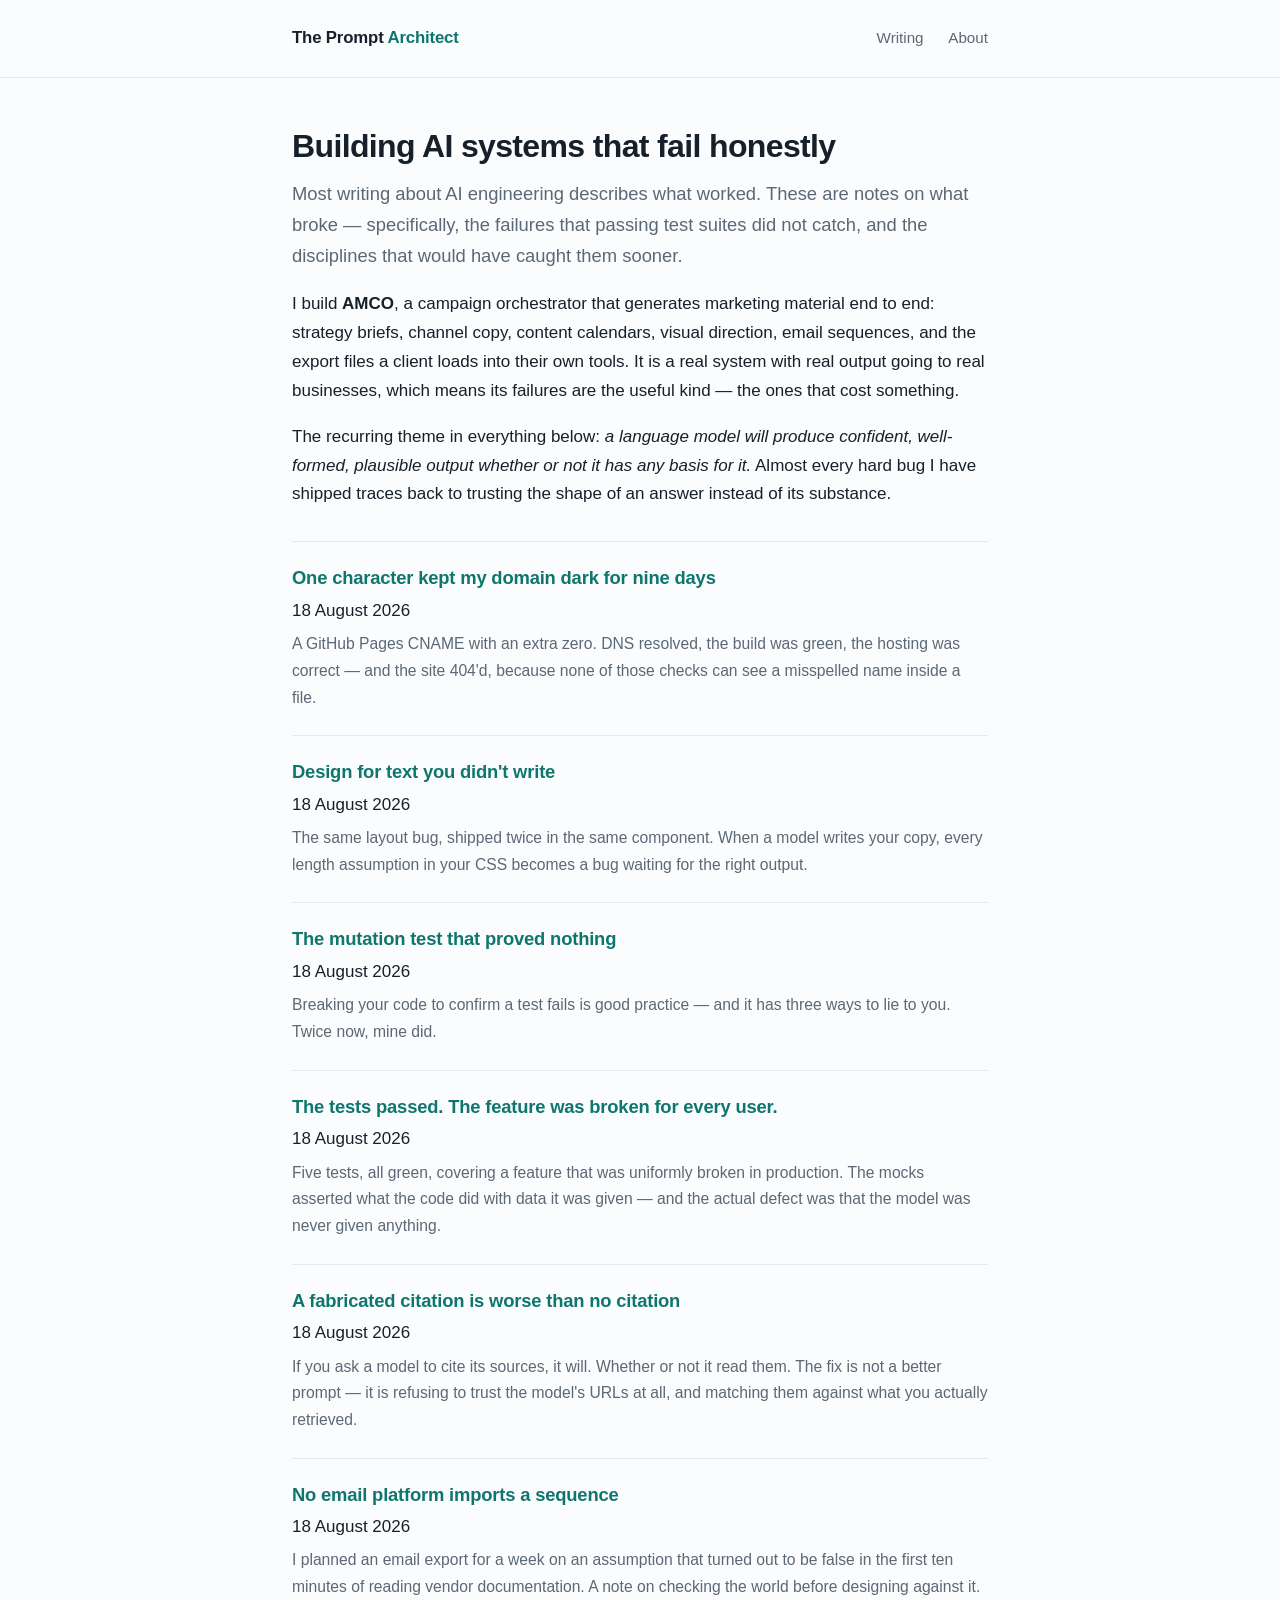
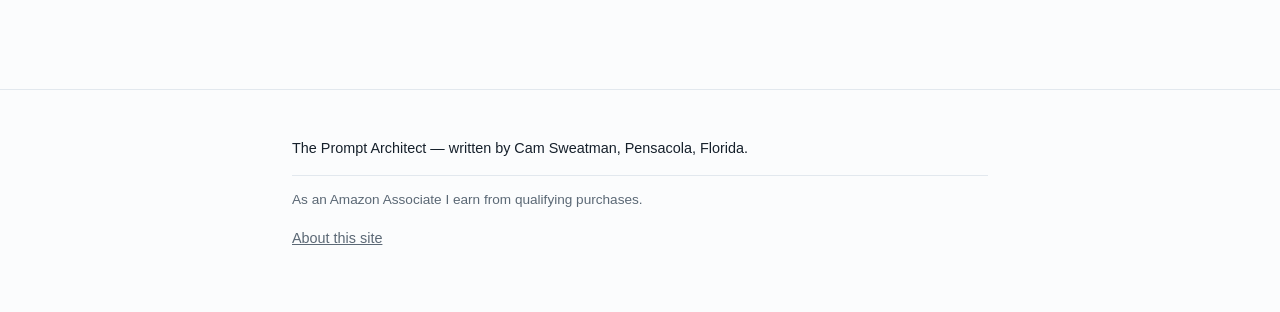
==== index.html @ b88d2aaf "Add the Amazon Associates disclosure to every page The Associates account is live (StoreID amco100-2" ====
<!doctype html>
<html lang="en">
<head>
<meta charset="utf-8">
<meta name="viewport" content="width=device-width, initial-scale=1">
<title>The Prompt Architect — building AI systems that fail honestly</title>
<meta name="description" content="Field notes on building reliable AI systems: evidence discipline, verification that actually catches defects, and what shipping to real users teaches that tests cannot.">
<link rel="stylesheet" href="/style.css">
<link rel="icon" href="data:image/svg+xml,<svg xmlns='http://www.w3.org/2000/svg' viewBox='0 0 16 16'><text y='13' font-size='13'>◆</text></svg>">
</head>
<body>

<header class="site">
  <div class="wrap">
    <a class="brand" href="/">The Prompt <span>Architect</span></a>
    <nav>
      <a href="/">Writing</a>
      <a href="/about.html">About</a>
    </nav>
  </div>
</header>

<main class="wrap">

  <h1>Building AI systems that fail honestly</h1>
  <p class="lede">
    Most writing about AI engineering describes what worked. These are notes on
    what broke — specifically, the failures that passing test suites did not
    catch, and the disciplines that would have caught them sooner.
  </p>

  <p>
    I build <strong>AMCO</strong>, a campaign orchestrator that generates marketing
    material end to end: strategy briefs, channel copy, content calendars, visual
    direction, email sequences, and the export files a client loads into their own
    tools. It is a real system with real output going to real businesses, which
    means its failures are the useful kind — the ones that cost something.
  </p>

  <p>
    The recurring theme in everything below: <em>a language model will produce
    confident, well-formed, plausible output whether or not it has any basis for
    it.</em> Almost every hard bug I have shipped traces back to trusting the
    shape of an answer instead of its substance.
  </p>

  <ul class="posts">
    <li>
      <h2><a href="/writing/one-character-kept-my-domain-dark.html">One character kept my domain dark for nine days</a></h2>
      <time datetime="2026-08-18">18 August 2026</time>
      <p>
        A GitHub Pages CNAME with an extra zero. DNS resolved, the build was
        green, the hosting was correct — and the site 404'd, because none of
        those checks can see a misspelled name inside a file.
      </p>
    </li>
    <li>
      <h2><a href="/writing/design-for-text-you-didnt-write.html">Design for text you didn't write</a></h2>
      <time datetime="2026-08-18">18 August 2026</time>
      <p>
        The same layout bug, shipped twice in the same component. When a model
        writes your copy, every length assumption in your CSS becomes a bug
        waiting for the right output.
      </p>
    </li>
    <li>
      <h2><a href="/writing/the-mutation-test-that-proved-nothing.html">The mutation test that proved nothing</a></h2>
      <time datetime="2026-08-18">18 August 2026</time>
      <p>
        Breaking your code to confirm a test fails is good practice — and it has
        three ways to lie to you. Twice now, mine did.
      </p>
    </li>
    <li>
      <h2><a href="/writing/tests-passed-production-broke.html">The tests passed. The feature was broken for every user.</a></h2>
      <time datetime="2026-08-18">18 August 2026</time>
      <p>
        Five tests, all green, covering a feature that was uniformly broken in
        production. The mocks asserted what the code did with data it was given —
        and the actual defect was that the model was never given anything.
      </p>
    </li>
    <li>
      <h2><a href="/writing/fabricated-citations.html">A fabricated citation is worse than no citation</a></h2>
      <time datetime="2026-08-18">18 August 2026</time>
      <p>
        If you ask a model to cite its sources, it will. Whether or not it read
        them. The fix is not a better prompt — it is refusing to trust the model's
        URLs at all, and matching them against what you actually retrieved.
      </p>
    </li>
    <li>
      <h2><a href="/writing/no-esp-imports-a-sequence.html">No email platform imports a sequence</a></h2>
      <time datetime="2026-08-18">18 August 2026</time>
      <p>
        I planned an email export for a week on an assumption that turned out to
        be false in the first ten minutes of reading vendor documentation. A note
        on checking the world before designing against it.
      </p>
    </li>
  </ul>

</main>

<footer class="site">
  <div class="wrap">
    <p>The Prompt Architect — written by Cam Sweatman, Pensacola, Florida.</p>
    <p class="disclosure">As an Amazon Associate I earn from qualifying purchases.</p>
    <p><a href="/about.html">About this site</a></p>
  </div>
</footer>

</body>
</html>
---- style.css ----
/* The Prompt Architect — one stylesheet, no external requests.
   Self-hosted on purpose: a font CDN is a third party that can slow, track,
   or break the page, and none of this needs one. */

:root {
  --bg: #0e1116;
  --panel: #151a21;
  --line: #232a34;
  --ink: #e6edf3;
  --muted: #9aa7b4;
  --accent: #4dd0c7;
  --accent-dim: #2b8f89;
  --max: 46rem;
}

@media (prefers-color-scheme: light) {
  :root {
    --bg: #fbfcfd;
    --panel: #ffffff;
    --line: #e2e8ee;
    --ink: #16202b;
    --muted: #5b6875;
    --accent: #0f766e;
    --accent-dim: #0d5f59;
  }
}

* { box-sizing: border-box; }

body {
  margin: 0;
  background: var(--bg);
  color: var(--ink);
  font: 17px/1.7 -apple-system, BlinkMacSystemFont, "Segoe UI", Roboto, Helvetica, Arial, sans-serif;
  -webkit-font-smoothing: antialiased;
}

.wrap { max-width: var(--max); margin: 0 auto; padding: 0 1.25rem; }

header.site {
  border-bottom: 1px solid var(--line);
  padding: 1.5rem 0;
  margin-bottom: 3rem;
}
header.site .wrap { display: flex; align-items: baseline; justify-content: space-between; gap: 1rem; flex-wrap: wrap; }
header.site a.brand {
  font-weight: 700; letter-spacing: -0.01em; font-size: 1.05rem;
  color: var(--ink); text-decoration: none;
}
header.site a.brand span { color: var(--accent); }
nav a {
  color: var(--muted); text-decoration: none; margin-left: 1.25rem; font-size: 0.95rem;
}
nav a:hover, nav a:focus { color: var(--accent); }

h1 { font-size: 2rem; line-height: 1.25; letter-spacing: -0.02em; margin: 0 0 0.75rem; }
h2 { font-size: 1.3rem; line-height: 1.35; margin: 2.5rem 0 0.75rem; letter-spacing: -0.01em; }
h3 { font-size: 1.05rem; margin: 2rem 0 0.5rem; }

p, li { color: var(--ink); }
.lede { font-size: 1.15rem; color: var(--muted); margin-top: 0; }

a { color: var(--accent); }
a:hover { color: var(--accent-dim); }

article { padding-bottom: 3rem; }
article time { color: var(--muted); font-size: 0.9rem; }

ul.posts { list-style: none; padding: 0; margin: 2rem 0 0; }
ul.posts li {
  border-top: 1px solid var(--line);
  padding: 1.5rem 0;
}
ul.posts h2 { margin: 0 0 0.35rem; font-size: 1.15rem; }
ul.posts h2 a { text-decoration: none; }
ul.posts h2 a:hover { text-decoration: underline; }
ul.posts p { margin: 0.35rem 0 0; color: var(--muted); font-size: 0.98rem; }

blockquote {
  margin: 1.5rem 0;
  padding: 0.75rem 0 0.75rem 1.25rem;
  border-left: 3px solid var(--accent);
  color: var(--muted);
}

code {
  background: var(--panel);
  border: 1px solid var(--line);
  border-radius: 3px;
  padding: 0.1em 0.35em;
  font-family: ui-monospace, SFMono-Regular, Menlo, Consolas, monospace;
  font-size: 0.9em;
}

pre {
  background: var(--panel);
  border: 1px solid var(--line);
  border-radius: 6px;
  padding: 1rem;
  overflow-x: auto;
}
pre code { background: none; border: 0; padding: 0; font-size: 0.86rem; }

.note {
  background: var(--panel);
  border: 1px solid var(--line);
  border-left: 3px solid var(--accent);
  border-radius: 4px;
  padding: 1rem 1.15rem;
  margin: 1.75rem 0;
}
.note p { margin: 0; }

footer.site {
  border-top: 1px solid var(--line);
  margin-top: 4rem;
  padding: 2rem 0 3rem;
  color: var(--muted);
  font-size: 0.9rem;
}
footer.site a { color: var(--muted); }

table { border-collapse: collapse; width: 100%; margin: 1.5rem 0; font-size: 0.95rem; }
th, td { border: 1px solid var(--line); padding: 0.6rem 0.75rem; text-align: left; vertical-align: top; }
th { background: var(--panel); }

.tablewrap { overflow-x: auto; }
img { max-width: 100%; height: auto; }

/* Amazon Associates disclosure.
   Required by the Associates Program Participation Requirements to identify
   the site as an Associate — a CONDITION of the programme, not a courtesy.
   Styled quietly but NOT hidden: a disclosure that cannot be read does not
   discharge the obligation, and the FTC cares about prominence. */
footer.site .disclosure {
  margin-top: 0.75rem;
  padding-top: 0.75rem;
  border-top: 1px solid var(--line);
  color: var(--muted);
  font-size: 0.85rem;
}
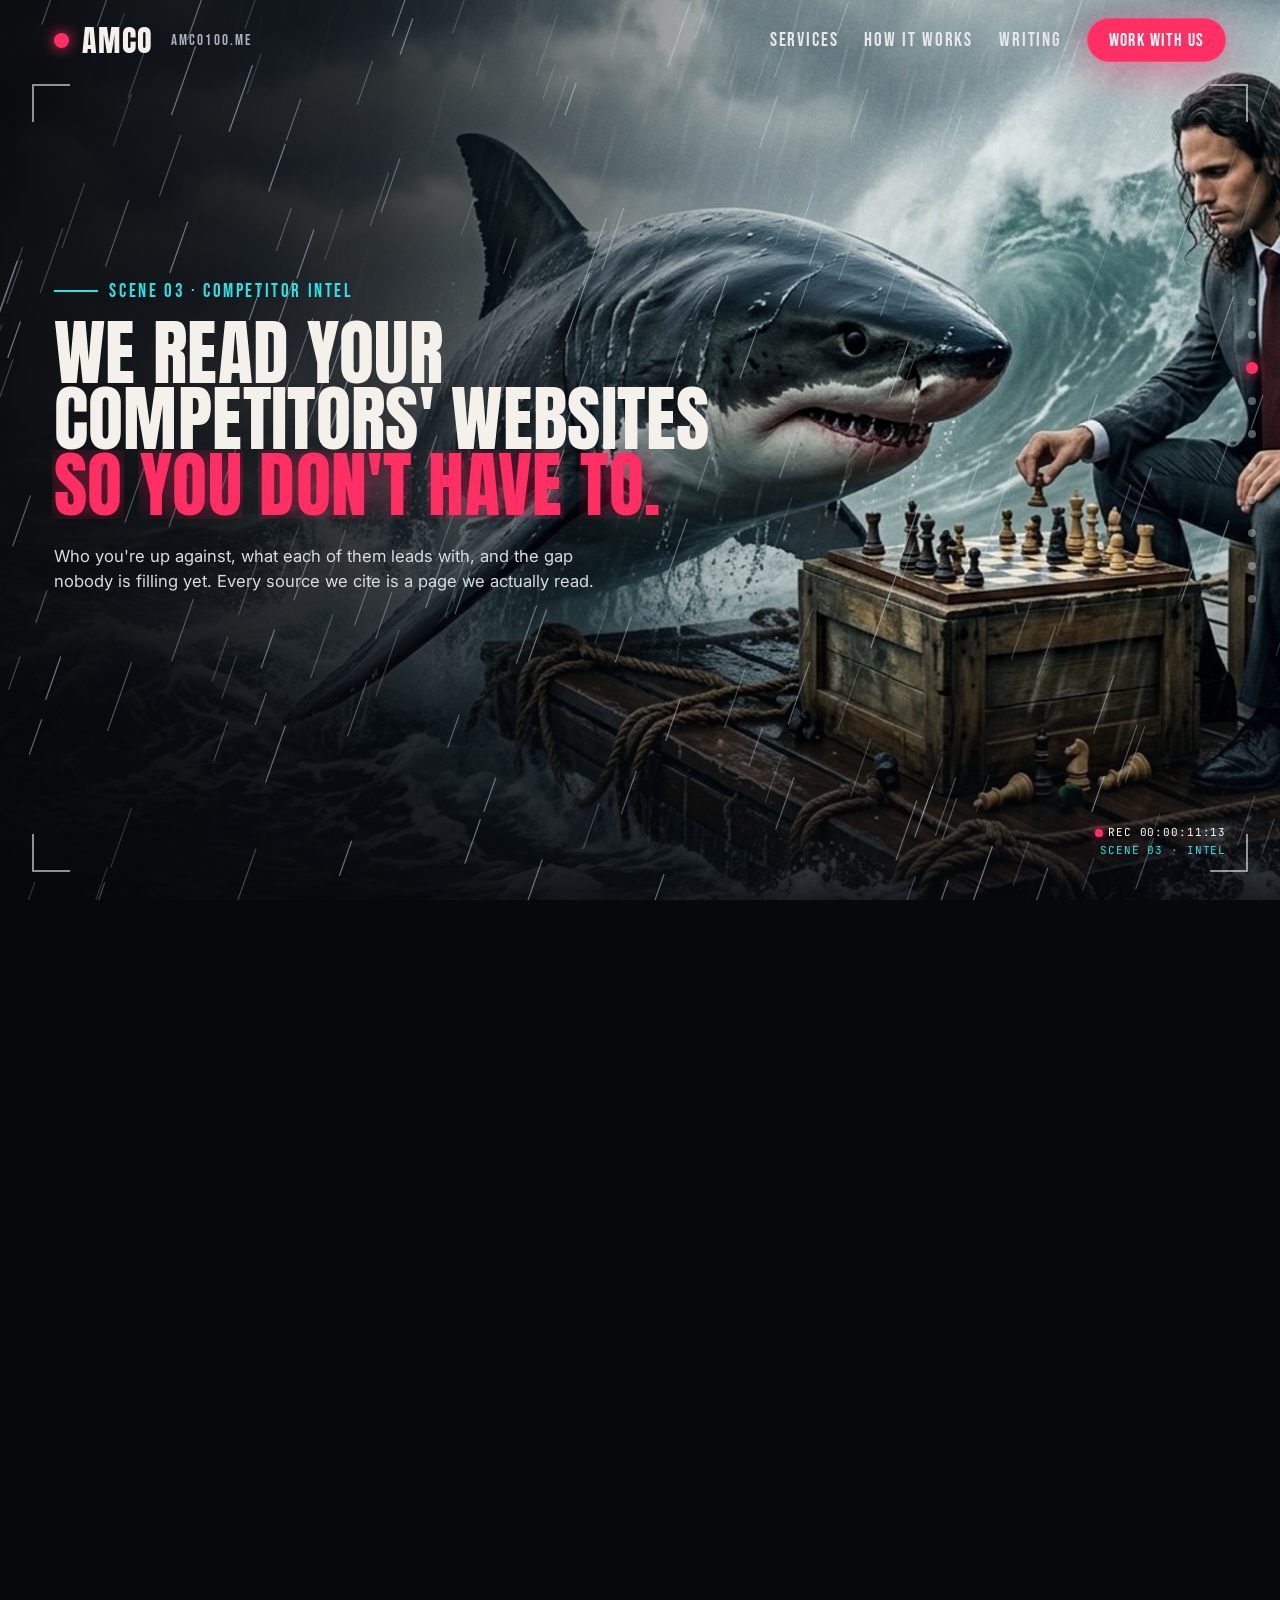
==== commit ea0b40b3: "New AMCO home page; the blog moves to /writing/ Cam approved publishing the motion-film redesign (bu" ====
--- a/index.html
+++ b/index.html
@@ -2,113 +2,759 @@
 <html lang="en">
 <head>
 <meta charset="utf-8">
-<meta name="viewport" content="width=device-width, initial-scale=1">
-<title>The Prompt Architect — building AI systems that fail honestly</title>
-<meta name="description" content="Field notes on building reliable AI systems: evidence discipline, verification that actually catches defects, and what shipping to real users teaches that tests cannot.">
-<link rel="stylesheet" href="/style.css">
-<link rel="icon" href="data:image/svg+xml,<svg xmlns='http://www.w3.org/2000/svg' viewBox='0 0 16 16'><text y='13' font-size='13'>◆</text></svg>">
+<meta name="viewport" content="width=device-width, initial-scale=1, viewport-fit=cover">
+<title>AMCO | Whole marketing campaigns, built for real businesses</title>
+<meta name="description" content="AMCO builds complete marketing campaigns for local businesses: customer research, posts for 11 platforms, ads, emails, images and video, delivered on one link and ready to post.">
+<meta name="theme-color" content="#07080c">
+<link rel="icon" href="data:image/svg+xml,<svg xmlns='http://www.w3.org/2000/svg' viewBox='0 0 16 16'><circle cx='8' cy='8' r='6' fill='%23ff2e63'/></svg>">
+<!-- Motion scene, built with the amco-orchestrator motion kit: ONE paused GSAP
+     timeline on window.__timeline, every time from timing.ts, facts from
+     data.json. render.mjs seeks it to make video; on the website (SITE mode,
+     set by build.mjs) the intro autoplays and scrolling scrubs the rest.
+     Never load anything from the network: fonts and images are local. -->
+<script src="assets/gsap.min.js"></script>
+<script>window.SITE = true; window.TIMING = {"fps":30,"size":[1920,1080],"shutter":0.1,"shutterLen":0.9,"heroIn":0.25,"kickerIn":0.9,"headlineIn":1.15,"wordStagger":0.09,"subIn":1.9,"ctaIn":2.25,"jetsIn":1,"jetsFly":1.5,"jetsStagger":0.14,"hudIn":2.4,"introEnd":3.2,"heroHold":1.4,"chapterLen":4.2,"wipe":0.85,"holdAt":1.6,"burst":0.9,"tail":3,"scrollPerSecond":0.5,"stills":[0.6,3,7.4,11.6,15.8,20,24.2,28.4,32.6,36.8,40,42.2]}; window.DATA = {"brand":"AMCO","site":"amco100.me","contactEmail":"camcampaigns@agentmail.to","contactSubject":"I want a campaign","place":"Pensacola, Florida","platforms":["Facebook","Instagram","Threads","X","YouTube","Reddit","LinkedIn","Pinterest","Etsy","Snapchat","TikTok"],"deliverables":["Customer profiles","Competitor intel","Keywords","Facebook and Instagram ads","Google search ads","Email sequences","Video ad scripts","Short vertical videos","Images","Content calendar","Brand kit","One-link campaign hub"],"chapters":[{"id":"launch","label":"Launch"},{"id":"research","label":"Research"},{"id":"intel","label":"Intel"},{"id":"ads","label":"Ads"},{"id":"brand","label":"Brand"},{"id":"video","label":"Video"},{"id":"delivery","label":"Delivery"},{"id":"reach","label":"Reach"},{"id":"how","label":"How it works"},{"id":"finale","label":"Work with us"}],"jets":[{"go":"research","label":"Research","x":70,"y":11,"w":8,"px":20,"py":12,"pw":24},{"go":"ads","label":"Ads and emails","x":87,"y":14,"w":9.5,"px":80,"py":12,"pw":26},{"go":"delivery","label":"Your campaign hub","x":78,"y":27,"w":8,"px":24,"py":26,"pw":20},{"go":"reach","label":"11 platforms","x":92,"y":34,"w":6.5,"px":80,"py":26,"pw":20},{"go":"how","label":"How it works","x":72,"y":41,"w":7,"px":22,"py":39,"pw":18}]};</script>
+
+<style>
+  @font-face { font-family: "Anton"; src: url("assets/fonts/anton.woff2") format("woff2"); font-display: block; }
+  @font-face { font-family: "Bebas Neue"; src: url("assets/fonts/bebas-neue.woff2") format("woff2"); font-display: block; }
+  @font-face { font-family: "Inter"; src: url("assets/fonts/inter.woff2") format("woff2"); font-weight: 100 900; font-display: swap; }
+  @font-face { font-family: "JetBrains Mono"; src: url("assets/fonts/jetbrains-mono.woff2") format("woff2"); font-weight: 100 800; font-display: swap; }
+
+  :root {
+    --bg: #07080c; --ink: #f4f1ea; --muted: #a9afbd; --dim: #6b7280;
+    --neon: #ff2e63; --cyan: #2de2e6; --ember: #ff7a1a; --gold: #ffc53d;
+    --display: "Anton", "Impact", "Arial Narrow", sans-serif;
+    --hud: "Bebas Neue", "Anton", sans-serif;
+    --body: "Inter", "Helvetica Neue", Arial, sans-serif;
+    --mono: "JetBrains Mono", ui-monospace, monospace;
+    --gutter: clamp(16px, 4.2vw, 80px);
+  }
+  * { box-sizing: border-box; }
+  html, body { margin: 0; background: var(--bg); color: var(--ink); font-family: var(--body); }
+  body { overflow-x: hidden; -webkit-font-smoothing: antialiased; }
+  body.render { width: 100vw; height: 100vh; overflow: hidden; }
+  a { color: inherit; }
+
+  /* The stage is the film frame: fixed, full viewport. The scroller under it
+     only provides scroll distance (SITE mode). */
+  .stage { position: fixed; inset: 0; overflow: hidden; background: var(--bg); }
+  #scroller { position: relative; width: 1px; pointer-events: none; }
+
+  /* Shots: one full-bleed image per chapter. .cam takes mouse parallax, the
+     img takes the timeline's camera moves, so they never fight. */
+  .shot { position: absolute; inset: 0; visibility: hidden; }
+  .shot .cam { position: absolute; inset: -3%; will-change: transform; }
+  .shot img { position: absolute; inset: 0; width: 100%; height: 100%; object-fit: cover; will-change: transform; }
+  .shot::after { content: ""; position: absolute; inset: 0; pointer-events: none;
+    background: linear-gradient(90deg, rgba(7,8,12,.92) 0%, rgba(7,8,12,.72) 30%, rgba(7,8,12,.12) 58%, rgba(7,8,12,0) 75%),
+                linear-gradient(0deg, rgba(7,8,12,.85) 0%, rgba(7,8,12,0) 28%); }
+  #shot-launch img { object-position: 50% 30%; }
+  #shot-research img { object-position: 60% 40%; }
+  #shot-intel img { object-position: 60% 40%; }
+  #shot-ads img { object-position: 55% 40%; }
+  #shot-brand img { object-position: 60% 40%; }
+  #shot-video img { object-position: 62% 40%; }
+  #how-bg .bgimg { object-position: 60% 35%; }
+  #shot-delivery img { object-position: 60% 35%; }
+  /* Reach and How keep their graphic look: the scene sits behind a dark wash. */
+  .bgimg { position: absolute; inset: -3%; width: 106%; height: 106%; object-fit: cover; object-position: 58% 40%; will-change: transform; }
+  .reach-bg::after, .how-bg::after { content: ""; position: absolute; inset: 0; pointer-events: none;
+    background: linear-gradient(90deg, rgba(7,8,12,.9) 0%, rgba(7,8,12,.66) 40%, rgba(7,8,12,.3) 70%, rgba(7,8,12,.45) 100%), linear-gradient(0deg, rgba(7,8,12,.85) 0%, rgba(7,8,12,0) 40%); }
+  .how-bg::after { background: linear-gradient(0deg, rgba(7,8,12,.92) 0%, rgba(7,8,12,.55) 55%, rgba(7,8,12,.25) 100%); }
+  .reach-bg .ticker { z-index: 1; }
+
+  /* Jets: --x/--y are % of the stage, --w is vw; --px/--py/--pw on phones. */
+  .jets { position: absolute; inset: 0; z-index: 4; pointer-events: none; }
+  .jet { position: absolute; left: calc(var(--x) * 1%); top: calc(var(--y) * 1%); width: calc(var(--w) * 1vw); transform: translate(-50%, -50%); pointer-events: auto; text-decoration: none; display: block; visibility: hidden; }
+  .jet .fly, .jet .bob { display: block; position: relative; }
+  .jet img { display: block; width: 100%; filter: drop-shadow(0 8px 10px rgba(0,0,0,.28)); transition: transform .35s cubic-bezier(.3,1.6,.5,1); }
+  .jet .trail { position: absolute; right: 86%; top: 48%; width: 320%; height: 16%; border-radius: 50%; pointer-events: none;
+    background: linear-gradient(90deg, rgba(255,255,255,0), rgba(255,255,255,.55) 60%, rgba(255,255,255,.95)); filter: blur(3px); transform-origin: 100% 50%; transition: transform .35s, filter .35s; }
+  .jet .burn { position: absolute; right: 93%; top: 47%; width: 14%; height: 12%; border-radius: 50%; background: radial-gradient(closest-side, #fff7d6, #ffb347 45%, rgba(255,90,30,0)); opacity: 0; transition: opacity .25s; }
+  .jet .tag { position: absolute; left: 50%; top: 100%; margin-top: 2px; transform: translateX(-50%); white-space: nowrap; font-family: var(--hud); font-size: clamp(12px, .95vw, 18px); letter-spacing: .1em; text-transform: uppercase; padding: .3em .85em; border-radius: 999px; color: #fff; background: rgba(7,8,12,.62); box-shadow: 0 0 0 1px rgba(255,255,255,.35) inset; backdrop-filter: blur(4px); transition: background .25s, box-shadow .25s, transform .25s; }
+  .jet .tag b { font-weight: 400; color: var(--cyan); margin-left: .35em; }
+  .jet:hover img, .jet:focus-visible img { transform: translateY(-8%) rotate(-5deg) scale(1.1); }
+  .jet:hover .trail, .jet:focus-visible .trail { transform: scaleX(1.35); filter: blur(2px) brightness(1.2); }
+  .jet:hover .burn, .jet:focus-visible .burn { opacity: 1; }
+  .jet:hover .tag, .jet:focus-visible .tag { background: var(--neon); box-shadow: 0 0 22px rgba(255,46,99,.75); transform: translateX(-50%) scale(1.06); }
+  .jet:hover .tag b, .jet:focus-visible .tag b { color: #fff; }
+  .jet:focus-visible { outline: none; }
+  .jet:focus-visible .tag { outline: 2px solid var(--cyan); outline-offset: 2px; }
+  #card-launch { width: min(760px, 42vw); }
+  #card-launch h1 { font-size: clamp(50px, 6.2vw, 124px); }
+  canvas#fx { position: absolute; inset: 0; width: 100%; height: 100%; pointer-events: none; }
+  .grain { position: absolute; inset: -50%; pointer-events: none; opacity: .09; mix-blend-mode: overlay;
+    background-image: url("data:image/svg+xml,<svg xmlns='http://www.w3.org/2000/svg' width='220' height='220'><filter id='n'><feTurbulence type='fractalNoise' baseFrequency='.85' numOctaves='2' stitchTiles='stitch'/></filter><rect width='100%' height='100%' filter='url(%23n)'/></svg>"); }
+  .vignette { position: absolute; inset: 0; pointer-events: none; background: radial-gradient(ellipse at 60% 45%, rgba(0,0,0,0) 45%, rgba(0,0,0,.55) 100%); }
+  .streaks { position: absolute; inset: 0; pointer-events: none; opacity: 0; mix-blend-mode: screen;
+    background: repeating-linear-gradient(180deg, rgba(255,255,255,0) 0 22px, rgba(255,255,255,.55) 22px 24px, rgba(255,255,255,0) 24px 61px, rgba(45,226,230,.6) 61px 62px, rgba(255,255,255,0) 62px 97px, rgba(255,46,99,.55) 97px 99px);
+    filter: blur(1px); }
+  .flash { position: absolute; inset: 0; background: #fff; opacity: 0; pointer-events: none; }
+  .shutter { position: absolute; left: 0; right: 0; height: 50.5%; background: #000; z-index: 30; }
+  .shutter.top { top: 0; } .shutter.bot { bottom: 0; }
+
+  /* Copy blocks */
+  .card { position: absolute; left: var(--gutter); top: 0; bottom: 0; width: min(780px, 52vw); display: flex; flex-direction: column; justify-content: center; align-items: flex-start; visibility: hidden; z-index: 5; }
+  /* Cards and the top bar span big areas: only their own links take clicks,
+     so the jets underneath stay clickable. */
+  .card, nav.top { pointer-events: none; }
+  .card a, .card .step, nav.top a { pointer-events: auto; }
+  .kicker { font-family: var(--hud); font-size: clamp(16px, 1.45vw, 28px); letter-spacing: .14em; color: var(--cyan); display: flex; align-items: center; gap: .6em; }
+  .kicker::before { content: ""; width: 2.4em; height: 2px; background: currentColor; }
+  h1, h2 { font-family: var(--display); font-weight: 400; text-transform: uppercase; line-height: .92; margin: .25em 0 .35em; letter-spacing: .005em; }
+  h1 { font-size: clamp(54px, 7.6vw, 150px); }
+  h2 { font-size: clamp(44px, 5.6vw, 112px); }
+  .w { display: inline-block; overflow: hidden; vertical-align: top; padding: .04em .02em 0; margin: -.04em -.02em 0; }
+  .w > span { display: inline-block; }
+  h1 em, h2 em { font-style: normal; color: var(--neon); text-shadow: 0 0 .35em rgba(255,46,99,.45); }
+  .sub { font-size: clamp(16px, 1.3vw, 24px); line-height: 1.5; color: #d9dbe2; max-width: 34em; margin: 0 0 1.6em; }
+  .ctas { display: flex; flex-wrap: wrap; gap: 14px; }
+  .btn { position: relative; display: inline-flex; align-items: center; gap: .6em; padding: .95em 1.5em; border-radius: 999px; font-family: var(--hud); font-size: clamp(18px, 1.35vw, 26px); letter-spacing: .08em; text-decoration: none; cursor: pointer; border: 0; will-change: transform; }
+  .btn.primary { background: var(--neon); color: #fff; box-shadow: 0 0 0 1px rgba(255,255,255,.12) inset, 0 10px 40px rgba(255,46,99,.45); }
+  .btn.primary:hover { box-shadow: 0 0 0 1px rgba(255,255,255,.3) inset, 0 12px 60px rgba(255,46,99,.75); }
+  .btn.ghost { color: var(--ink); background: rgba(255,255,255,.06); box-shadow: 0 0 0 1px rgba(255,255,255,.28) inset; backdrop-filter: blur(6px); }
+  .btn.ghost:hover { background: rgba(255,255,255,.14); }
+  .btn:focus-visible { outline: 3px solid var(--cyan); outline-offset: 3px; }
+  .btn .arr { transition: transform .25s; } .btn:hover .arr { transform: translateX(4px); }
+
+  /* HUD: the camera viewfinder over everything */
+  .hud { position: absolute; inset: 0; pointer-events: none; z-index: 10; }
+  .hud .corner { position: absolute; width: 38px; height: 38px; border: 2px solid rgba(255,255,255,.55); opacity: 0; }
+  .hud .tl { top: 84px; left: calc(var(--gutter) - 22px); border-right: 0; border-bottom: 0; }
+  .hud .tr { top: 84px; right: calc(var(--gutter) - 22px); border-left: 0; border-bottom: 0; }
+  .hud .bl { bottom: 28px; left: calc(var(--gutter) - 22px); border-right: 0; border-top: 0; }
+  .hud .br { bottom: 28px; right: calc(var(--gutter) - 22px); border-left: 0; border-top: 0; }
+  .hud .readout { position: absolute; bottom: 40px; right: var(--gutter); font-family: var(--mono); font-size: clamp(11px, .8vw, 15px); color: rgba(255,255,255,.75); letter-spacing: .08em; text-align: right; opacity: 0; line-height: 1.7; }
+  .rec { color: #fff; } .rec i { display: inline-block; width: .7em; height: .7em; border-radius: 50%; background: var(--neon); margin-right: .5em; vertical-align: -1px; box-shadow: 0 0 10px var(--neon); }
+  .hud .scene-name { color: var(--cyan); }
+
+  /* Top bar */
+  nav.top { position: fixed; top: 0; left: 0; right: 0; z-index: 20; display: flex; align-items: center; justify-content: space-between; padding: 18px var(--gutter); opacity: 0; }
+  .logo { display: flex; align-items: center; gap: .45em; font-family: var(--display); font-size: 30px; letter-spacing: .04em; text-decoration: none; }
+  .logo b { width: .5em; height: .5em; border-radius: 50%; background: var(--neon); box-shadow: 0 0 14px var(--neon); }
+  .logo small { font-family: var(--hud); font-size: 15px; color: var(--muted); letter-spacing: .14em; margin-left: .3em; }
+  .links { display: flex; align-items: center; gap: clamp(14px, 2vw, 34px); font-family: var(--hud); font-size: 19px; letter-spacing: .1em; }
+  .links a { text-decoration: none; color: #e7e8ec; }
+  .links a:hover { color: var(--cyan); }
+  .links .btn { font-size: 18px; padding: .65em 1.2em; }
+
+  /* Chapter rail */
+  .rail { position: fixed; right: calc(var(--gutter) - 30px); top: 50%; transform: translateY(-50%); z-index: 20; display: flex; flex-direction: column; gap: 14px; opacity: 0; }
+  .rail button { all: unset; cursor: pointer; display: flex; align-items: center; justify-content: flex-end; gap: 10px; font-family: var(--hud); letter-spacing: .12em; font-size: 15px; color: rgba(255,255,255,0); transition: color .2s; }
+  .rail button i { width: 8px; height: 8px; border-radius: 50%; background: rgba(255,255,255,.35); transition: all .25s; }
+  .rail button:hover, .rail button:focus-visible { color: rgba(255,255,255,.9); }
+  .rail button.on i { background: var(--neon); box-shadow: 0 0 10px var(--neon); transform: scale(1.5); }
+
+  .hint { position: absolute; left: 50%; bottom: 34px; transform: translateX(-50%); font-family: var(--hud); letter-spacing: .2em; font-size: 16px; color: rgba(255,255,255,.7); z-index: 6; opacity: 0; text-align: center; }
+  .hint span { display: block; width: 2px; height: 34px; margin: 8px auto 0; background: linear-gradient(var(--neon), transparent); }
+
+  /* Reach: platforms wall */
+  #card-reach { width: auto; right: var(--gutter); align-items: stretch; }
+  .count { font-family: var(--display); font-size: clamp(120px, 17vw, 330px); line-height: .8; color: var(--neon); text-shadow: 0 0 40px rgba(255,46,99,.45); float: left; margin: 0 .12em 0 -.04em; }
+  .reach-top { display: flow-root; }
+  .reach-top h2 { margin-top: .1em; }
+  .chips { display: flex; flex-wrap: wrap; gap: 10px; max-width: 1180px; margin-top: 22px; }
+  .chip { font-family: var(--hud); font-size: clamp(17px, 1.45vw, 28px); letter-spacing: .08em; padding: .35em .8em; border-radius: 6px; background: rgba(255,255,255,.07); box-shadow: 0 0 0 1px rgba(255,255,255,.18) inset; }
+  .chip.p { color: #fff; background: rgba(45,226,230,.12); box-shadow: 0 0 0 1px rgba(45,226,230,.55) inset; }
+  .reach-bg { position: absolute; inset: 0; visibility: hidden; background: radial-gradient(ellipse at 20% 30%, rgba(255,46,99,.20), transparent 55%), radial-gradient(ellipse at 85% 80%, rgba(45,226,230,.16), transparent 50%), #07080c; }
+  .ticker { position: absolute; left: 0; white-space: nowrap; font-family: var(--display); text-transform: uppercase; font-size: clamp(60px, 9vw, 180px); color: transparent; -webkit-text-stroke: 1.5px rgba(255,255,255,.10); line-height: 1; }
+
+  /* How it works */
+  #card-how { width: auto; right: var(--gutter); align-items: stretch; }
+  .steps { display: grid; grid-template-columns: repeat(3, 1fr); gap: clamp(12px, 1.6vw, 28px); margin-top: 10px; }
+  .step { position: relative; padding: clamp(18px, 2vw, 34px); border-radius: 14px; background: linear-gradient(160deg, rgba(255,255,255,.09), rgba(255,255,255,.02)); box-shadow: 0 0 0 1px rgba(255,255,255,.14) inset; transform-style: preserve-3d; }
+  .step .n { font-family: var(--display); font-size: clamp(48px, 5vw, 96px); line-height: 1; color: var(--cyan); text-shadow: 0 0 24px rgba(45,226,230,.35); }
+  .step h3 { font-family: var(--hud); font-weight: 400; font-size: clamp(24px, 2.1vw, 40px); letter-spacing: .06em; margin: .3em 0 .3em; }
+  .step p { margin: 0; color: #cfd2da; line-height: 1.5; font-size: clamp(14px, 1.05vw, 19px); }
+  .how-bg { position: absolute; inset: 0; visibility: hidden; background: linear-gradient(180deg, #0a0c14, #07080c); }
+  .how-bg::before { content: ""; position: absolute; inset: 0; background-image: linear-gradient(rgba(45,226,230,.07) 1px, transparent 1px), linear-gradient(90deg, rgba(45,226,230,.07) 1px, transparent 1px); background-size: 64px 64px; mask-image: radial-gradient(ellipse at 50% 60%, #000 30%, transparent 75%); }
+
+  /* Finale */
+  .finale-bg { position: absolute; inset: 0; visibility: hidden; background: radial-gradient(ellipse at 70% 60%, #3a1206 0%, #12070a 45%, #07080c 80%); }
+  .city { position: absolute; left: 0; right: 0; bottom: 0; height: 42%; }
+  #card-finale { width: min(980px, 64vw); }
+  #card-finale h2 { font-size: clamp(54px, 7vw, 140px); }
+  .mailline { margin: 1.1em 0 0; font-family: var(--mono); font-size: clamp(12px, .9vw, 16px); color: var(--muted); }
+  .mailline span { color: var(--ink); user-select: all; }
+  .foot { position: absolute; left: calc(var(--gutter) - 12px); bottom: 16px; display: flex; flex-direction: column; gap: 4px; padding: 8px 12px; border-radius: 8px; background: rgba(7,8,12,.82); backdrop-filter: blur(4px); font-size: 13px; color: var(--dim); z-index: 6; visibility: hidden; }
+  .foot a { color: var(--muted); }
+
+  /* Phones and portrait: copy sits at the bottom over a taller scrim. */
+  @media (max-aspect-ratio: 1/1), (max-width: 760px) {
+    .shot::after { background: linear-gradient(0deg, rgba(7,8,12,.97) 0%, rgba(7,8,12,.86) 40%, rgba(7,8,12,.15) 66%, rgba(7,8,12,0) 80%); }
+    #shot-launch img { object-position: 47% 20%; }
+    #shot-research img { object-position: 80% 30%; }
+    #shot-intel img { object-position: 88% 30%; }
+    #shot-brand img { object-position: 62% 40%; }
+    #shot-video img { object-position: 64% 40%; }
+    #how-bg .bgimg { object-position: 72% 30%; }
+    #shot-ads img { object-position: 60% 30%; }
+    #shot-delivery img { object-position: 68% 20%; }
+    .bgimg { object-position: 62% 30%; }
+    .card, #card-finale { width: auto; right: var(--gutter); justify-content: flex-end; padding-bottom: max(92px, 9vh); }
+    #card-reach, #card-how { justify-content: center; padding: 70px 0 40px; }
+    .steps { grid-template-columns: 1fr; }
+    .step { padding: 14px 18px; display: grid; grid-template-columns: auto 1fr; column-gap: 16px; align-items: center; }
+    .step .n { grid-row: span 2; }
+    .step h3 { margin: 0; }
+    .links a:not(.btn) { display: none; }
+    .rail { right: 6px; gap: 10px; }
+    .rail button span { display: none; }
+    .hud .readout { bottom: auto; top: 70px; }
+    .hud .corner { display: none; }
+    .hint { display: none; }
+    .foot { bottom: 10px; font-size: 11px; }
+    .count { font-size: clamp(110px, 32vw, 200px); }
+  }
+  @media (max-aspect-ratio: 1/1), (max-width: 760px) {
+    .jet { left: calc(var(--px) * 1%); top: calc(var(--py) * 1%); width: calc(var(--pw) * 1vw); }
+    .jet .tag { font-size: 11px; padding: .25em .6em; }
+    #card-launch { width: auto; }
+  }
+  @media (max-width: 760px) { .logo small { display: none; } }
+</style>
 </head>
 <body>
-
-<header class="site">
-  <div class="wrap">
-    <a class="brand" href="/">The Prompt <span>Architect</span></a>
-    <nav>
-      <a href="/">Writing</a>
-      <a href="/about.html">About</a>
-    </nav>
-  </div>
-</header>
-
-<main class="wrap">
-
-  <h1>Building AI systems that fail honestly</h1>
-  <p class="lede">
-    Most writing about AI engineering describes what worked. These are notes on
-    what broke — specifically, the failures that passing test suites did not
-    catch, and the disciplines that would have caught them sooner.
-  </p>
-
-  <p>
-    I build <strong>AMCO</strong>, a campaign orchestrator that generates marketing
-    material end to end: strategy briefs, channel copy, content calendars, visual
-    direction, email sequences, and the export files a client loads into their own
-    tools. It is a real system with real output going to real businesses, which
-    means its failures are the useful kind — the ones that cost something.
-  </p>
-
-  <p>
-    The recurring theme in everything below: <em>a language model will produce
-    confident, well-formed, plausible output whether or not it has any basis for
-    it.</em> Almost every hard bug I have shipped traces back to trusting the
-    shape of an answer instead of its substance.
-  </p>
-
-  <ul class="posts">
-    <li>
-      <h2><a href="/writing/one-character-kept-my-domain-dark.html">One character kept my domain dark for nine days</a></h2>
-      <time datetime="2026-08-18">18 August 2026</time>
-      <p>
-        A GitHub Pages CNAME with an extra zero. DNS resolved, the build was
-        green, the hosting was correct — and the site 404'd, because none of
-        those checks can see a misspelled name inside a file.
-      </p>
-    </li>
-    <li>
-      <h2><a href="/writing/design-for-text-you-didnt-write.html">Design for text you didn't write</a></h2>
-      <time datetime="2026-08-18">18 August 2026</time>
-      <p>
-        The same layout bug, shipped twice in the same component. When a model
-        writes your copy, every length assumption in your CSS becomes a bug
-        waiting for the right output.
-      </p>
-    </li>
-    <li>
-      <h2><a href="/writing/the-mutation-test-that-proved-nothing.html">The mutation test that proved nothing</a></h2>
-      <time datetime="2026-08-18">18 August 2026</time>
-      <p>
-        Breaking your code to confirm a test fails is good practice — and it has
-        three ways to lie to you. Twice now, mine did.
-      </p>
-    </li>
-    <li>
-      <h2><a href="/writing/tests-passed-production-broke.html">The tests passed. The feature was broken for every user.</a></h2>
-      <time datetime="2026-08-18">18 August 2026</time>
-      <p>
-        Five tests, all green, covering a feature that was uniformly broken in
-        production. The mocks asserted what the code did with data it was given —
-        and the actual defect was that the model was never given anything.
-      </p>
-    </li>
-    <li>
-      <h2><a href="/writing/fabricated-citations.html">A fabricated citation is worse than no citation</a></h2>
-      <time datetime="2026-08-18">18 August 2026</time>
-      <p>
-        If you ask a model to cite its sources, it will. Whether or not it read
-        them. The fix is not a better prompt — it is refusing to trust the model's
-        URLs at all, and matching them against what you actually retrieved.
-      </p>
-    </li>
-    <li>
-      <h2><a href="/writing/no-esp-imports-a-sequence.html">No email platform imports a sequence</a></h2>
-      <time datetime="2026-08-18">18 August 2026</time>
-      <p>
-        I planned an email export for a week on an assumption that turned out to
-        be false in the first ten minutes of reading vendor documentation. A note
-        on checking the world before designing against it.
-      </p>
-    </li>
-  </ul>
-
-</main>
-
-<footer class="site">
-  <div class="wrap">
-    <p>The Prompt Architect — written by Cam Sweatman, Pensacola, Florida.</p>
-    <p class="disclosure">As an Amazon Associate I earn from qualifying purchases.</p>
-    <p><a href="/about.html">About this site</a></p>
-  </div>
-</footer>
-
+<nav class="top" id="nav" aria-label="Main">
+  <a class="logo" href="/"><b></b>AMCO<small>amco100.me</small></a>
+  <div class="links">
+    <a href="#research" data-go="research">Services</a>
+    <a href="#how" data-go="how">How it works</a>
+    <a href="/writing/">Writing</a>
+    <a class="btn primary mag" data-email href="#finale">Work With Us</a>
+  </div>
+</nav>
+
+<div class="stage" id="stage">
+  <section class="shot" id="shot-launch" aria-label="Launch"><div class="cam"><img src="assets/img/jet-hero.jpg" alt="A man in a suit stands on top of a flying jet high above a white-sand beach, typing on a laptop at a steel desk bolted to the jet, coffee in hand."></div></section>
+  <section class="shot" id="shot-research" aria-label="Research"><div class="cam"><img src="assets/img/ocean.jpg" alt="At the bottom of the ocean, a man in a suit and a glass diving helmet runs a focus group, taking notes while a giant squid, anglerfish and a sea turtle sit on a sunken couch."></div></section>
+  <section class="shot" id="shot-intel" aria-label="Competitor intel"><div class="cam"><img src="assets/img/shark.jpg" alt="In a hurricane at sea, he sits on a tiny raft playing chess against a great white shark."></div></section>
+  <section class="shot" id="shot-ads" aria-label="Ads"><div class="cam"><img src="assets/img/everest.jpg" alt="At a glass desk on the snowy summit of Everest, he arm-wrestles a grizzly bear and signs a contract with his other hand while a climber holds an umbrella over the paperwork."></div></section>
+  <section class="shot" id="shot-brand" aria-label="Brand kit"><div class="cam"><img src="assets/img/balloon.jpg" alt="Hanging one-handed from a hot-air balloon above the clouds, he repaints a giant billboard with a paint roller while flamingos in sunglasses fly past."></div></section>
+  <section class="shot" id="shot-video" aria-label="Video"><div class="cam"><img src="assets/img/volcano.jpg" alt="In the crater of an erupting volcano, he sits in a director's chair sipping iced coffee while a film crew in fire suits rolls cameras."></div></section>
+  <section class="shot" id="shot-delivery" aria-label="Delivery"><div class="cam"><img src="assets/img/moon.jpg" alt="On the Moon, he jetpacks off with a glowing pizza box for Earth while astronauts wave and a rover pulls a wheelie."></div></section>
+  <!-- The formation: each jet is a link to one chapter of the film. -->
+  <nav class="jets" id="jets" aria-label="Services"></nav>
+  <div class="reach-bg" id="reach-bg">
+    <img class="bgimg" src="assets/img/trex.jpg" alt="He rides a galloping T. rex down a city street, eleven glowing phones strapped to it, posting from a twelfth while the crowd films.">
+    <div class="ticker" id="tick1" style="top:8%"></div>
+    <div class="ticker" id="tick2" style="top:auto;bottom:6%"></div>
+  </div>
+  <div class="how-bg" id="how-bg"><img class="bgimg" src="assets/img/train.jpg" alt="He walks along the roof of a speeding train through the mountains at dusk, reading a tablet, tie flying behind him."></div>
+  <div class="finale-bg" id="finale-bg"><svg class="city" id="city" viewBox="0 0 1600 400" preserveAspectRatio="xMidYMax slice" aria-hidden="true"></svg></div>
+
+  <canvas id="fx"></canvas>
+  <div class="streaks" id="streaks"></div>
+
+  <!-- Copy. Every claim here is something AMCO really does today. -->
+  <div class="card" id="card-launch">
+    <div class="kicker">Marketing campaigns, made by AMCO</div>
+    <h1 class="split">It's a normal Tuesday. <em>Your campaign is done.</em></h1>
+    <p class="sub">We research your customers, read your competitors, then write and design everything: posts for 11 platforms, ads, emails, images and video. You get one link with all of it, ready to post.</p>
+    <div class="ctas">
+      <a class="btn primary mag" data-email href="#finale">Work With Us <span class="arr">&rarr;</span></a>
+      <a class="btn ghost mag" href="#research" data-go="research">Roll the film</a>
+    </div>
+  </div>
+  <div class="card" id="card-research">
+    <div class="kicker">Scene 02 &middot; Research</div>
+    <h2 class="split">First, we find out <em>who actually buys from you.</em></h2>
+    <p class="sub">Customer profiles built from your website and your market: what your buyers want, what makes them hesitate, and what finally gets a yes. Plus the exact words they search before they find you.</p>
+  </div>
+  <div class="card" id="card-intel">
+    <div class="kicker">Scene 03 &middot; Competitor intel</div>
+    <h2 class="split">We read your competitors' websites <em>so you don't have to.</em></h2>
+    <p class="sub">Who you're up against, what each of them leads with, and the gap nobody is filling yet. Every source we cite is a page we actually read.</p>
+  </div>
+  <div class="card" id="card-ads">
+    <div class="kicker">Scene 04 &middot; Ads that close</div>
+    <h2 class="split">No more staring at <em>an empty ad box.</em></h2>
+    <p class="sub">Facebook, Instagram and Google ads written around the reason people pick you, plus email sequences ready to load into your email tool.</p>
+  </div>
+  <div class="card" id="card-brand">
+    <div class="kicker">Scene 05 &middot; Brand kit</div>
+    <h2 class="split">Every post looks like <em>the same business made it.</em></h2>
+    <p class="sub">Your logo, colors and fonts on every image, video and page, so someone who scrolls past three of your posts knows all three were you.</p>
+  </div>
+  <div class="card" id="card-video">
+    <div class="kicker">Scene 06 &middot; Video</div>
+    <h2 class="split">And yes, <em>video.</em></h2>
+    <p class="sub">Vertical videos for Reels, TikTok and Shorts, plus video ad scripts with a voiceover track, all built from the same research as everything else.</p>
+  </div>
+  <div class="card" id="card-delivery">
+    <div class="kicker">Scene 07 &middot; Delivery</div>
+    <h2 class="split">One link. <em>All of it.</em></h2>
+    <p class="sub">Posts, ads, emails, images and a posting calendar on one page dressed in your brand. Open it on your phone, copy a post, post it.</p>
+  </div>
+  <div class="card" id="card-reach">
+    <div class="kicker">Scene 08 &middot; Reach</div>
+    <div class="reach-top"><div class="count" id="count">0</div><h2 class="split">Platforms. Written for each one, <em>not pasted into all of them.</em></h2></div>
+    <div class="chips" id="chips"></div>
+  </div>
+  <div class="card" id="card-how">
+    <div class="kicker">Scene 09 &middot; How it works</div>
+    <h2 class="split">Three steps. <em>You do the first one.</em></h2>
+    <div class="steps">
+      <div class="step"><div class="n">01</div><h3>Send your website</h3><p>Or just tell us about the business. Two minutes, tops.</p></div>
+      <div class="step"><div class="n">02</div><h3>We build the campaign</h3><p>Research, strategy, posts, ads, emails, images and video. A real person checks every claim before you see it.</p></div>
+      <div class="step"><div class="n">03</div><h3>You get one link</h3><p>Everything in one place, ready to post. Want another one next month? Say so.</p></div>
+    </div>
+  </div>
+  <div class="card" id="card-finale">
+    <div class="kicker">Scene 10 &middot; Work with us</div>
+    <h2 class="split">We'll take it <em>from here.</em></h2>
+    <p class="sub">Tell us about your business, and we'll show you what a whole campaign for it looks like.</p>
+    <div class="ctas">
+      <a class="btn primary mag" data-email href="#finale">Work With Us <span class="arr">&rarr;</span></a>
+      <a class="btn ghost mag" href="#launch" data-go="launch">Watch it again</a>
+    </div>
+    <p class="mailline">Or write to <span data-email-text></span></p>
+  </div>
+  <div class="foot" id="foot">
+    <span>AMCO, made by Cam Sweatman in <span data-place></span>.</span>
+    <span><a href="/writing/">Writing</a> &middot; As an Amazon Associate I earn from qualifying purchases.</span>
+  </div>
+
+  <div class="hint" id="hint">Click a jet, or scroll to roll the film<span></span></div>
+  <div class="hud" aria-hidden="true">
+    <div class="corner tl"></div><div class="corner tr"></div><div class="corner bl"></div><div class="corner br"></div>
+    <div class="readout" id="readout"><div class="rec"><i></i>REC <span id="tc">00:00:00:00</span></div><div class="scene-name" id="scene-name">SCENE 01 &middot; LAUNCH</div></div>
+  </div>
+  <div class="flash" id="flash"></div>
+  <div class="shutter top" id="sh-top"></div><div class="shutter bot" id="sh-bot"></div>
+</div>
+<nav class="rail" id="rail" aria-label="Chapters"></nav>
+<div id="scroller"></div>
+
+<script>
+(() => {
+  const T = window.TIMING, D = window.DATA, SITE = !!window.SITE;
+  const $ = (s) => document.querySelector(s);
+  if (!SITE) document.body.classList.add("render");
+
+  // ---- Facts from data.json into the page ----
+  const mail = `mailto:${D.contactEmail}?subject=${encodeURIComponent(D.contactSubject)}`;
+  document.querySelectorAll("[data-email]").forEach((a) => a.setAttribute("href", mail));
+  document.querySelectorAll("[data-place]").forEach((s) => (s.textContent = D.place));
+  document.querySelectorAll("[data-email-text]").forEach((s) => (s.textContent = D.contactEmail));
+  $("#chips").innerHTML = D.platforms.map((p) => `<span class="chip p">${p}</span>`).join("") +
+    D.deliverables.map((p) => `<span class="chip">${p}</span>`).join("");
+  const tickText = (arr) => (arr.join(" • ") + " • ").repeat(3);
+  $("#tick1").textContent = tickText(D.platforms);
+  $("#tick2").textContent = tickText(D.deliverables);
+
+  $("#jets").innerHTML = D.jets.map((j) =>
+    `<a class="jet" href="#${j.go}" data-go="${j.go}" aria-label="Fly to ${j.label}" style="--x:${j.x};--y:${j.y};--w:${j.w};--px:${j.px};--py:${j.py};--pw:${j.pw}">` +
+    `<span class="fly"><span class="bob"><span class="trail"></span><span class="burn"></span><img src="assets/img/jet.png" alt=""><span class="tag">${j.label}<b>&rarr;</b></span></span></span></a>`).join("");
+
+  // Skyline for the finale: deterministic, drawn once.
+  (() => {
+    let s = 7, out = "", x = 0;
+    const r = () => ((s = (s * 9301 + 49297) % 233280) / 233280);
+    while (x < 1600) {
+      const w = 50 + r() * 90, h = 90 + r() * 240, y = 400 - h;
+      out += `<rect x="${x.toFixed(0)}" y="${y.toFixed(0)}" width="${w.toFixed(0)}" height="${h.toFixed(0)}" fill="#0b0608"/>`;
+      for (let wy = y + 14; wy < 390; wy += 22) for (let wx = x + 10; wx < x + w - 12; wx += 18)
+        if (r() > 0.62) out += `<rect class="win" x="${wx.toFixed(0)}" y="${wy.toFixed(0)}" width="8" height="10" fill="#ff9a3d" opacity="${(0.25 + r() * 0.6).toFixed(2)}"/>`;
+      x += w + 4;
+    }
+    // The tower that blows up stands where drawBoom() puts the blast (72% across).
+    out += `<rect x="1100" y="80" width="120" height="320" fill="#120709"/><rect x="1140" y="40" width="40" height="44" fill="#120709"/>`;
+    for (let wy = 100; wy < 390; wy += 24) for (let wx = 1112; wx < 1210; wx += 20) out += `<rect x="${wx}" y="${wy}" width="10" height="12" fill="#ffb347" opacity="${wy < 180 ? 0.9 : 0.35}"/>`;
+    $("#city").innerHTML = out;
+  })();
+
+  // Split headlines into masked words.
+  document.querySelectorAll(".split").forEach((h) => {
+    const walk = (node) => [...node.childNodes].forEach((n) => {
+      if (n.nodeType === 3) {
+        const frag = document.createDocumentFragment();
+        n.textContent.split(/(\s+)/).forEach((part) => {
+          if (!part) return;
+          if (/^\s+$/.test(part)) return frag.appendChild(document.createTextNode(" "));
+          const w = document.createElement("span"); w.className = "w";
+          const i = document.createElement("span"); i.textContent = part; w.appendChild(i); frag.appendChild(w);
+        });
+        n.replaceWith(frag);
+      } else walk(n);
+    });
+    walk(h);
+  });
+
+  // ---- Chapter clock ----
+  const ids = D.chapters.map((c) => c.id);
+  const start = {};
+  ids.forEach((id, i) => (start[id] = i === 0 ? 0 : T.introEnd + T.heroHold + (i - 1) * T.chapterLen));
+  const hold = (id) => (id === "launch" ? T.introEnd : id === "finale" ? start[id] + T.burst + T.holdAt : start[id] + T.holdAt);
+  const END = start.finale + T.holdAt + T.tail;
+
+  // Particle layers: their strength is tweened on the timeline, their motion
+  // is a pure function of time (drawn in frame()).
+  const fx = { sparks: 0, bubbles: 0, rain: 0, snow: 0, stars: 0, embers: 0, boom: 0, count: 0 };
+
+  const tl = gsap.timeline({ paused: true, defaults: { ease: "power3.out" } });
+  const wordsOf = (sel) => document.querySelectorAll(`${sel} .w > span`);
+  const cardIn = (sel, at) => {
+    tl.set(sel, { autoAlpha: 1 }, at);
+    tl.fromTo(`${sel} .kicker`, { autoAlpha: 0, x: -40 }, { autoAlpha: 1, x: 0, duration: 0.5 }, at);
+    tl.fromTo(wordsOf(sel), { yPercent: 115, rotate: 4 }, { yPercent: 0, rotate: 0, duration: 0.6, stagger: T.wordStagger * 0.7, ease: "back.out(1.4)" }, at + 0.12);
+    tl.fromTo(`${sel} .sub, ${sel} .ctas, ${sel} .mailline, ${sel} .steps, ${sel} .chips`, { autoAlpha: 0, y: 30 }, { autoAlpha: 1, y: 0, duration: 0.55, stagger: 0.1 }, at + 0.45);
+  };
+  const cardOut = (sel, at) => {
+    tl.to(sel, { autoAlpha: 0, x: -60, duration: 0.35, ease: "power2.in" }, at);
+    tl.set(sel, { x: 0 }, at + 0.36);
+  };
+  // Whip-pan: old shot tears left with streaks, new shot rips in from the right.
+  const whip = (outSel, inSel, at) => {
+    tl.to("#streaks", { opacity: 0.85, duration: T.wipe * 0.35, ease: "power2.in" }, at);
+    tl.fromTo("#streaks", { backgroundPositionY: "0px" }, { backgroundPositionY: "-420px", duration: T.wipe, ease: "none" }, at);
+    tl.to("#streaks", { opacity: 0, duration: T.wipe * 0.5, ease: "power2.out" }, at + T.wipe * 0.5);
+    if (outSel) {
+      tl.to(`${outSel}`, { xPercent: -45, skewX: 8, duration: T.wipe * 0.6, ease: "power3.in" }, at);
+      tl.set(outSel, { autoAlpha: 0, xPercent: 0, skewX: 0 }, at + T.wipe * 0.6);
+    }
+    tl.set(inSel, { autoAlpha: 1 }, at + T.wipe * 0.45);
+    tl.fromTo(inSel, { xPercent: 45, skewX: -8 }, { xPercent: 0, skewX: 0, duration: T.wipe * 0.6, ease: "power3.out" }, at + T.wipe * 0.45);
+    tl.fromTo("#flash", { opacity: 0.0 }, { opacity: 0.18, duration: 0.08, yoyo: true, repeat: 1, ease: "none" }, at + T.wipe * 0.42);
+  };
+  // Slow camera push on a shot's image for its whole stay.
+  const push = (sel, from, to, at, len) => tl.fromTo(`${sel} img`, from, { ...to, duration: len, ease: "none" }, at);
+
+  // ---- Intro (autoplays on the site) ----
+  tl.set(".shot, .card, .reach-bg, .how-bg, .finale-bg, .foot", { autoAlpha: 0 }, 0);
+  tl.fromTo("#sh-top", { yPercent: 0 }, { yPercent: -101, duration: T.shutterLen, ease: "expo.inOut" }, T.shutter);
+  tl.fromTo("#sh-bot", { yPercent: 0 }, { yPercent: 101, duration: T.shutterLen, ease: "expo.inOut" }, T.shutter);
+  tl.set("#shot-launch", { autoAlpha: 1 }, 0);
+  tl.fromTo("#shot-launch img", { scale: 1.3, filter: "brightness(2.2) saturate(0.4)" }, { scale: 1.0, filter: "brightness(1) saturate(1)", duration: 1.1, ease: "expo.out" }, T.heroIn);
+  tl.fromTo(fx, { sparks: 0 }, { sparks: 1, duration: 0.8 }, T.heroIn + 0.3);
+  tl.set("#card-launch", { autoAlpha: 1 }, T.kickerIn);
+  tl.fromTo("#card-launch .kicker", { autoAlpha: 0, x: -40 }, { autoAlpha: 1, x: 0, duration: 0.5 }, T.kickerIn);
+  tl.fromTo(wordsOf("#card-launch"), { yPercent: 120, rotate: 6 }, { yPercent: 0, rotate: 0, duration: 0.55, stagger: T.wordStagger, ease: "back.out(1.7)" }, T.headlineIn);
+  tl.fromTo("#card-launch .sub", { autoAlpha: 0, y: 26 }, { autoAlpha: 1, y: 0, duration: 0.6 }, T.subIn);
+  tl.fromTo("#card-launch .ctas", { autoAlpha: 0, y: 26 }, { autoAlpha: 1, y: 0, duration: 0.6 }, T.ctaIn);
+  tl.fromTo("#nav, #rail, .hud .readout", { autoAlpha: 0 }, { autoAlpha: 1, duration: 0.6 }, T.hudIn);
+  tl.fromTo(".hud .corner", { autoAlpha: 0, scale: 1.6 }, { autoAlpha: 1, scale: 1, duration: 0.5, stagger: 0.06 }, T.hudIn);
+  tl.set(".jet", { autoAlpha: 1 }, T.jetsIn);
+  tl.fromTo(".jet .fly", { x: () => -innerWidth * 1.2, y: 40 }, { x: 0, y: 0, duration: T.jetsFly, stagger: T.jetsStagger, ease: "power3.out" }, T.jetsIn);
+  tl.fromTo(".jet .tag", { autoAlpha: 0, y: -6 }, { autoAlpha: 1, y: 0, duration: 0.4, stagger: T.jetsStagger }, T.jetsIn + T.jetsFly * 0.7);
+  tl.fromTo("#hint", { autoAlpha: 0, y: 10 }, { autoAlpha: 1, y: 0, duration: 0.5 }, T.introEnd - 0.4);
+  tl.addLabel("introEnd", T.introEnd);
+
+  // ---- Scroll chapters ----
+  // Launch: the train keeps moving while the hero holds.
+  push("#shot-launch", { scale: 1.0, xPercent: 0 }, { scale: 1.06, xPercent: 1.5 }, T.introEnd, start.research - T.introEnd + T.wipe);
+  tl.to("#hint", { autoAlpha: 0, duration: 0.3 }, T.introEnd + 0.25);
+
+  cardOut("#card-launch", start.research);
+  tl.to(".jet .fly", { x: () => innerWidth * 1.1, y: -60, duration: 0.6, stagger: 0.05, ease: "power2.in" }, start.research - 0.2);
+  tl.set(".jet", { autoAlpha: 0 }, start.research + 0.7);
+  tl.to(fx, { sparks: 0, duration: 0.4 }, start.research);
+  whip("#shot-launch", "#shot-research", start.research);
+  push("#shot-research", { scale: 1.22, yPercent: 3 }, { scale: 1.04, yPercent: 0 }, start.research + T.wipe * 0.45, T.chapterLen);
+  tl.to(fx, { bubbles: 1, duration: 0.8 }, start.research + 0.5);
+  cardIn("#card-research", start.research + T.wipe * 0.8);
+
+  // Intel: chess with a shark, in the rain.
+  cardOut("#card-research", start.intel);
+  tl.to(fx, { bubbles: 0, duration: 0.4 }, start.intel);
+  whip("#shot-research", "#shot-intel", start.intel);
+  push("#shot-intel", { scale: 1.2, xPercent: -3 }, { scale: 1.04, xPercent: 0 }, start.intel + T.wipe * 0.45, T.chapterLen);
+  tl.to(fx, { rain: 1, duration: 0.8 }, start.intel + 0.4);
+  cardIn("#card-intel", start.intel + T.wipe * 0.8);
+
+  cardOut("#card-intel", start.ads);
+  tl.to(fx, { rain: 0, duration: 0.4 }, start.ads);
+  whip("#shot-intel", "#shot-ads", start.ads);
+  push("#shot-ads", { scale: 1.2, xPercent: 3 }, { scale: 1.04, xPercent: 0 }, start.ads + T.wipe * 0.45, T.chapterLen);
+  tl.to(fx, { snow: 1, duration: 0.8 }, start.ads + 0.4);
+  cardIn("#card-ads", start.ads + T.wipe * 0.8);
+
+  // Brand: the billboard in the clouds.
+  cardOut("#card-ads", start.brand);
+  tl.to(fx, { snow: 0, duration: 0.4 }, start.brand);
+  whip("#shot-ads", "#shot-brand", start.brand);
+  push("#shot-brand", { scale: 1.22, yPercent: -3 }, { scale: 1.04, yPercent: 0 }, start.brand + T.wipe * 0.45, T.chapterLen);
+  cardIn("#card-brand", start.brand + T.wipe * 0.8);
+
+  // Video: directing in a volcano, embers drifting.
+  cardOut("#card-brand", start.video);
+  whip("#shot-brand", "#shot-video", start.video);
+  push("#shot-video", { scale: 1.2, xPercent: 3 }, { scale: 1.04, xPercent: 0 }, start.video + T.wipe * 0.45, T.chapterLen);
+  cardIn("#card-video", start.video + T.wipe * 0.8);
+
+  cardOut("#card-video", start.delivery);
+  whip("#shot-video", "#shot-delivery", start.delivery);
+  push("#shot-delivery", { scale: 1.25, xPercent: -3 }, { scale: 1.05, xPercent: 0 }, start.delivery + T.wipe * 0.45, T.chapterLen);
+  tl.to(fx, { stars: 1, duration: 0.8 }, start.delivery + 0.4);
+  cardIn("#card-delivery", start.delivery + T.wipe * 0.8);
+
+  // Reach: text-only scene, count rolls 0 to 11, tickers slide.
+  cardOut("#card-delivery", start.reach);
+  tl.to(fx, { stars: 0, duration: 0.4 }, start.reach);
+  whip("#shot-delivery", "#reach-bg", start.reach);
+  tl.fromTo("#tick1", { xPercent: 0 }, { xPercent: -30, duration: T.chapterLen + 1, ease: "none" }, start.reach);
+  tl.fromTo("#tick2", { xPercent: -30 }, { xPercent: 0, duration: T.chapterLen + 1, ease: "none" }, start.reach);
+  tl.fromTo("#reach-bg .bgimg", { scale: 1.18, xPercent: 2 }, { scale: 1.02, xPercent: 0, duration: T.chapterLen + T.wipe, ease: "none" }, start.reach + T.wipe * 0.45);
+  cardIn("#card-reach", start.reach + T.wipe * 0.8);
+  tl.fromTo(fx, { count: 0 }, { count: D.platforms.length, duration: 1.1, ease: "power2.out" }, start.reach + T.wipe * 0.8 + 0.2);
+  tl.fromTo("#count", { scale: 0.4, rotate: -10 }, { scale: 1, rotate: 0, duration: 0.8, ease: "back.out(2)" }, start.reach + T.wipe * 0.8 + 0.1);
+  tl.fromTo("#chips .chip", { autoAlpha: 0, y: 24, scale: 0.8 }, { autoAlpha: 1, y: 0, scale: 1, duration: 0.4, stagger: 0.035, ease: "back.out(2)" }, start.reach + T.wipe * 0.8 + 0.5);
+
+  // How it works: steps flip up like cards being dealt.
+  cardOut("#card-reach", start.how);
+  whip("#reach-bg", "#how-bg", start.how);
+  tl.fromTo("#how-bg .bgimg", { scale: 1.2, yPercent: 2 }, { scale: 1.04, yPercent: 0, duration: T.chapterLen + T.wipe, ease: "none" }, start.how + T.wipe * 0.45);
+  tl.fromTo(fx, { sparks: 0 }, { sparks: 0.8, duration: 0.8 }, start.how + 0.4);
+  tl.to(fx, { sparks: 0, duration: 0.4 }, start.finale);
+  cardIn("#card-how", start.how + T.wipe * 0.8);
+  tl.fromTo("#card-how .step", { rotateX: -70, y: 60, autoAlpha: 0, transformPerspective: 900 }, { rotateX: 0, y: 0, autoAlpha: 1, duration: 0.7, stagger: 0.18, ease: "back.out(1.3)" }, start.how + T.wipe * 0.8 + 0.45);
+
+  // Finale: the building blows, our hero card does not.
+  cardOut("#card-how", start.finale);
+  whip("#how-bg", "#finale-bg", start.finale);
+  tl.fromTo("#city", { yPercent: 30 }, { yPercent: 0, duration: 1.0 }, start.finale + T.wipe * 0.5);
+  tl.fromTo(fx, { boom: 0 }, { boom: 1, duration: 2.6, ease: "none" }, start.finale + T.burst);
+  tl.fromTo("#flash", { opacity: 0 }, { opacity: 0.85, duration: 0.06, ease: "none" }, start.finale + T.burst);
+  tl.to("#flash", { opacity: 0, duration: 0.6, ease: "power2.out" }, start.finale + T.burst + 0.06);
+  tl.to("#stage", { keyframes: [{ x: -14, y: 8 }, { x: 12, y: -6 }, { x: -8, y: 4 }, { x: 5, y: -2 }, { x: 0, y: 0 }], duration: 0.5, ease: "none" }, start.finale + T.burst);
+  tl.to(fx, { embers: 1, duration: 0.6 }, start.finale + T.burst);
+  cardIn("#card-finale", start.finale + T.burst + 0.35);
+  tl.fromTo("#foot", { autoAlpha: 0 }, { autoAlpha: 1, duration: 0.6 }, start.finale + T.burst + 1.2);
+  tl.to({}, { duration: 0.01 }, END - 0.01);
+  window.__timeline = tl;
+
+  // ---- Per-frame layer: particles, timecode, chapter readout ----
+  const cv = $("#fx"), cx = cv.getContext("2d");
+  let W = 0, H = 0, DPR = 1;
+  const size = () => {
+    DPR = Math.min(window.devicePixelRatio || 1, SITE ? 1.5 : 1);
+    W = cv.clientWidth; H = cv.clientHeight;
+    cv.width = Math.round(W * DPR); cv.height = Math.round(H * DPR);
+  };
+  size(); addEventListener("resize", () => { size(); if (SITE) layout(); });
+  const rnd = (i, k) => { const x = Math.sin(i * 127.1 + k * 311.7) * 43758.5453; return x - Math.floor(x); };
+  const N = () => (W < 760 ? 0.55 : 1);
+  const pad = (n) => String(Math.floor(n)).padStart(2, "0");
+  const railBtns = [];
+  const jetBobs = [...document.querySelectorAll(".jet .bob")];
+  let lastScene = "";
+
+  // Wind: thin speed lines racing past the jet (the hero shot's "sparks" layer).
+  function drawSparks(a, c) {
+    const n = Math.round(70 * N());
+    cx.lineCap = "round";
+    for (let i = 0; i < n; i++) {
+      const sp = (1.6 + rnd(i, 1) * 2.4) * W, len = W * (0.06 + rnd(i, 2) * 0.16);
+      const x = W + len - ((c * sp + rnd(i, 3) * (W + len * 2)) % (W + len * 2));
+      const y = H * (0.04 + rnd(i, 4) * 0.92);
+      const g = cx.createLinearGradient(x, y, x + len, y);
+      g.addColorStop(0, `rgba(255,255,255,${a * (0.25 + 0.45 * rnd(i, 5))})`); g.addColorStop(1, "rgba(255,255,255,0)");
+      cx.strokeStyle = g; cx.lineWidth = 0.8 + rnd(i, 6) * 1.6;
+      cx.beginPath(); cx.moveTo(x, y); cx.lineTo(x + len, y); cx.stroke();
+    }
+  }
+  function drawBubbles(a, c) {
+    const n = Math.round(70 * N());
+    for (let i = 0; i < n; i++) {
+      const sp = 40 + rnd(i, 1) * 90, r = 2 + rnd(i, 2) * 9;
+      const y = H + 40 - ((c * sp + rnd(i, 3) * (H + 80)) % (H + 80));
+      const x = W * rnd(i, 4) + Math.sin(c * (0.8 + rnd(i, 5)) + i) * 14;
+      cx.strokeStyle = `rgba(170,240,255,${a * (0.25 + rnd(i, 6) * 0.45)})`; cx.lineWidth = 1.2;
+      cx.beginPath(); cx.arc(x, y, r, 0, 6.283); cx.stroke();
+      cx.fillStyle = `rgba(255,255,255,${a * 0.35})`; cx.beginPath(); cx.arc(x - r * 0.35, y - r * 0.35, r * 0.22, 0, 6.283); cx.fill();
+    }
+  }
+  function drawRain(a, c) {
+    const n = Math.round(220 * N());
+    cx.lineWidth = 1.2;
+    for (let i = 0; i < n; i++) {
+      const z = 0.4 + rnd(i, 1) * 1.1, len = 18 + 34 * z;
+      const y = ((c * 1100 * z + rnd(i, 2) * (H + 80)) % (H + 80)) - 40;
+      const x = (((W * rnd(i, 3) - c * 380 * z) % (W + 80)) + W + 80) % (W + 80) - 40;
+      cx.strokeStyle = `rgba(200,220,235,${a * (0.18 + 0.35 * rnd(i, 4))})`;
+      cx.beginPath(); cx.moveTo(x, y); cx.lineTo(x - len * 0.35, y + len); cx.stroke();
+    }
+  }
+  function drawSnow(a, c) {
+    const n = Math.round(260 * N());
+    for (let i = 0; i < n; i++) {
+      const z = 0.3 + rnd(i, 1) * 1.2, sp = 90 * z;
+      const y = ((c * sp * 1.4 + rnd(i, 2) * (H + 40)) % (H + 40)) - 20;
+      const x = (((W * rnd(i, 3) - c * 160 * z) % (W + 40)) + W + 40) % (W + 40) - 20;
+      cx.fillStyle = `rgba(240,246,255,${a * (0.35 + 0.5 * rnd(i, 4))})`;
+      cx.beginPath(); cx.arc(x, y, 0.8 + z * 1.9, 0, 6.283); cx.fill();
+    }
+  }
+  function drawStars(a, c) {
+    const n = Math.round(160 * N());
+    for (let i = 0; i < n; i++) {
+      const x = W * rnd(i, 1), y = H * 0.62 * rnd(i, 2);
+      const tw = 0.5 + 0.5 * Math.sin(c * (1 + rnd(i, 3) * 3) + i);
+      cx.fillStyle = `rgba(255,255,255,${a * (0.2 + 0.7 * tw) * rnd(i, 4)})`;
+      cx.fillRect(x, y, 1.6, 1.6);
+    }
+    const d = (c * 0.12) % 1, sx = W * (1.05 - d * 1.4), sy = H * (0.08 + d * 0.3);
+    if (d < 0.35) {
+      const g = cx.createLinearGradient(sx, sy, sx + 160, sy - 50);
+      g.addColorStop(0, `rgba(255,255,255,${a * 0.9})`); g.addColorStop(1, "rgba(255,255,255,0)");
+      cx.strokeStyle = g; cx.lineWidth = 2; cx.beginPath(); cx.moveTo(sx, sy); cx.lineTo(sx + 160, sy - 50); cx.stroke();
+    }
+  }
+  function drawBoom(b, e, c) {
+    // Same spot as the tower top: the skyline is 42% of the height, slice-scaled.
+    const k = Math.max(W / 1600, (H * 0.42) / 400), ox = W / 2 + (1160 - 800) * k, oy = H - (400 - 60) * k, R = Math.max(W, H);
+    cx.globalCompositeOperation = "lighter";
+    if (b > 0 && b < 1) {
+      const fb = Math.min(1, b * 3);
+      const core = cx.createRadialGradient(ox, oy, 0, ox, oy, R * 0.34 * fb);
+      core.addColorStop(0, `rgba(255,250,220,${(1 - b) * 0.95})`);
+      core.addColorStop(0.35, `rgba(255,160,40,${(1 - b) * 0.8})`);
+      core.addColorStop(1, "rgba(255,60,20,0)");
+      cx.fillStyle = core; cx.beginPath(); cx.arc(ox, oy, R * 0.34 * fb, 0, 6.283); cx.fill();
+      for (let k = 0; k < 3; k++) {
+        const rb = Math.max(0, b - k * 0.08);
+        cx.strokeStyle = `rgba(255,${200 - k * 50},120,${(1 - rb) * 0.7})`;
+        cx.lineWidth = 6 * (1 - rb) + 1;
+        cx.beginPath(); cx.arc(ox, oy, R * 0.75 * Math.pow(rb, 0.6), 0, 6.283); cx.stroke();
+      }
+      const n = Math.round(90 * N());
+      for (let i = 0; i < n; i++) {
+        const ang = rnd(i, 1) * 6.283, sp = R * (0.25 + rnd(i, 2) * 0.6), t = b * 1.4;
+        const x = ox + Math.cos(ang) * sp * t, y = oy + Math.sin(ang) * sp * t + 300 * t * t;
+        cx.fillStyle = `rgba(255,${120 + (rnd(i, 3) * 120) | 0},40,${Math.max(0, 1 - b * 1.1)})`;
+        cx.fillRect(x, y, 2 + rnd(i, 4) * 4, 2 + rnd(i, 4) * 4);
+      }
+    }
+    if (e > 0) {
+      // The fire that stays lit on the tower after the blast.
+      for (let k = 0; k < 4; k++) {
+        const fl = 0.75 + 0.25 * Math.sin(c * (7 + k * 3.1) + k * 2) * Math.sin(c * (3.3 + k) + k);
+        const fr = R * (0.05 + k * 0.035) * fl;
+        const fy = oy - k * R * 0.012;
+        const g = cx.createRadialGradient(ox, fy, 0, ox, fy, fr);
+        g.addColorStop(0, `rgba(255,${220 - k * 40},120,${e * 0.55 * fl})`);
+        g.addColorStop(1, "rgba(255,70,20,0)");
+        cx.fillStyle = g; cx.beginPath(); cx.arc(ox, fy, fr, 0, 6.283); cx.fill();
+      }
+      const n = Math.round(120 * N());
+      for (let i = 0; i < n; i++) {
+        const sp = 30 + rnd(i, 1) * 110;
+        const y = H + 20 - ((c * sp + rnd(i, 2) * (H + 40)) % (H + 40));
+        const x = W * rnd(i, 3) + Math.sin(c * (0.6 + rnd(i, 4)) + i) * 30;
+        const al = e * (0.3 + 0.6 * rnd(i, 5)) * (y / H);
+        cx.fillStyle = `rgba(255,${110 + (rnd(i, 6) * 100) | 0},40,${al})`;
+        cx.beginPath(); cx.arc(x, y, 0.8 + rnd(i, 7) * 2.2, 0, 6.283); cx.fill();
+      }
+    }
+  }
+
+  // t: timeline time (scrubbed). c: the clock particles move on. On render
+  // they are the same number, so every frame is reproducible.
+  function frame(t, c) {
+    cx.setTransform(DPR, 0, 0, DPR, 0, 0);
+    cx.globalCompositeOperation = "source-over";
+    cx.clearRect(0, 0, W, H);
+    if (fx.sparks > 0.01) drawSparks(fx.sparks, c);
+    cx.globalCompositeOperation = "source-over";
+    if (fx.bubbles > 0.01) drawBubbles(fx.bubbles, c);
+    if (fx.rain > 0.01) drawRain(fx.rain, c);
+    if (fx.snow > 0.01) drawSnow(fx.snow, c);
+    if (fx.stars > 0.01) drawStars(fx.stars, c);
+    if (fx.boom > 0 || fx.embers > 0.01) drawBoom(fx.boom, fx.embers, c);
+    jetBobs.forEach((b, i) => { b.style.transform = `translateY(${(Math.sin(c * 1.4 + i * 1.7) * 0.6).toFixed(3)}vw) rotate(${(Math.sin(c * 0.9 + i) * 1.4).toFixed(2)}deg)`; });
+    $("#count").textContent = Math.round(fx.count);
+    const f = Math.floor((t % 1) * (T.fps || 30));
+    $("#tc").textContent = `00:${pad(t / 60)}:${pad(t % 60)}:${pad(f)}`;
+    let cur = ids[0];
+    ids.forEach((id) => { if (t >= start[id] + T.wipe * 0.45) cur = id; });
+    if (cur !== lastScene) {
+      lastScene = cur;
+      const i = ids.indexOf(cur);
+      $("#scene-name").textContent = `SCENE ${pad(i + 1)} · ${D.chapters[i].label.toUpperCase()}`;
+      railBtns.forEach((b, k) => b.classList.toggle("on", k === i));
+    }
+  }
+  window.__afterSeek = (t) => frame(t, t);
+  frame(0, 0);
+
+  // ---- Website mode: intro autoplay, scroll scrubbing, interaction ----
+  ids.forEach((id, i) => {
+    const b = document.createElement("button");
+    b.innerHTML = `<span>${D.chapters[i].label}</span><i></i>`;
+    b.setAttribute("aria-label", `Go to ${D.chapters[i].label}`);
+    b.dataset.go = id;
+    $("#rail").appendChild(b); railBtns.push(b);
+  });
+  lastScene = ""; frame(0, 0);
+  if (!SITE) return;
+
+  const reduce = matchMedia("(prefers-reduced-motion: reduce)").matches;
+  const per = () => T.scrollPerSecond * innerHeight;
+  function layout() { $("#scroller").style.height = `${(END - T.introEnd) * per() + innerHeight}px`; }
+  layout();
+  const timeFor = (y) => Math.min(END, T.introEnd + y / per());
+  const yFor = (t) => Math.max(0, (t - T.introEnd) * per());
+  let introDone = scrollY > 4 || reduce;
+  let cur = introDone ? timeFor(scrollY) : 0;
+  if (!introDone) {
+    tl.tweenTo(T.introEnd, { duration: T.introEnd, ease: "none", onComplete: () => { introDone = true; cur = T.introEnd; } });
+  }
+  const go = (id) => {
+    if (!introDone) { tl.pause(); introDone = true; cur = tl.time(); }
+    scrollTo({ top: yFor(id === "launch" ? T.introEnd : hold(id)), behavior: reduce ? "auto" : "smooth" });
+  };
+  document.addEventListener("click", (e) => {
+    const g = e.target.closest("[data-go]");
+    if (g) { e.preventDefault(); go(g.dataset.go); }
+  });
+  addEventListener("keydown", (e) => {
+    if (!["ArrowDown", "ArrowUp", "PageDown", "PageUp"].includes(e.key) || e.target.closest("input,textarea")) return;
+    e.preventDefault();
+    const now = timeFor(scrollY), dir = e.key === "ArrowDown" || e.key === "PageDown" ? 1 : -1;
+    const holds = ids.map(hold);
+    const next = dir > 0 ? holds.find((h) => h > now + 0.05) : [...holds].reverse().find((h) => h < now - 0.05);
+    if (next !== undefined) scrollTo({ top: yFor(next), behavior: reduce ? "auto" : "smooth" });
+  });
+  // A deep link like amco100.me/#ads lands on that chapter.
+  const hash = location.hash.slice(1);
+  if (ids.includes(hash) && hash !== "launch") { introDone = true; tl.progress(0); cur = hold(hash); scrollTo(0, yFor(hold(hash))); }
+  addEventListener("hashchange", () => { const h = location.hash.slice(1); if (ids.includes(h)) go(h); });
+
+  // Mouse parallax on each shot's camera, and a magnetic pull on buttons.
+  if (!reduce && matchMedia("(pointer: fine)").matches) {
+    const cams = [...document.querySelectorAll(".shot .cam")].map((el) => ({ x: gsap.quickTo(el, "x", { duration: 0.9, ease: "power3" }), y: gsap.quickTo(el, "y", { duration: 0.9, ease: "power3" }) }));
+    addEventListener("pointermove", (e) => {
+      const nx = e.clientX / innerWidth - 0.5, ny = e.clientY / innerHeight - 0.5;
+      cams.forEach((c) => { c.x(nx * -26); c.y(ny * -18); });
+    });
+    document.querySelectorAll(".mag").forEach((b) => {
+      const qx = gsap.quickTo(b, "x", { duration: 0.4, ease: "power3" }), qy = gsap.quickTo(b, "y", { duration: 0.4, ease: "power3" });
+      b.addEventListener("pointermove", (e) => { const r = b.getBoundingClientRect(); qx((e.clientX - r.left - r.width / 2) * 0.28); qy((e.clientY - r.top - r.height / 2) * 0.35); });
+      b.addEventListener("pointerleave", () => { qx(0); qy(0); });
+    });
+    document.querySelectorAll(".step").forEach((s) => {
+      s.addEventListener("pointermove", (e) => { const r = s.getBoundingClientRect(); gsap.to(s, { rotateY: ((e.clientX - r.left) / r.width - 0.5) * 14, rotateX: -((e.clientY - r.top) / r.height - 0.5) * 14, duration: 0.4, overwrite: "auto" }); });
+      s.addEventListener("pointerleave", () => gsap.to(s, { rotateY: 0, rotateX: 0, duration: 0.6 }));
+    });
+  }
+
+  // The loop: ease the timeline toward where the scroll says it should be.
+  const t0 = performance.now();
+  (function loop() {
+    const c = (performance.now() - t0) / 1000;
+    if (introDone) {
+      const target = timeFor(scrollY);
+      cur += (target - cur) * (reduce ? 1 : 0.1);
+      if (Math.abs(target - cur) < 0.001) cur = target;
+      if (Math.abs(tl.time() - cur) > 0.0005) tl.time(cur);
+    } else if (scrollY > 4) {
+      tl.pause(); introDone = true; cur = tl.time();
+    }
+    frame(tl.time(), c);
+    requestAnimationFrame(loop);
+  })();
+})();
+</script>
 </body>
 </html>
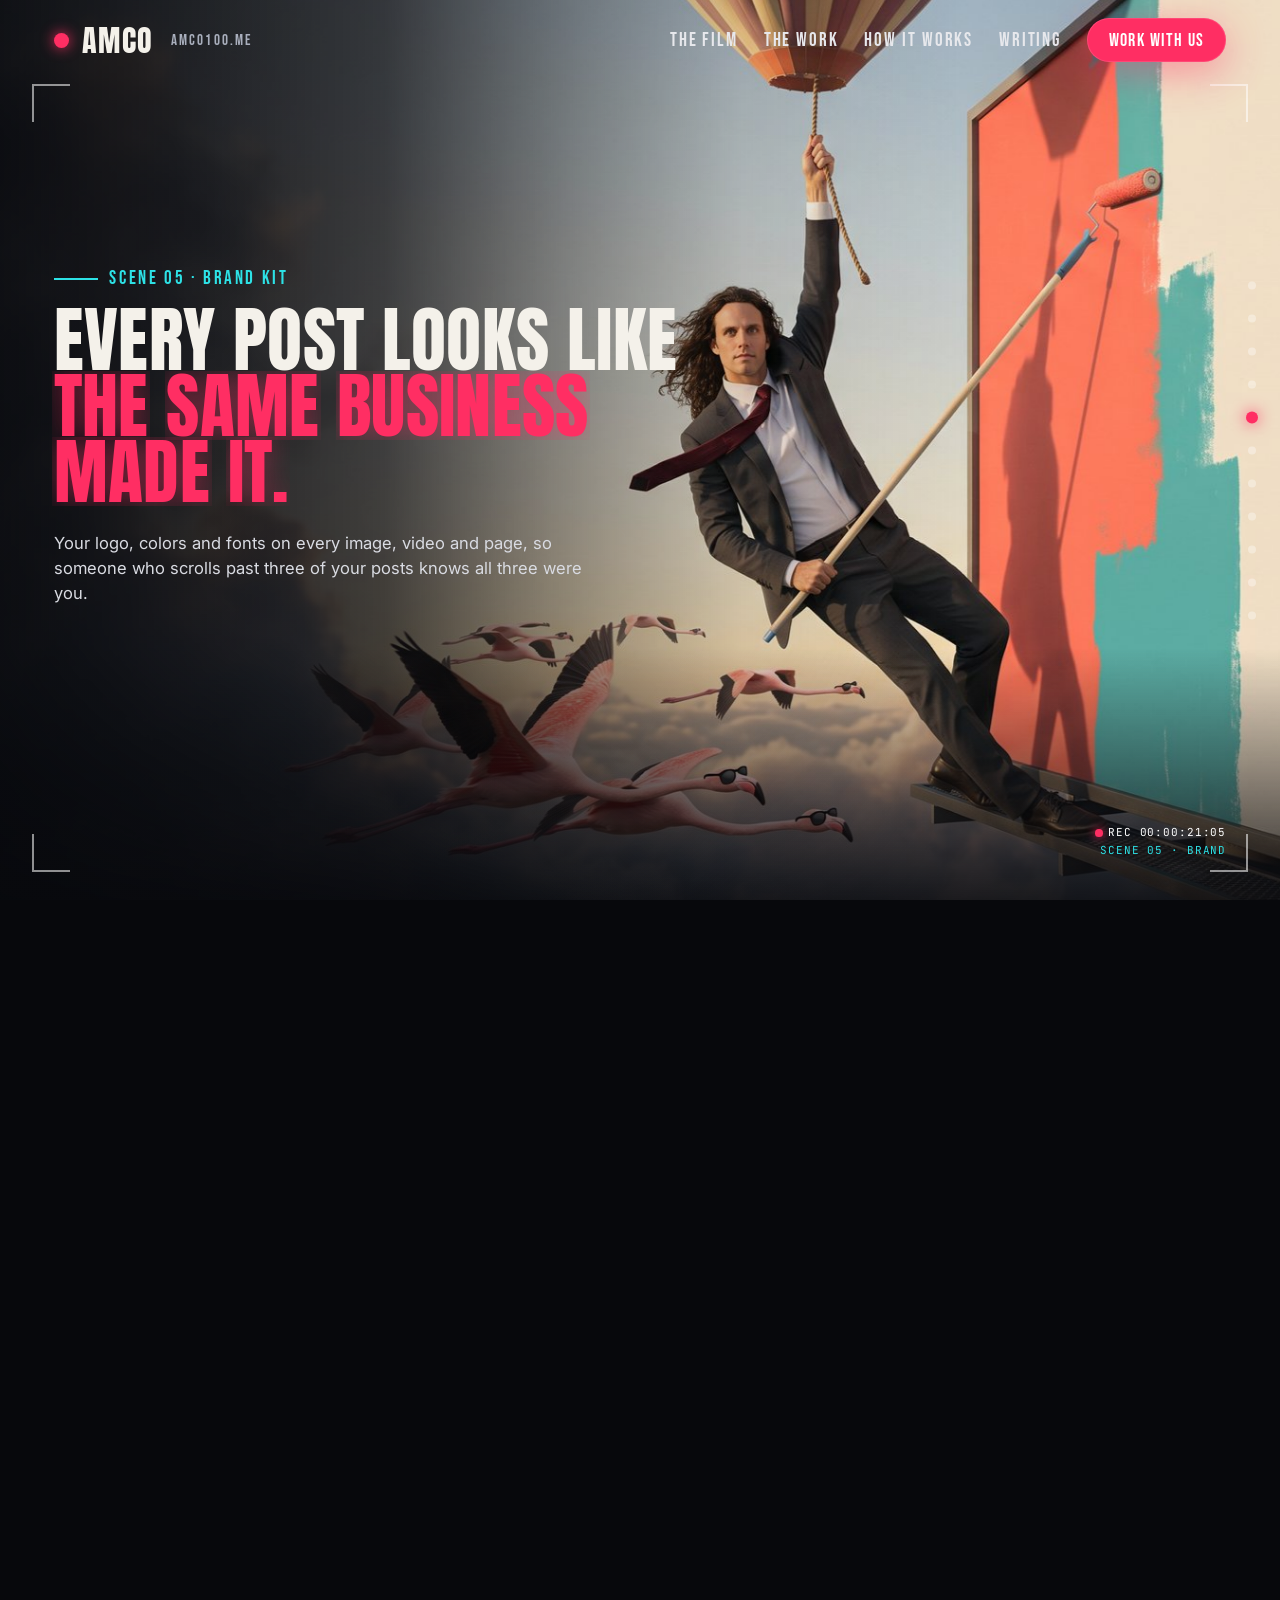
==== commit 3b8d9992: "Home: proof scene, link previews, phone menu, Mars 404 Built from Asset-Orchestrator docs/amco-site " ====
--- a/index.html
+++ b/index.html
@@ -6,6 +6,22 @@
 <title>AMCO | Whole marketing campaigns, built for real businesses</title>
 <meta name="description" content="AMCO builds complete marketing campaigns for local businesses: customer research, posts for 11 platforms, ads, emails, images and video, delivered on one link and ready to post.">
 <meta name="theme-color" content="#07080c">
+<!-- Link previews on X, LinkedIn, iMessage and Slack. The card is drawn by
+     docs/amco-site/share-card.mjs from the hero shot. Absolute URLs: the
+     scrapers do not resolve relative ones. -->
+<meta property="og:type" content="website">
+<meta property="og:site_name" content="AMCO">
+<meta property="og:url" content="https://amco100.me/">
+<meta property="og:title" content="It's a normal Tuesday. Your campaign is done.">
+<meta property="og:description" content="Customer research, posts for 11 platforms, ads, emails, images and video. One link, ready to post.">
+<meta property="og:image" content="https://amco100.me/assets/img/share.jpg">
+<meta property="og:image:width" content="1200">
+<meta property="og:image:height" content="630">
+<meta property="og:image:alt" content="A man in a suit types at a desk bolted to a flying jet. Headline: It's a normal Tuesday. Your campaign is done.">
+<meta name="twitter:card" content="summary_large_image">
+<meta name="twitter:title" content="It's a normal Tuesday. Your campaign is done.">
+<meta name="twitter:description" content="Customer research, posts for 11 platforms, ads, emails, images and video. One link, ready to post.">
+<meta name="twitter:image" content="https://amco100.me/assets/img/share.jpg">
 <link rel="icon" href="data:image/svg+xml,<svg xmlns='http://www.w3.org/2000/svg' viewBox='0 0 16 16'><circle cx='8' cy='8' r='6' fill='%23ff2e63'/></svg>">
 <!-- Motion scene, built with the amco-orchestrator motion kit: ONE paused GSAP
      timeline on window.__timeline, every time from timing.ts, facts from
@@ -13,7 +29,7 @@
      set by build.mjs) the intro autoplays and scrolling scrubs the rest.
      Never load anything from the network: fonts and images are local. -->
 <script src="assets/gsap.min.js"></script>
-<script>window.SITE = true; window.TIMING = {"fps":30,"size":[1920,1080],"shutter":0.1,"shutterLen":0.9,"heroIn":0.25,"kickerIn":0.9,"headlineIn":1.15,"wordStagger":0.09,"subIn":1.9,"ctaIn":2.25,"jetsIn":1,"jetsFly":1.5,"jetsStagger":0.14,"hudIn":2.4,"introEnd":3.2,"heroHold":1.4,"chapterLen":4.2,"wipe":0.85,"holdAt":1.6,"burst":0.9,"tail":3,"scrollPerSecond":0.5,"stills":[0.6,3,7.4,11.6,15.8,20,24.2,28.4,32.6,36.8,40,42.2]}; window.DATA = {"brand":"AMCO","site":"amco100.me","contactEmail":"camcampaigns@agentmail.to","contactSubject":"I want a campaign","place":"Pensacola, Florida","platforms":["Facebook","Instagram","Threads","X","YouTube","Reddit","LinkedIn","Pinterest","Etsy","Snapchat","TikTok"],"deliverables":["Customer profiles","Competitor intel","Keywords","Facebook and Instagram ads","Google search ads","Email sequences","Video ad scripts","Short vertical videos","Images","Content calendar","Brand kit","One-link campaign hub"],"chapters":[{"id":"launch","label":"Launch"},{"id":"research","label":"Research"},{"id":"intel","label":"Intel"},{"id":"ads","label":"Ads"},{"id":"brand","label":"Brand"},{"id":"video","label":"Video"},{"id":"delivery","label":"Delivery"},{"id":"reach","label":"Reach"},{"id":"how","label":"How it works"},{"id":"finale","label":"Work with us"}],"jets":[{"go":"research","label":"Research","x":70,"y":11,"w":8,"px":20,"py":12,"pw":24},{"go":"ads","label":"Ads and emails","x":87,"y":14,"w":9.5,"px":80,"py":12,"pw":26},{"go":"delivery","label":"Your campaign hub","x":78,"y":27,"w":8,"px":24,"py":26,"pw":20},{"go":"reach","label":"11 platforms","x":92,"y":34,"w":6.5,"px":80,"py":26,"pw":20},{"go":"how","label":"How it works","x":72,"y":41,"w":7,"px":22,"py":39,"pw":18}]};</script>
+<script>window.SITE = true; window.TIMING = {"fps":30,"size":[1920,1080],"shutter":0.1,"shutterLen":0.9,"heroIn":0.25,"kickerIn":0.9,"headlineIn":1.15,"wordStagger":0.09,"subIn":1.9,"ctaIn":2.25,"jetsIn":1,"jetsFly":1.5,"jetsStagger":0.14,"hudIn":2.4,"introEnd":3.2,"heroHold":1.4,"chapterLen":4.2,"wipe":0.85,"holdAt":1.6,"holdLate":2.3,"burst":0.9,"tail":3,"scrollPerSecond":0.5,"stills":[0.6,3,7.4,11.6,15.8,20,24.2,28.4,32.6,36.8,41,44.6,46.8]}; window.DATA = {"brand":"AMCO","site":"amco100.me","contactEmail":"camcampaigns@agentmail.to","contactSubject":"I want a campaign","place":"Pensacola, Florida","platforms":["Facebook","Instagram","Threads","X","YouTube","Reddit","LinkedIn","Pinterest","Etsy","Snapchat","TikTok"],"deliverables":["Customer profiles","Competitor intel","Keywords","Facebook and Instagram ads","Google search ads","Email sequences","Video ad scripts","Short vertical videos","Images","Content calendar","Brand kit","One-link campaign hub"],"chapters":[{"id":"launch","label":"Launch"},{"id":"research","label":"Research"},{"id":"intel","label":"Intel"},{"id":"ads","label":"Ads"},{"id":"brand","label":"Brand"},{"id":"video","label":"Video"},{"id":"delivery","label":"Delivery"},{"id":"work","label":"The work"},{"id":"reach","label":"Reach"},{"id":"how","label":"How it works"},{"id":"finale","label":"Work with us"}],"jets":[{"go":"research","label":"Research","x":70,"y":11,"w":8,"px":20,"py":12,"pw":24},{"go":"ads","label":"Ads and emails","x":87,"y":14,"w":9.5,"px":80,"py":12,"pw":26},{"go":"work","label":"See one we made","x":78,"y":27,"w":8,"px":24,"py":26,"pw":20},{"go":"reach","label":"11 platforms","x":92,"y":34,"w":6.5,"px":80,"py":26,"pw":20},{"go":"how","label":"How it works","x":72,"y":41,"w":7,"px":22,"py":39,"pw":18}],"work":{"_note":"A real AMCO campaign (outreach pitch for a veterans' service dog charity, Operation Delta Dog) renamed by the showcase thread to Steady Leash Project (docs/showcase/mocks/steady-leash on branch claude/project-thread-mvbz4w). Copy, plan and colors come from that renamed hub. Swap in any showcase mock here.","name":"Steady Leash Project","stamp":"Sample. Name changed.","tagline":"He was rescued. Now he's on duty.","sub":"A real campaign we built for a veterans' service dog charity, with the name changed. Veterans Day to Giving Tuesday: the posts, the plan and one clear ask.","whoTitle":"WHO THE DOGS ARE FOR","who":["Veterans with PTSD","Traumatic brain injury","Military sexual trauma","$0 to the veteran"],"posts":[{"platform":"Instagram","text":"The handoff takes two seconds.\nThe training behind it takes a lot longer, and the veteran pays nothing for any of it."},{"platform":"X","text":"Rescue dog: needed a job.\nVeteran: needed a battle buddy with four legs.\nWe made the introduction."},{"platform":"Facebook","text":"Veterans Day is Wednesday.\nThank a veteran, absolutely. Then help put a trained service dog next to one."},{"platform":"TikTok","text":"POV: you were a shelter dog, and today you got a job."},{"platform":"Threads","text":"Gifts we take: cash, stock, crypto, fund grants, IRA gifts.\nGifts we can't take: excuses."}],"plan":[{"when":"Nov 11","title":"Honor: Veterans Day"},{"when":"Mid Nov","title":"Give smart: stock, funds, IRAs"},{"when":"Dec 1","title":"Ask: Giving Tuesday"},{"when":"Late Dec","title":"Remind the year-end givers"}],"theme":{"paper":"#F7F5F0","top":"#1D3557","dark":"#0F1A2B","gold":"#E9B44C","hot":"#E5383B"},"toast":"<b>Copied.</b> Paste it into Facebook."}};</script>
 
 <style>
   @font-face { font-family: "Anton"; src: url("assets/fonts/anton.woff2") format("woff2"); font-display: block; }
@@ -99,7 +115,7 @@
   /* Cards and the top bar span big areas: only their own links take clicks,
      so the jets underneath stay clickable. */
   .card, nav.top { pointer-events: none; }
-  .card a, .card .step, nav.top a { pointer-events: auto; }
+  .card a, .card .step, nav.top a, nav.top button { pointer-events: auto; }
   .kicker { font-family: var(--hud); font-size: clamp(16px, 1.45vw, 28px); letter-spacing: .14em; color: var(--cyan); display: flex; align-items: center; gap: .6em; }
   .kicker::before { content: ""; width: 2.4em; height: 2px; background: currentColor; }
   h1, h2 { font-family: var(--display); font-weight: 400; text-transform: uppercase; line-height: .92; margin: .25em 0 .35em; letter-spacing: .005em; }
@@ -179,6 +195,51 @@
   .mailline span { color: var(--ink); user-select: all; }
   .foot { position: absolute; left: calc(var(--gutter) - 12px); bottom: 16px; display: flex; flex-direction: column; gap: 4px; padding: 8px 12px; border-radius: 8px; background: rgba(7,8,12,.82); backdrop-filter: blur(4px); font-size: 13px; color: var(--dim); z-index: 6; visibility: hidden; }
   .foot a { color: var(--muted); }
+
+  /* The work: a real campaign hub (name changed) on a phone drawn in code.
+     Everything inside the phone is sized in em off the phone's font-size, so
+     the screen scroll (--scroll, 0 to 1, tweened on the timeline) travels the
+     same distance at every viewport size. */
+  .work-bg { position: absolute; inset: 0; visibility: hidden; background: radial-gradient(ellipse at 72% 45%, rgba(45,226,230,.16), transparent 55%), radial-gradient(ellipse at 10% 90%, rgba(255,46,99,.14), transparent 50%), #07080c; }
+  .work-bg::before { content: ""; position: absolute; inset: 0; background-image: radial-gradient(rgba(255,255,255,.10) 1px, transparent 1.4px); background-size: 28px 28px; mask-image: radial-gradient(ellipse at 70% 50%, #000 0%, transparent 70%); -webkit-mask-image: radial-gradient(ellipse at 70% 50%, #000 0%, transparent 70%); }
+  .phone { position: absolute; left: 70%; top: 52%; font-size: min(1.55vh, 1.05vw); width: 24em; height: 49em; margin: -24.5em 0 0 -12em; border-radius: 3.6em; padding: .9em; background: linear-gradient(145deg, #2a2e3a, #0d0f15 60%); box-shadow: 0 0 0 .18em #3a3f4d inset, 0 2.4em 6em rgba(0,0,0,.65), 0 0 9em rgba(45,226,230,.18); visibility: hidden; }
+  .phone::before { content: ""; position: absolute; top: 1.6em; left: 50%; width: 6.5em; height: 1.8em; margin-left: -3.25em; border-radius: 1em; background: #050608; z-index: 3; }
+  /* The hub wears the sample campaign's own brand colors (data.json work.theme). */
+  .screen { position: relative; width: 100%; height: 100%; border-radius: 2.8em; overflow: hidden; background: var(--h-paper); color: var(--h-dark); font-family: var(--body); }
+  .screen-in { --scroll: 0; --travel: 52em; transform: translateY(calc(var(--scroll) * var(--travel) * -1)); }
+  .hub-top { padding: 4.6em 1.6em 1.6em; background: var(--h-top); color: var(--h-paper); }
+  .hub-top .stamp { display: inline-block; font-family: var(--mono); font-size: .78em; letter-spacing: .08em; text-transform: uppercase; background: rgba(0,0,0,.35); padding: .35em .7em; border-radius: .4em; margin-bottom: 1em; }
+  .hub-top b { display: block; font-family: var(--display); font-weight: 400; font-size: 2.5em; line-height: .95; text-transform: uppercase; }
+  .hub-top i { display: block; font-style: normal; margin-top: .5em; font-size: 1.05em; opacity: .9; }
+  .hub-sec { padding: 1.3em 1.6em .4em; }
+  .hub-sec h4 { margin: 0 0 .7em; font-family: var(--hud); font-weight: 400; letter-spacing: .12em; font-size: 1.15em; color: var(--h-top); }
+  .who { display: flex; flex-wrap: wrap; gap: .5em; }
+  .who span { font-size: .86em; padding: .45em .75em; border-radius: 2em; background: var(--h-dark); color: var(--h-paper); }
+  .post { position: relative; background: #fff; border-radius: 1.1em; padding: 1em 1.1em; margin-bottom: .8em; box-shadow: 0 .2em .8em rgba(0,0,0,.10); }
+  .post small { display: block; font-family: var(--hud); letter-spacing: .1em; font-size: .95em; color: var(--h-hot); margin-bottom: .3em; }
+  .post p { margin: 0; font-size: 1.02em; line-height: 1.35; white-space: pre-line; }
+  .post .copy { position: absolute; right: .9em; top: .8em; font-family: var(--mono); font-size: .72em; color: var(--h-top); }
+  .plan { display: grid; gap: .45em; }
+  .plan div { display: grid; grid-template-columns: 6.6em 1fr; gap: .6em; align-items: baseline; padding: .6em .8em; border-radius: .7em; background: rgba(0,0,0,.06); transition: none; }
+  .plan div b { font-family: var(--hud); font-weight: 400; letter-spacing: .08em; font-size: 1.05em; }
+  .plan div span { font-size: .95em; }
+  .plan div.on { background: var(--h-top); color: var(--h-paper); }
+  .plan div.on b { color: var(--h-gold); }
+  .swatches { display: flex; gap: .5em; }
+  .swatches i { flex: 1; height: 3em; border-radius: .6em; box-shadow: 0 0 0 1px rgba(0,0,0,.12) inset; }
+  .toast { position: absolute; left: 50%; bottom: 2.4em; transform: translateX(-50%); white-space: nowrap; font-size: .95em; padding: .7em 1.1em; border-radius: 2em; background: var(--h-dark); color: var(--h-paper); box-shadow: 0 .6em 1.6em rgba(0,0,0,.3); visibility: hidden; z-index: 4; }
+  .toast b { color: var(--h-gold); font-weight: 600; }
+  .copybtn { all: unset; cursor: pointer; margin-left: .8em; padding: .2em .7em; border-radius: 4px; color: var(--cyan); box-shadow: 0 0 0 1px rgba(45,226,230,.5) inset; font-family: var(--mono); pointer-events: auto; }
+  .copybtn:hover { background: rgba(45,226,230,.12); }
+  .copybtn:focus-visible { outline: 2px solid var(--cyan); outline-offset: 2px; }
+  .menubtn { display: none; }
+  .menu { position: fixed; inset: 0; z-index: 40; display: flex; flex-direction: column; justify-content: center; gap: 6px; padding: 80px var(--gutter) 40px; background: rgba(7,8,12,.96); backdrop-filter: blur(8px); }
+  .menu[hidden] { display: none; }
+  .menu a, .menu button.x { all: unset; cursor: pointer; font-family: var(--display); text-transform: uppercase; font-size: clamp(30px, 9vw, 54px); line-height: 1.12; color: var(--ink); }
+  .menu a:focus-visible, .menu button.x:focus-visible { outline: 2px solid var(--cyan); outline-offset: 4px; }
+  .menu a.cur { color: var(--neon); }
+  .menu a.small { font-family: var(--hud); font-size: 22px; letter-spacing: .12em; color: var(--muted); margin-top: 18px; }
+  .menu button.x { position: absolute; top: 18px; right: var(--gutter); font-family: var(--hud); font-size: 20px; letter-spacing: .12em; padding: .5em .9em; border-radius: 999px; box-shadow: 0 0 0 1px rgba(255,255,255,.3) inset; }
 
   /* Phones and portrait: copy sits at the bottom over a taller scrim. */
   @media (max-aspect-ratio: 1/1), (max-width: 760px) {
@@ -206,6 +267,11 @@
     .hint { display: none; }
     .foot { bottom: 10px; font-size: 11px; }
     .count { font-size: clamp(110px, 32vw, 200px); }
+    .phone { left: 50%; top: 36%; font-size: min(.98vh, 2vw); }
+    #card-work { padding-bottom: max(64px, 6vh); }
+    #card-work h2 { font-size: clamp(40px, 11vw, 64px); }
+    #card-work .sub { font-size: 15px; margin-bottom: 0; }
+    .menubtn { display: inline-flex; font-size: 16px; padding: .6em 1em; }
   }
   @media (max-aspect-ratio: 1/1), (max-width: 760px) {
     .jet { left: calc(var(--px) * 1%); top: calc(var(--py) * 1%); width: calc(var(--pw) * 1vw); }
@@ -219,12 +285,17 @@
 <nav class="top" id="nav" aria-label="Main">
   <a class="logo" href="/"><b></b>AMCO<small>amco100.me</small></a>
   <div class="links">
-    <a href="#research" data-go="research">Services</a>
+    <a href="#research" data-go="research">The film</a>
+    <a href="#work" data-go="work">The work</a>
     <a href="#how" data-go="how">How it works</a>
     <a href="/writing/">Writing</a>
+    <button class="btn ghost menubtn" id="menubtn" aria-expanded="false" aria-controls="menu">Menu</button>
     <a class="btn primary mag" data-email href="#finale">Work With Us</a>
   </div>
 </nav>
+<div class="menu" id="menu" hidden role="dialog" aria-label="Menu">
+  <button class="x" id="menux">Close</button>
+</div>
 
 <div class="stage" id="stage">
   <section class="shot" id="shot-launch" aria-label="Launch"><div class="cam"><img src="assets/img/jet-hero.jpg" alt="A man in a suit stands on top of a flying jet high above a white-sand beach, typing on a laptop at a steel desk bolted to the jet, coffee in hand."></div></section>
@@ -234,6 +305,9 @@
   <section class="shot" id="shot-brand" aria-label="Brand kit"><div class="cam"><img src="assets/img/balloon.jpg" alt="Hanging one-handed from a hot-air balloon above the clouds, he repaints a giant billboard with a paint roller while flamingos in sunglasses fly past."></div></section>
   <section class="shot" id="shot-video" aria-label="Video"><div class="cam"><img src="assets/img/volcano.jpg" alt="In the crater of an erupting volcano, he sits in a director's chair sipping iced coffee while a film crew in fire suits rolls cameras."></div></section>
   <section class="shot" id="shot-delivery" aria-label="Delivery"><div class="cam"><img src="assets/img/moon.jpg" alt="On the Moon, he jetpacks off with a glowing pizza box for Earth while astronauts wave and a rover pulls a wheelie."></div></section>
+  <div class="work-bg" id="work-bg">
+    <div class="phone" id="phone" aria-hidden="true"><div class="screen"><div class="screen-in" id="screen-in"></div><div class="toast" id="toast"></div></div></div>
+  </div>
   <!-- The formation: each jet is a link to one chapter of the film. -->
   <nav class="jets" id="jets" aria-label="Services"></nav>
   <div class="reach-bg" id="reach-bg">
@@ -287,13 +361,18 @@
     <h2 class="split">One link. <em>All of it.</em></h2>
     <p class="sub">Posts, ads, emails, images and a posting calendar on one page dressed in your brand. Open it on your phone, copy a post, post it.</p>
   </div>
+  <div class="card" id="card-work">
+    <div class="kicker">Scene 08 &middot; The work</div>
+    <h2 class="split">Here's one <em>we made earlier.</em></h2>
+    <p class="sub" id="work-sub"></p>
+  </div>
   <div class="card" id="card-reach">
-    <div class="kicker">Scene 08 &middot; Reach</div>
+    <div class="kicker">Scene 09 &middot; Reach</div>
     <div class="reach-top"><div class="count" id="count">0</div><h2 class="split">Platforms. Written for each one, <em>not pasted into all of them.</em></h2></div>
     <div class="chips" id="chips"></div>
   </div>
   <div class="card" id="card-how">
-    <div class="kicker">Scene 09 &middot; How it works</div>
+    <div class="kicker">Scene 10 &middot; How it works</div>
     <h2 class="split">Three steps. <em>You do the first one.</em></h2>
     <div class="steps">
       <div class="step"><div class="n">01</div><h3>Send your website</h3><p>Or just tell us about the business. Two minutes, tops.</p></div>
@@ -302,14 +381,14 @@
     </div>
   </div>
   <div class="card" id="card-finale">
-    <div class="kicker">Scene 10 &middot; Work with us</div>
+    <div class="kicker">Scene 11 &middot; Work with us</div>
     <h2 class="split">We'll take it <em>from here.</em></h2>
     <p class="sub">Tell us about your business, and we'll show you what a whole campaign for it looks like.</p>
     <div class="ctas">
       <a class="btn primary mag" data-email href="#finale">Work With Us <span class="arr">&rarr;</span></a>
       <a class="btn ghost mag" href="#launch" data-go="launch">Watch it again</a>
     </div>
-    <p class="mailline">Or write to <span data-email-text></span></p>
+    <p class="mailline">Or write to <span data-email-text></span><button class="copybtn" id="copymail" type="button">Copy</button></p>
   </div>
   <div class="foot" id="foot">
     <span>AMCO, made by Cam Sweatman in <span data-place></span>.</span>
@@ -332,6 +411,8 @@
   const T = window.TIMING, D = window.DATA, SITE = !!window.SITE;
   const $ = (s) => document.querySelector(s);
   if (!SITE) document.body.classList.add("render");
+  // Reduced motion on the website: no particles, flashes, streaks or shake.
+  const CALM = SITE && matchMedia("(prefers-reduced-motion: reduce)").matches;
 
   // ---- Facts from data.json into the page ----
   const mail = `mailto:${D.contactEmail}?subject=${encodeURIComponent(D.contactSubject)}`;
@@ -340,6 +421,21 @@
   document.querySelectorAll("[data-email-text]").forEach((s) => (s.textContent = D.contactEmail));
   $("#chips").innerHTML = D.platforms.map((p) => `<span class="chip p">${p}</span>`).join("") +
     D.deliverables.map((p) => `<span class="chip">${p}</span>`).join("");
+  // The work: one real campaign, name changed (data.json "work").
+  const Wk = D.work;
+  $("#work-sub").textContent = Wk.sub;
+  Object.entries(Wk.theme).forEach(([k, v]) => $("#phone").style.setProperty(`--h-${k}`, v));
+  $("#screen-in").innerHTML =
+    `<div class="hub-top"><span class="stamp">${Wk.stamp}</span><b>${Wk.name}</b><i>${Wk.tagline}</i></div>` +
+    `<div class="hub-sec"><h4>${Wk.whoTitle}</h4><div class="who">${Wk.who.map((p) => `<span>${p}</span>`).join("")}</div></div>` +
+    `<div class="hub-sec"><h4>POSTS, ONE PER PLATFORM</h4>${Wk.posts.map((p) => `<div class="post"><small>${p.platform}</small><span class="copy">COPY</span><p>${p.text}</p></div>`).join("")}</div>` +
+    `<div class="hub-sec"><h4>THE PLAN</h4><div class="plan">${Wk.plan.map((s) => `<div><b>${s.when}</b><span>${s.title}</span></div>`).join("")}</div></div>` +
+    `<div class="hub-sec"><h4>BRAND KIT</h4><div class="swatches">${Object.values(Wk.theme).map((c) => `<i style="background:${c}"></i>`).join("")}</div></div><div style="height:6em"></div>`;
+  $("#toast").innerHTML = Wk.toast;
+  // How far the hub scrolls, in the phone's em, so it ends on the brand kit
+  // whatever the copy length. Measured once fonts are in.
+  const travel = () => { const inr = $("#screen-in"), fs = parseFloat(getComputedStyle(inr).fontSize) || 1; inr.style.setProperty("--travel", `${Math.max(0, (inr.scrollHeight - inr.parentElement.clientHeight) / fs).toFixed(2)}em`); };
+  travel(); document.fonts && document.fonts.ready.then(travel);
   const tickText = (arr) => (arr.join(" • ") + " • ").repeat(3);
   $("#tick1").textContent = tickText(D.platforms);
   $("#tick2").textContent = tickText(D.deliverables);
@@ -386,7 +482,7 @@
   const ids = D.chapters.map((c) => c.id);
   const start = {};
   ids.forEach((id, i) => (start[id] = i === 0 ? 0 : T.introEnd + T.heroHold + (i - 1) * T.chapterLen));
-  const hold = (id) => (id === "launch" ? T.introEnd : id === "finale" ? start[id] + T.burst + T.holdAt : start[id] + T.holdAt);
+  const hold = (id) => (id === "launch" ? T.introEnd : id === "finale" ? start[id] + T.burst + T.holdAt : start[id] + (id === "reach" || id === "how" ? T.holdLate : T.holdAt));
   const END = start.finale + T.holdAt + T.tail;
 
   // Particle layers: their strength is tweened on the timeline, their motion
@@ -407,6 +503,12 @@
   };
   // Whip-pan: old shot tears left with streaks, new shot rips in from the right.
   const whip = (outSel, inSel, at) => {
+    if (CALM) {
+      if (outSel) { tl.to(outSel, { autoAlpha: 0, duration: T.wipe * 0.5, ease: "none" }, at); }
+      tl.set(inSel, { autoAlpha: 1 }, at + T.wipe * 0.3);
+      tl.fromTo(inSel, { opacity: 0 }, { opacity: 1, duration: T.wipe * 0.5, ease: "none" }, at + T.wipe * 0.3);
+      return;
+    }
     tl.to("#streaks", { opacity: 0.85, duration: T.wipe * 0.35, ease: "power2.in" }, at);
     tl.fromTo("#streaks", { backgroundPositionY: "0px" }, { backgroundPositionY: "-420px", duration: T.wipe, ease: "none" }, at);
     tl.to("#streaks", { opacity: 0, duration: T.wipe * 0.5, ease: "power2.out" }, at + T.wipe * 0.5);
@@ -489,15 +591,32 @@
   tl.to(fx, { stars: 1, duration: 0.8 }, start.delivery + 0.4);
   cardIn("#card-delivery", start.delivery + T.wipe * 0.8);
 
+  // The work: the phone rises, then scrolling scrolls the hub inside it.
+  cardOut("#card-delivery", start.work);
+  tl.to(fx, { stars: 0, duration: 0.4 }, start.work);
+  whip("#shot-delivery", "#work-bg", start.work);
+  tl.set("#phone", { autoAlpha: 1 }, start.work + T.wipe * 0.5);
+  tl.fromTo("#phone", { yPercent: 35, rotate: 9, scale: 0.9 }, { yPercent: 0, rotate: -3, scale: 1, duration: 0.9, ease: "back.out(1.2)" }, start.work + T.wipe * 0.5);
+  cardIn("#card-work", start.work + T.wipe * 0.8);
+  // The hub scrolls only after the chapter has settled, so a stop anywhere
+  // in here is a finished frame.
+  const workScroll = start.reach - 0.25 - hold("work");
+  tl.fromTo("#screen-in", { "--scroll": 0 }, { "--scroll": 1, duration: workScroll, ease: "none" }, hold("work"));
+  tl.to("#phone", { rotate: 2, duration: workScroll, ease: "none" }, hold("work"));
+  const stops = document.querySelectorAll("#screen-in .plan div");
+  stops.forEach((c, k) => tl.set(c, { className: "on" }, hold("work") + workScroll * (0.6 + (0.3 * k) / stops.length)));
+  tl.set("#toast", { autoAlpha: 1 }, hold("work") + workScroll * 0.18);
+  tl.fromTo("#toast", { y: 20, scale: 0.9 }, { y: 0, scale: 1, duration: 0.3, ease: "back.out(2)" }, hold("work") + workScroll * 0.18);
+  tl.to("#toast", { autoAlpha: 0, duration: 0.25 }, hold("work") + workScroll * 0.4);
+
   // Reach: text-only scene, count rolls 0 to 11, tickers slide.
-  cardOut("#card-delivery", start.reach);
-  tl.to(fx, { stars: 0, duration: 0.4 }, start.reach);
-  whip("#shot-delivery", "#reach-bg", start.reach);
+  cardOut("#card-work", start.reach);
+  whip("#work-bg", "#reach-bg", start.reach);
   tl.fromTo("#tick1", { xPercent: 0 }, { xPercent: -30, duration: T.chapterLen + 1, ease: "none" }, start.reach);
   tl.fromTo("#tick2", { xPercent: -30 }, { xPercent: 0, duration: T.chapterLen + 1, ease: "none" }, start.reach);
   tl.fromTo("#reach-bg .bgimg", { scale: 1.18, xPercent: 2 }, { scale: 1.02, xPercent: 0, duration: T.chapterLen + T.wipe, ease: "none" }, start.reach + T.wipe * 0.45);
   cardIn("#card-reach", start.reach + T.wipe * 0.8);
-  tl.fromTo(fx, { count: 0 }, { count: D.platforms.length, duration: 1.1, ease: "power2.out" }, start.reach + T.wipe * 0.8 + 0.2);
+  tl.fromTo(fx, { count: 0 }, { count: D.platforms.length, duration: 0.8, ease: "power2.out" }, start.reach + T.wipe * 0.8 + 0.2);
   tl.fromTo("#count", { scale: 0.4, rotate: -10 }, { scale: 1, rotate: 0, duration: 0.8, ease: "back.out(2)" }, start.reach + T.wipe * 0.8 + 0.1);
   tl.fromTo("#chips .chip", { autoAlpha: 0, y: 24, scale: 0.8 }, { autoAlpha: 1, y: 0, scale: 1, duration: 0.4, stagger: 0.035, ease: "back.out(2)" }, start.reach + T.wipe * 0.8 + 0.5);
 
@@ -515,9 +634,9 @@
   whip("#how-bg", "#finale-bg", start.finale);
   tl.fromTo("#city", { yPercent: 30 }, { yPercent: 0, duration: 1.0 }, start.finale + T.wipe * 0.5);
   tl.fromTo(fx, { boom: 0 }, { boom: 1, duration: 2.6, ease: "none" }, start.finale + T.burst);
-  tl.fromTo("#flash", { opacity: 0 }, { opacity: 0.85, duration: 0.06, ease: "none" }, start.finale + T.burst);
-  tl.to("#flash", { opacity: 0, duration: 0.6, ease: "power2.out" }, start.finale + T.burst + 0.06);
-  tl.to("#stage", { keyframes: [{ x: -14, y: 8 }, { x: 12, y: -6 }, { x: -8, y: 4 }, { x: 5, y: -2 }, { x: 0, y: 0 }], duration: 0.5, ease: "none" }, start.finale + T.burst);
+  if (!CALM) tl.fromTo("#flash", { opacity: 0 }, { opacity: 0.85, duration: 0.06, ease: "none" }, start.finale + T.burst);
+  if (!CALM) tl.to("#flash", { opacity: 0, duration: 0.6, ease: "power2.out" }, start.finale + T.burst + 0.06);
+  if (!CALM) tl.to("#stage", { keyframes: [{ x: -14, y: 8 }, { x: 12, y: -6 }, { x: -8, y: 4 }, { x: 5, y: -2 }, { x: 0, y: 0 }], duration: 0.5, ease: "none" }, start.finale + T.burst);
   tl.to(fx, { embers: 1, duration: 0.6 }, start.finale + T.burst);
   cardIn("#card-finale", start.finale + T.burst + 0.35);
   tl.fromTo("#foot", { autoAlpha: 0 }, { autoAlpha: 1, duration: 0.6 }, start.finale + T.burst + 1.2);
@@ -655,6 +774,7 @@
     cx.setTransform(DPR, 0, 0, DPR, 0, 0);
     cx.globalCompositeOperation = "source-over";
     cx.clearRect(0, 0, W, H);
+    if (CALM) { /* still frame: no weather */ } else {
     if (fx.sparks > 0.01) drawSparks(fx.sparks, c);
     cx.globalCompositeOperation = "source-over";
     if (fx.bubbles > 0.01) drawBubbles(fx.bubbles, c);
@@ -662,6 +782,7 @@
     if (fx.snow > 0.01) drawSnow(fx.snow, c);
     if (fx.stars > 0.01) drawStars(fx.stars, c);
     if (fx.boom > 0 || fx.embers > 0.01) drawBoom(fx.boom, fx.embers, c);
+    }
     jetBobs.forEach((b, i) => { b.style.transform = `translateY(${(Math.sin(c * 1.4 + i * 1.7) * 0.6).toFixed(3)}vw) rotate(${(Math.sin(c * 0.9 + i) * 1.4).toFixed(2)}deg)`; });
     $("#count").textContent = Math.round(fx.count);
     const f = Math.floor((t % 1) * (T.fps || 30));
@@ -689,7 +810,7 @@
   lastScene = ""; frame(0, 0);
   if (!SITE) return;
 
-  const reduce = matchMedia("(prefers-reduced-motion: reduce)").matches;
+  const reduce = CALM;
   const per = () => T.scrollPerSecond * innerHeight;
   function layout() { $("#scroller").style.height = `${(END - T.introEnd) * per() + innerHeight}px`; }
   layout();
@@ -697,11 +818,16 @@
   const yFor = (t) => Math.max(0, (t - T.introEnd) * per());
   let introDone = scrollY > 4 || reduce;
   let cur = introDone ? timeFor(scrollY) : 0;
+  // The intro is its own tween driving the timeline. Anything that takes over
+  // (a jet click, a deep link, a scroll) must kill it, or its onComplete
+  // yanks the film back to the hero a few seconds later.
+  let intro = null;
+  const stopIntro = () => { if (intro) { intro.kill(); intro = null; } tl.pause(); introDone = true; cur = tl.time(); };
   if (!introDone) {
-    tl.tweenTo(T.introEnd, { duration: T.introEnd, ease: "none", onComplete: () => { introDone = true; cur = T.introEnd; } });
+    intro = tl.tweenTo(T.introEnd, { duration: T.introEnd, ease: "none", onComplete: () => { intro = null; introDone = true; cur = T.introEnd; } });
   }
   const go = (id) => {
-    if (!introDone) { tl.pause(); introDone = true; cur = tl.time(); }
+    if (!introDone) stopIntro();
     scrollTo({ top: yFor(id === "launch" ? T.introEnd : hold(id)), behavior: reduce ? "auto" : "smooth" });
   };
   document.addEventListener("click", (e) => {
@@ -716,9 +842,30 @@
     const next = dir > 0 ? holds.find((h) => h > now + 0.05) : [...holds].reverse().find((h) => h < now - 0.05);
     if (next !== undefined) scrollTo({ top: yFor(next), behavior: reduce ? "auto" : "smooth" });
   });
+  // Phone menu: the chapters plus Writing, since the top links hide on phones.
+  const menu = $("#menu"), menuBtn = $("#menubtn");
+  menu.insertAdjacentHTML("beforeend", D.chapters.map((c) => `<a href="#${c.id}" data-go="${c.id}">${c.label}</a>`).join("") + `<a class="small" href="/writing/">Writing</a>`);
+  const setMenu = (open) => {
+    menu.hidden = !open; menuBtn.setAttribute("aria-expanded", String(open));
+    if (open) { const now = timeFor(scrollY); menu.querySelectorAll("[data-go]").forEach((a) => a.classList.toggle("cur", a.dataset.go === [...ids].reverse().find((id) => start[id] <= now + 0.01))); menu.querySelector("a").focus(); }
+    else menuBtn.focus();
+  };
+  menuBtn.addEventListener("click", () => setMenu(menu.hidden));
+  $("#menux").addEventListener("click", () => setMenu(false));
+  menu.addEventListener("click", (e) => { if (e.target.closest("a")) { menu.hidden = true; menuBtn.setAttribute("aria-expanded", "false"); } });
+  addEventListener("keydown", (e) => { if (e.key === "Escape" && !menu.hidden) setMenu(false); });
+
+  // Copy the address: a mailto: link does nothing on a laptop with no mail app.
+  $("#copymail").addEventListener("click", async () => {
+    const b = $("#copymail");
+    try { await navigator.clipboard.writeText(D.contactEmail); b.textContent = "Copied"; }
+    catch { getSelection().selectAllChildren($(".mailline [data-email-text]")); b.textContent = "Selected"; }
+    setTimeout(() => (b.textContent = "Copy"), 1800);
+  });
+
   // A deep link like amco100.me/#ads lands on that chapter.
   const hash = location.hash.slice(1);
-  if (ids.includes(hash) && hash !== "launch") { introDone = true; tl.progress(0); cur = hold(hash); scrollTo(0, yFor(hold(hash))); }
+  if (ids.includes(hash) && hash !== "launch") { stopIntro(); tl.progress(0); cur = hold(hash); scrollTo(0, yFor(hold(hash))); }
   addEventListener("hashchange", () => { const h = location.hash.slice(1); if (ids.includes(h)) go(h); });
 
   // Mouse parallax on each shot's camera, and a magnetic pull on buttons.
@@ -739,6 +886,27 @@
     });
   }
 
+  // Settle: scrolling scrubs the film, so a stop mid-transition would freeze a
+  // half-built headline. When the scroll rests inside a transition, glide to
+  // whichever finished frame is nearer (end of the last chapter or the hold
+  // of the next).
+  let lastMove = performance.now(), settled = true, touching = false;
+  addEventListener("scroll", () => { lastMove = performance.now(); settled = false; }, { passive: true });
+  addEventListener("touchstart", () => (touching = true), { passive: true });
+  addEventListener("touchend", () => { touching = false; lastMove = performance.now(); }, { passive: true });
+  const settle = () => {
+    settled = true;
+    const now = timeFor(scrollY);
+    for (let i = 1; i < ids.length; i++) {
+      const a = start[ids[i]], b = hold(ids[i]);
+      if (now > a + 0.02 && now < b - 0.02) {
+        const to = now - a < b - now ? a - 0.02 : b;
+        scrollTo({ top: yFor(to), behavior: reduce ? "auto" : "smooth" });
+        return;
+      }
+    }
+  };
+
   // The loop: ease the timeline toward where the scroll says it should be.
   const t0 = performance.now();
   (function loop() {
@@ -748,8 +916,9 @@
       cur += (target - cur) * (reduce ? 1 : 0.1);
       if (Math.abs(target - cur) < 0.001) cur = target;
       if (Math.abs(tl.time() - cur) > 0.0005) tl.time(cur);
+      if (!settled && !touching && performance.now() - lastMove > 260) settle();
     } else if (scrollY > 4) {
-      tl.pause(); introDone = true; cur = tl.time();
+      stopIntro();
     }
     frame(tl.time(), c);
     requestAnimationFrame(loop);
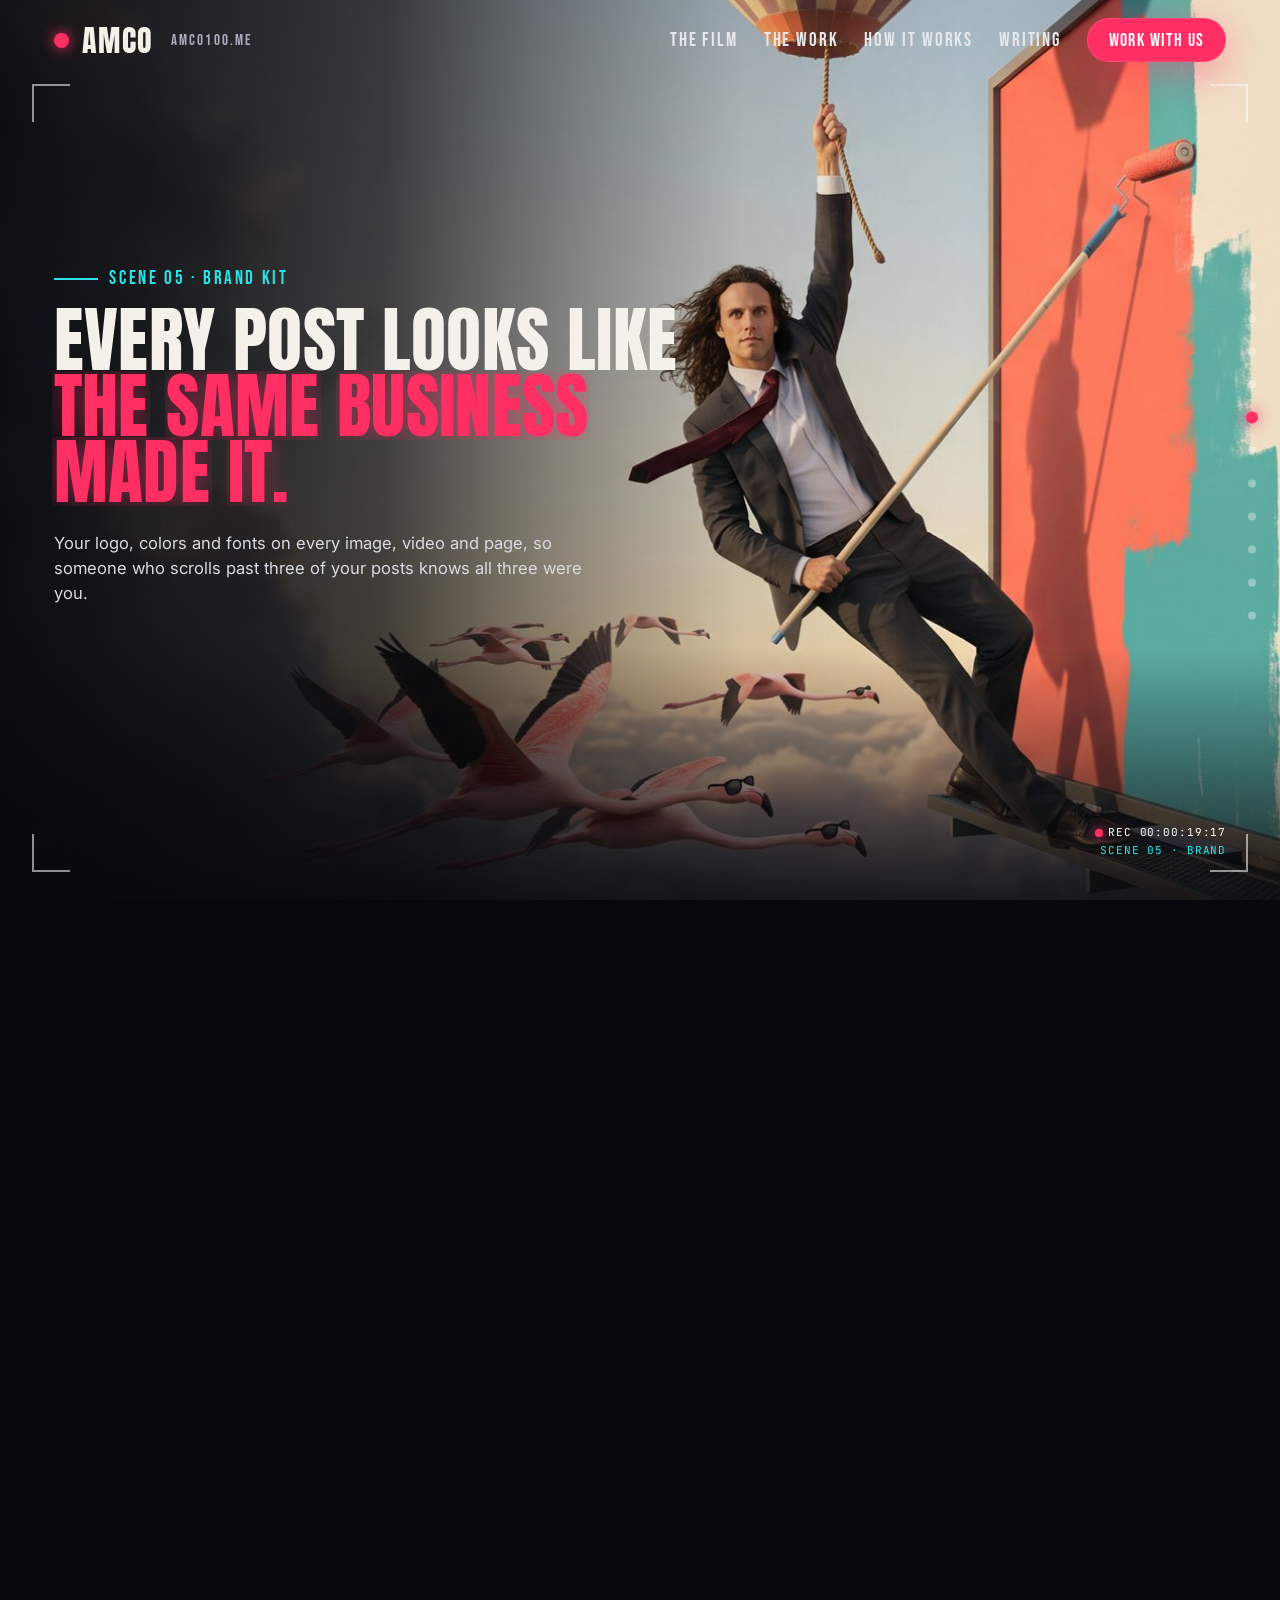
==== commit 0d345555: "Home: scene 08 plays Big Lou Moving Co. The showcase's made-up sasquatch mover replaces Steady Leash" ====
--- a/index.html
+++ b/index.html
@@ -29,7 +29,7 @@
      set by build.mjs) the intro autoplays and scrolling scrubs the rest.
      Never load anything from the network: fonts and images are local. -->
 <script src="assets/gsap.min.js"></script>
-<script>window.SITE = true; window.TIMING = {"fps":30,"size":[1920,1080],"shutter":0.1,"shutterLen":0.9,"heroIn":0.25,"kickerIn":0.9,"headlineIn":1.15,"wordStagger":0.09,"subIn":1.9,"ctaIn":2.25,"jetsIn":1,"jetsFly":1.5,"jetsStagger":0.14,"hudIn":2.4,"introEnd":3.2,"heroHold":1.4,"chapterLen":4.2,"wipe":0.85,"holdAt":1.6,"holdLate":2.3,"burst":0.9,"tail":3,"scrollPerSecond":0.5,"stills":[0.6,3,7.4,11.6,15.8,20,24.2,28.4,32.6,36.8,41,44.6,46.8]}; window.DATA = {"brand":"AMCO","site":"amco100.me","contactEmail":"camcampaigns@agentmail.to","contactSubject":"I want a campaign","place":"Pensacola, Florida","platforms":["Facebook","Instagram","Threads","X","YouTube","Reddit","LinkedIn","Pinterest","Etsy","Snapchat","TikTok"],"deliverables":["Customer profiles","Competitor intel","Keywords","Facebook and Instagram ads","Google search ads","Email sequences","Video ad scripts","Short vertical videos","Images","Content calendar","Brand kit","One-link campaign hub"],"chapters":[{"id":"launch","label":"Launch"},{"id":"research","label":"Research"},{"id":"intel","label":"Intel"},{"id":"ads","label":"Ads"},{"id":"brand","label":"Brand"},{"id":"video","label":"Video"},{"id":"delivery","label":"Delivery"},{"id":"work","label":"The work"},{"id":"reach","label":"Reach"},{"id":"how","label":"How it works"},{"id":"finale","label":"Work with us"}],"jets":[{"go":"research","label":"Research","x":70,"y":11,"w":8,"px":20,"py":12,"pw":24},{"go":"ads","label":"Ads and emails","x":87,"y":14,"w":9.5,"px":80,"py":12,"pw":26},{"go":"work","label":"See one we made","x":78,"y":27,"w":8,"px":24,"py":26,"pw":20},{"go":"reach","label":"11 platforms","x":92,"y":34,"w":6.5,"px":80,"py":26,"pw":20},{"go":"how","label":"How it works","x":72,"y":41,"w":7,"px":22,"py":39,"pw":18}],"work":{"_note":"A real AMCO campaign (outreach pitch for a veterans' service dog charity, Operation Delta Dog) renamed by the showcase thread to Steady Leash Project (docs/showcase/mocks/steady-leash on branch claude/project-thread-mvbz4w). Copy, plan and colors come from that renamed hub. Swap in any showcase mock here.","name":"Steady Leash Project","stamp":"Sample. Name changed.","tagline":"He was rescued. Now he's on duty.","sub":"A real campaign we built for a veterans' service dog charity, with the name changed. Veterans Day to Giving Tuesday: the posts, the plan and one clear ask.","whoTitle":"WHO THE DOGS ARE FOR","who":["Veterans with PTSD","Traumatic brain injury","Military sexual trauma","$0 to the veteran"],"posts":[{"platform":"Instagram","text":"The handoff takes two seconds.\nThe training behind it takes a lot longer, and the veteran pays nothing for any of it."},{"platform":"X","text":"Rescue dog: needed a job.\nVeteran: needed a battle buddy with four legs.\nWe made the introduction."},{"platform":"Facebook","text":"Veterans Day is Wednesday.\nThank a veteran, absolutely. Then help put a trained service dog next to one."},{"platform":"TikTok","text":"POV: you were a shelter dog, and today you got a job."},{"platform":"Threads","text":"Gifts we take: cash, stock, crypto, fund grants, IRA gifts.\nGifts we can't take: excuses."}],"plan":[{"when":"Nov 11","title":"Honor: Veterans Day"},{"when":"Mid Nov","title":"Give smart: stock, funds, IRAs"},{"when":"Dec 1","title":"Ask: Giving Tuesday"},{"when":"Late Dec","title":"Remind the year-end givers"}],"theme":{"paper":"#F7F5F0","top":"#1D3557","dark":"#0F1A2B","gold":"#E9B44C","hot":"#E5383B"},"toast":"<b>Copied.</b> Paste it into Facebook."}};</script>
+<script>window.SITE = true; window.TIMING = {"fps":30,"size":[1920,1080],"shutter":0.1,"shutterLen":0.9,"heroIn":0.25,"kickerIn":0.9,"headlineIn":1.15,"wordStagger":0.09,"subIn":1.9,"ctaIn":2.25,"jetsIn":1,"jetsFly":1.5,"jetsStagger":0.14,"hudIn":2.4,"introEnd":3.2,"heroHold":1.4,"chapterLen":4.2,"wipe":0.85,"holdAt":1.6,"holdLate":2.3,"burst":0.9,"tail":3,"scrollPerSecond":0.5,"stills":[0.6,3,7.4,11.6,15.8,20,24.2,28.4,32.6,36.8,41,44.6,46.8]}; window.DATA = {"brand":"AMCO","site":"amco100.me","contactEmail":"camcampaigns@agentmail.to","contactSubject":"I want a campaign","place":"Pensacola, Florida","platforms":["Facebook","Instagram","Threads","X","YouTube","Reddit","LinkedIn","Pinterest","Etsy","Snapchat","TikTok"],"deliverables":["Customer profiles","Competitor intel","Keywords","Facebook and Instagram ads","Google search ads","Email sequences","Video ad scripts","Short vertical videos","Images","Content calendar","Brand kit","One-link campaign hub"],"chapters":[{"id":"launch","label":"Launch"},{"id":"research","label":"Research"},{"id":"intel","label":"Intel"},{"id":"ads","label":"Ads"},{"id":"brand","label":"Brand"},{"id":"video","label":"Video"},{"id":"delivery","label":"Delivery"},{"id":"work","label":"The work"},{"id":"reach","label":"Reach"},{"id":"how","label":"How it works"},{"id":"finale","label":"Work with us"}],"jets":[{"go":"research","label":"Research","x":70,"y":11,"w":8,"px":20,"py":12,"pw":24},{"go":"ads","label":"Ads and emails","x":87,"y":14,"w":9.5,"px":80,"py":12,"pw":26},{"go":"work","label":"See one we made","x":78,"y":27,"w":8,"px":24,"py":26,"pw":20},{"go":"reach","label":"11 platforms","x":92,"y":34,"w":6.5,"px":80,"py":26,"pw":20},{"go":"how","label":"How it works","x":72,"y":41,"w":7,"px":22,"py":39,"pw":18}],"work":{"_note":"Big Lou Moving Co.: a made-up business built as a demo campaign by the showcase thread (2026-10-29). Copy, plan and colors come from its hub (https://claude.ai/artifact/R2MF36NJsgSizHeRPofnpE). Swap in any showcase campaign here.","name":"Big Lou Moving Co.","stamp":"Demo business, made up.","tagline":"Every 10 paid moves fund a free move for a family starting over.","sub":"A demo campaign for a family mover whose mascot is a gentle eight-foot sasquatch. Every 10 paid moves fund a free move for a family starting over. The posts, the plan and the brand, on one link.","whoTitle":"THE CAMPAIGN","who":["Family-owned movers","Sasquatch mascot","December push","10 moves = 1 free move"],"posts":[{"platform":"Instagram","text":"Lou carries pianos up three flights without breaking a sweat.\nHand him Grandma's teacup and he forgets how to breathe."},{"platform":"TikTok","text":"POV: your mover cried harder at your baby photos than you did."},{"platform":"Facebook","text":"Every 10 paid moves fund one free Fresh Start Move for a family starting over.\n60 moves. 6 fresh starts. Help us count."},{"platform":"X","text":"Things Lou has cried at this week:\nA wedding album.\nA kid's height chart on a door frame.\nA very nice lamp.\nHe's fine. Your stuff's fine."},{"platform":"Threads","text":"How Lou packs a box marked FRAGILE:\n1. Reads it twice.\n2. Whispers to it.\n3. Carries it like a newborn.\n4. Never explains the whisper."}],"plan":[{"when":"Dec 1","title":"Say the number"},{"when":"Week 2","title":"Lou being Lou, funny first"},{"when":"Week 3","title":"The tearjerker"},{"when":"Dec 28","title":"Last trucks, final count"}],"theme":{"paper":"#FFF6E8","top":"#2B3F7A","dark":"#1F2F5C","gold":"#F4B43A","hot":"#E8553A"},"toast":"<b>Copied.</b> Paste it into TikTok."}};</script>
 
 <style>
   @font-face { font-family: "Anton"; src: url("assets/fonts/anton.woff2") format("woff2"); font-display: block; }
@@ -196,7 +196,7 @@
   .foot { position: absolute; left: calc(var(--gutter) - 12px); bottom: 16px; display: flex; flex-direction: column; gap: 4px; padding: 8px 12px; border-radius: 8px; background: rgba(7,8,12,.82); backdrop-filter: blur(4px); font-size: 13px; color: var(--dim); z-index: 6; visibility: hidden; }
   .foot a { color: var(--muted); }
 
-  /* The work: a real campaign hub (name changed) on a phone drawn in code.
+  /* The work: a showcase campaign hub on a phone drawn in code.
      Everything inside the phone is sized in em off the phone's font-size, so
      the screen scroll (--scroll, 0 to 1, tweened on the timeline) travels the
      same distance at every viewport size. */
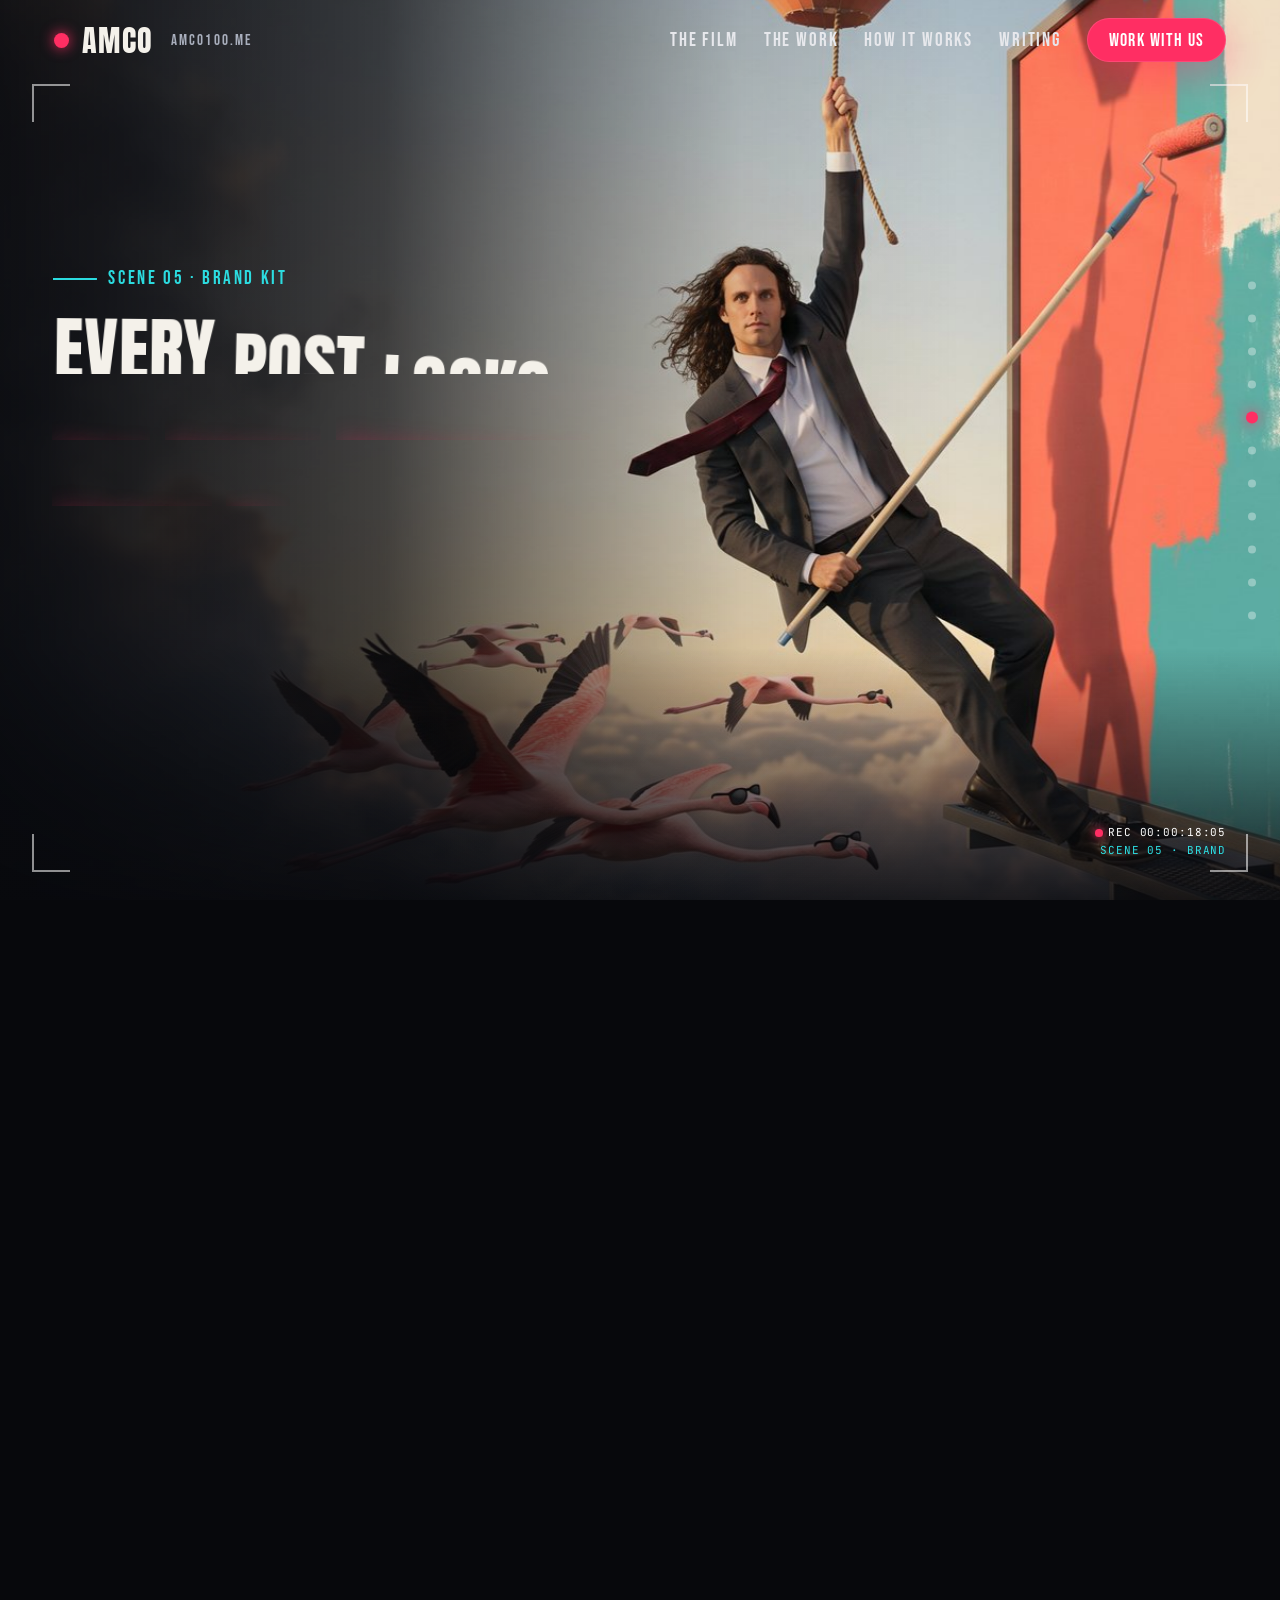
==== commit 1cb3e842: "Home: no demo stamp on scene 08 (Cam, 2026-10-30) Co-Authored-By: Claude Opus 5.5 <noreply@anthropic" ====
--- a/index.html
+++ b/index.html
@@ -29,7 +29,7 @@
      set by build.mjs) the intro autoplays and scrolling scrubs the rest.
      Never load anything from the network: fonts and images are local. -->
 <script src="assets/gsap.min.js"></script>
-<script>window.SITE = true; window.TIMING = {"fps":30,"size":[1920,1080],"shutter":0.1,"shutterLen":0.9,"heroIn":0.25,"kickerIn":0.9,"headlineIn":1.15,"wordStagger":0.09,"subIn":1.9,"ctaIn":2.25,"jetsIn":1,"jetsFly":1.5,"jetsStagger":0.14,"hudIn":2.4,"introEnd":3.2,"heroHold":1.4,"chapterLen":4.2,"wipe":0.85,"holdAt":1.6,"holdLate":2.3,"burst":0.9,"tail":3,"scrollPerSecond":0.5,"stills":[0.6,3,7.4,11.6,15.8,20,24.2,28.4,32.6,36.8,41,44.6,46.8]}; window.DATA = {"brand":"AMCO","site":"amco100.me","contactEmail":"camcampaigns@agentmail.to","contactSubject":"I want a campaign","place":"Pensacola, Florida","platforms":["Facebook","Instagram","Threads","X","YouTube","Reddit","LinkedIn","Pinterest","Etsy","Snapchat","TikTok"],"deliverables":["Customer profiles","Competitor intel","Keywords","Facebook and Instagram ads","Google search ads","Email sequences","Video ad scripts","Short vertical videos","Images","Content calendar","Brand kit","One-link campaign hub"],"chapters":[{"id":"launch","label":"Launch"},{"id":"research","label":"Research"},{"id":"intel","label":"Intel"},{"id":"ads","label":"Ads"},{"id":"brand","label":"Brand"},{"id":"video","label":"Video"},{"id":"delivery","label":"Delivery"},{"id":"work","label":"The work"},{"id":"reach","label":"Reach"},{"id":"how","label":"How it works"},{"id":"finale","label":"Work with us"}],"jets":[{"go":"research","label":"Research","x":70,"y":11,"w":8,"px":20,"py":12,"pw":24},{"go":"ads","label":"Ads and emails","x":87,"y":14,"w":9.5,"px":80,"py":12,"pw":26},{"go":"work","label":"See one we made","x":78,"y":27,"w":8,"px":24,"py":26,"pw":20},{"go":"reach","label":"11 platforms","x":92,"y":34,"w":6.5,"px":80,"py":26,"pw":20},{"go":"how","label":"How it works","x":72,"y":41,"w":7,"px":22,"py":39,"pw":18}],"work":{"_note":"Big Lou Moving Co.: a made-up business built as a demo campaign by the showcase thread (2026-10-29). Copy, plan and colors come from its hub (https://claude.ai/artifact/R2MF36NJsgSizHeRPofnpE). Swap in any showcase campaign here.","name":"Big Lou Moving Co.","stamp":"Demo business, made up.","tagline":"Every 10 paid moves fund a free move for a family starting over.","sub":"A demo campaign for a family mover whose mascot is a gentle eight-foot sasquatch. Every 10 paid moves fund a free move for a family starting over. The posts, the plan and the brand, on one link.","whoTitle":"THE CAMPAIGN","who":["Family-owned movers","Sasquatch mascot","December push","10 moves = 1 free move"],"posts":[{"platform":"Instagram","text":"Lou carries pianos up three flights without breaking a sweat.\nHand him Grandma's teacup and he forgets how to breathe."},{"platform":"TikTok","text":"POV: your mover cried harder at your baby photos than you did."},{"platform":"Facebook","text":"Every 10 paid moves fund one free Fresh Start Move for a family starting over.\n60 moves. 6 fresh starts. Help us count."},{"platform":"X","text":"Things Lou has cried at this week:\nA wedding album.\nA kid's height chart on a door frame.\nA very nice lamp.\nHe's fine. Your stuff's fine."},{"platform":"Threads","text":"How Lou packs a box marked FRAGILE:\n1. Reads it twice.\n2. Whispers to it.\n3. Carries it like a newborn.\n4. Never explains the whisper."}],"plan":[{"when":"Dec 1","title":"Say the number"},{"when":"Week 2","title":"Lou being Lou, funny first"},{"when":"Week 3","title":"The tearjerker"},{"when":"Dec 28","title":"Last trucks, final count"}],"theme":{"paper":"#FFF6E8","top":"#2B3F7A","dark":"#1F2F5C","gold":"#F4B43A","hot":"#E8553A"},"toast":"<b>Copied.</b> Paste it into TikTok."}};</script>
+<script>window.SITE = true; window.TIMING = {"fps":30,"size":[1920,1080],"shutter":0.1,"shutterLen":0.9,"heroIn":0.25,"kickerIn":0.9,"headlineIn":1.15,"wordStagger":0.09,"subIn":1.9,"ctaIn":2.25,"jetsIn":1,"jetsFly":1.5,"jetsStagger":0.14,"hudIn":2.4,"introEnd":3.2,"heroHold":1.4,"chapterLen":4.2,"wipe":0.85,"holdAt":1.6,"holdLate":2.3,"burst":0.9,"tail":3,"scrollPerSecond":0.5,"stills":[0.6,3,7.4,11.6,15.8,20,24.2,28.4,32.6,36.8,41,44.6,46.8]}; window.DATA = {"brand":"AMCO","site":"amco100.me","contactEmail":"camcampaigns@agentmail.to","contactSubject":"I want a campaign","place":"Pensacola, Florida","platforms":["Facebook","Instagram","Threads","X","YouTube","Reddit","LinkedIn","Pinterest","Etsy","Snapchat","TikTok"],"deliverables":["Customer profiles","Competitor intel","Keywords","Facebook and Instagram ads","Google search ads","Email sequences","Video ad scripts","Short vertical videos","Images","Content calendar","Brand kit","One-link campaign hub"],"chapters":[{"id":"launch","label":"Launch"},{"id":"research","label":"Research"},{"id":"intel","label":"Intel"},{"id":"ads","label":"Ads"},{"id":"brand","label":"Brand"},{"id":"video","label":"Video"},{"id":"delivery","label":"Delivery"},{"id":"work","label":"The work"},{"id":"reach","label":"Reach"},{"id":"how","label":"How it works"},{"id":"finale","label":"Work with us"}],"jets":[{"go":"research","label":"Research","x":70,"y":11,"w":8,"px":20,"py":12,"pw":24},{"go":"ads","label":"Ads and emails","x":87,"y":14,"w":9.5,"px":80,"py":12,"pw":26},{"go":"work","label":"See one we made","x":78,"y":27,"w":8,"px":24,"py":26,"pw":20},{"go":"reach","label":"11 platforms","x":92,"y":34,"w":6.5,"px":80,"py":26,"pw":20},{"go":"how","label":"How it works","x":72,"y":41,"w":7,"px":22,"py":39,"pw":18}],"work":{"_note":"Big Lou Moving Co., from the showcase thread (2026-10-29). Copy, plan and colors come from its hub. Cam 2026-10-30: no on-screen demo stamp. Swap in any showcase campaign here.","name":"Big Lou Moving Co.","stamp":"","tagline":"Every 10 paid moves fund a free move for a family starting over.","sub":"A family mover whose mascot is a gentle eight-foot sasquatch, where every 10 paid moves fund a free move for a family starting over. The posts, the plan and the brand, on one link.","whoTitle":"THE CAMPAIGN","who":["Family-owned movers","Sasquatch mascot","December push","10 moves = 1 free move"],"posts":[{"platform":"Instagram","text":"Lou carries pianos up three flights without breaking a sweat.\nHand him Grandma's teacup and he forgets how to breathe."},{"platform":"TikTok","text":"POV: your mover cried harder at your baby photos than you did."},{"platform":"Facebook","text":"Every 10 paid moves fund one free Fresh Start Move for a family starting over.\n60 moves. 6 fresh starts. Help us count."},{"platform":"X","text":"Things Lou has cried at this week:\nA wedding album.\nA kid's height chart on a door frame.\nA very nice lamp.\nHe's fine. Your stuff's fine."},{"platform":"Threads","text":"How Lou packs a box marked FRAGILE:\n1. Reads it twice.\n2. Whispers to it.\n3. Carries it like a newborn.\n4. Never explains the whisper."}],"plan":[{"when":"Dec 1","title":"Say the number"},{"when":"Week 2","title":"Lou being Lou, funny first"},{"when":"Week 3","title":"The tearjerker"},{"when":"Dec 28","title":"Last trucks, final count"}],"theme":{"paper":"#FFF6E8","top":"#2B3F7A","dark":"#1F2F5C","gold":"#F4B43A","hot":"#E8553A"},"toast":"<b>Copied.</b> Paste it into TikTok."}};</script>
 
 <style>
   @font-face { font-family: "Anton"; src: url("assets/fonts/anton.woff2") format("woff2"); font-display: block; }
@@ -426,7 +426,7 @@
   $("#work-sub").textContent = Wk.sub;
   Object.entries(Wk.theme).forEach(([k, v]) => $("#phone").style.setProperty(`--h-${k}`, v));
   $("#screen-in").innerHTML =
-    `<div class="hub-top"><span class="stamp">${Wk.stamp}</span><b>${Wk.name}</b><i>${Wk.tagline}</i></div>` +
+    `<div class="hub-top">${Wk.stamp ? `<span class="stamp">${Wk.stamp}</span>` : ""}<b>${Wk.name}</b><i>${Wk.tagline}</i></div>` +
     `<div class="hub-sec"><h4>${Wk.whoTitle}</h4><div class="who">${Wk.who.map((p) => `<span>${p}</span>`).join("")}</div></div>` +
     `<div class="hub-sec"><h4>POSTS, ONE PER PLATFORM</h4>${Wk.posts.map((p) => `<div class="post"><small>${p.platform}</small><span class="copy">COPY</span><p>${p.text}</p></div>`).join("")}</div>` +
     `<div class="hub-sec"><h4>THE PLAN</h4><div class="plan">${Wk.plan.map((s) => `<div><b>${s.when}</b><span>${s.title}</span></div>`).join("")}</div></div>` +
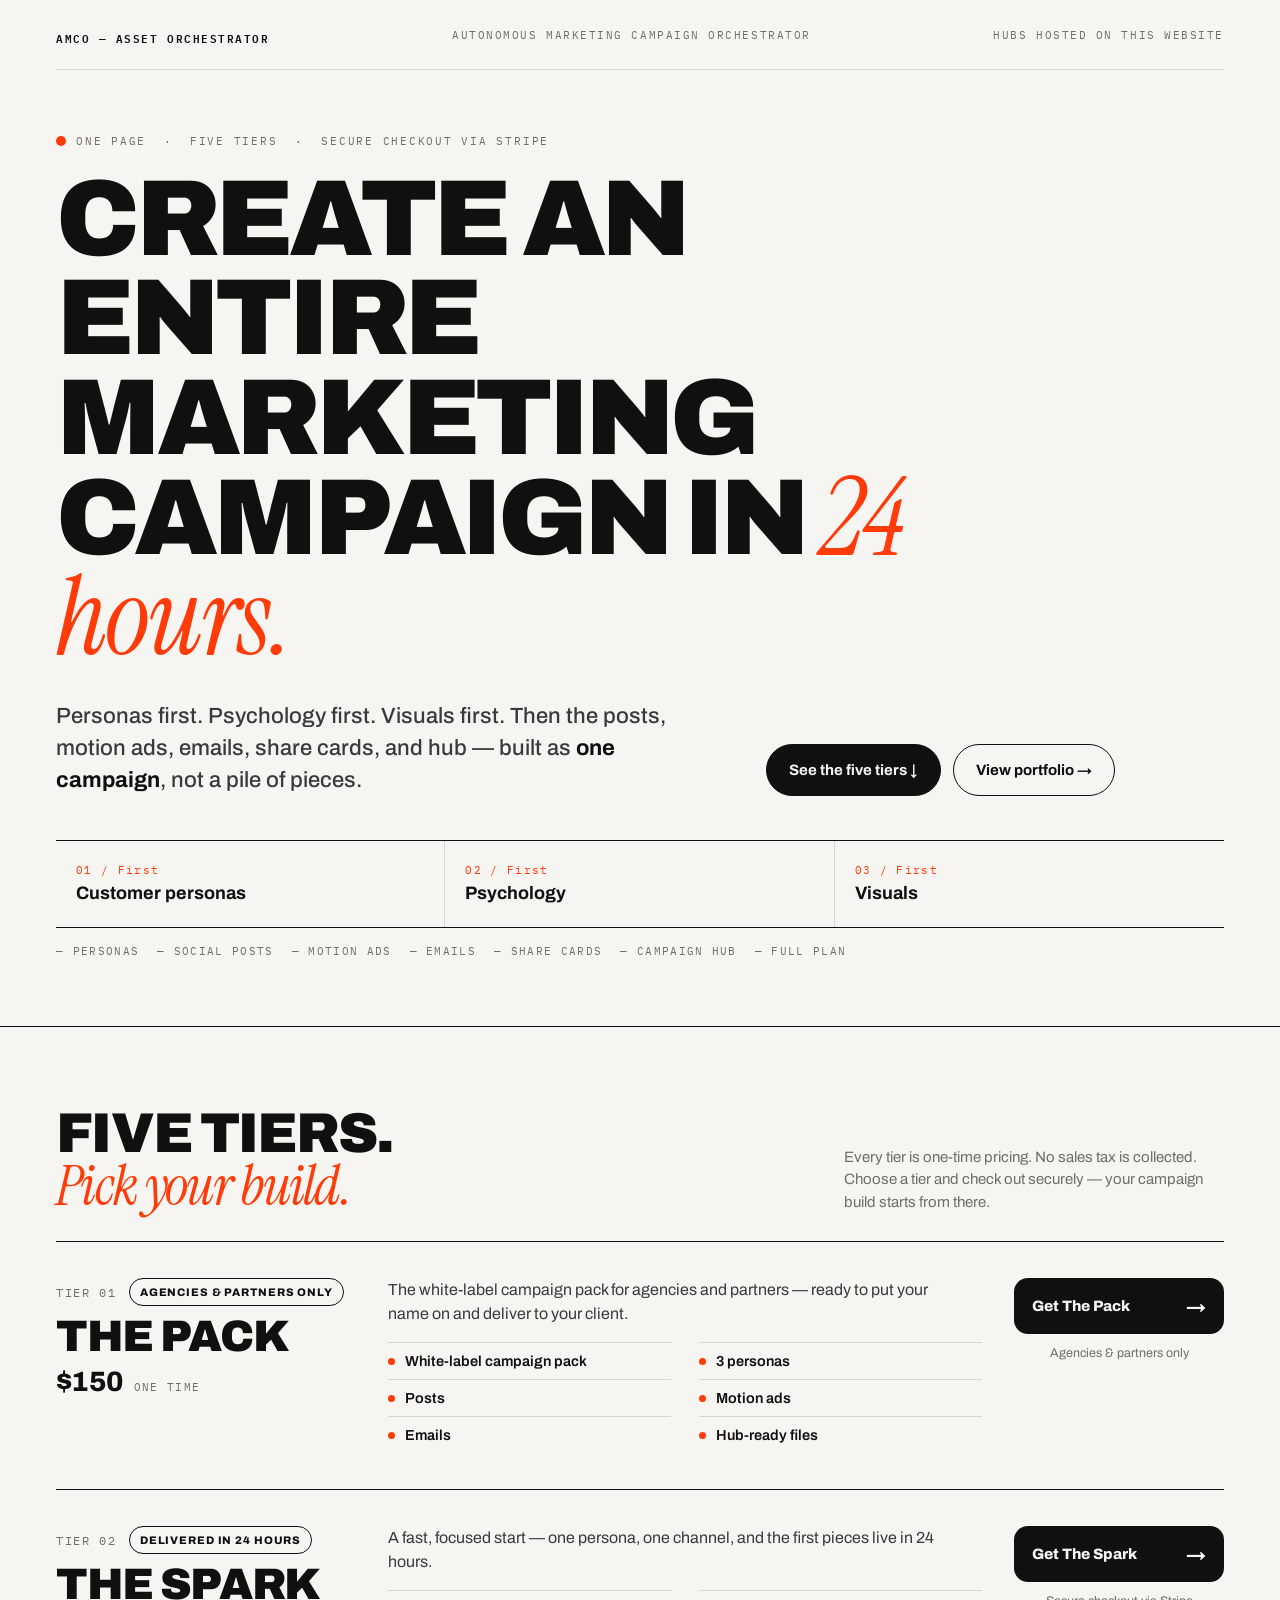
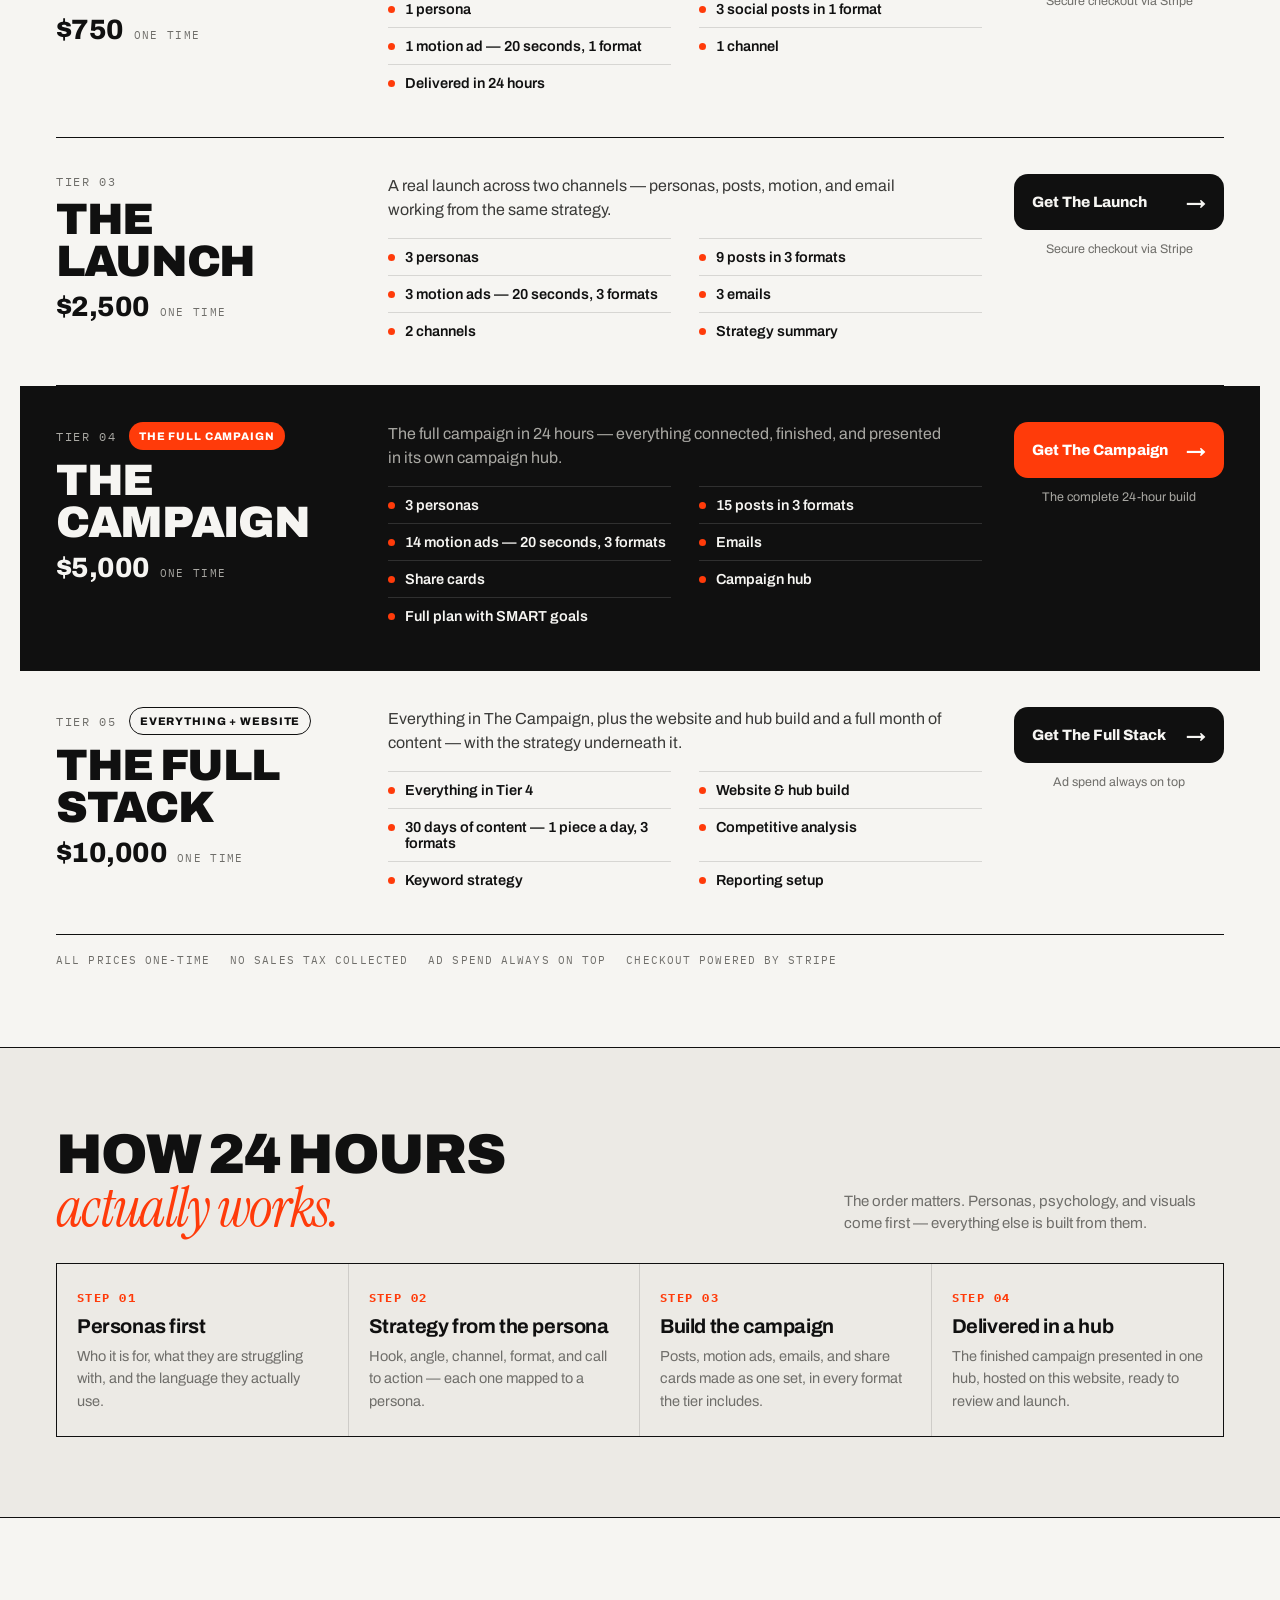
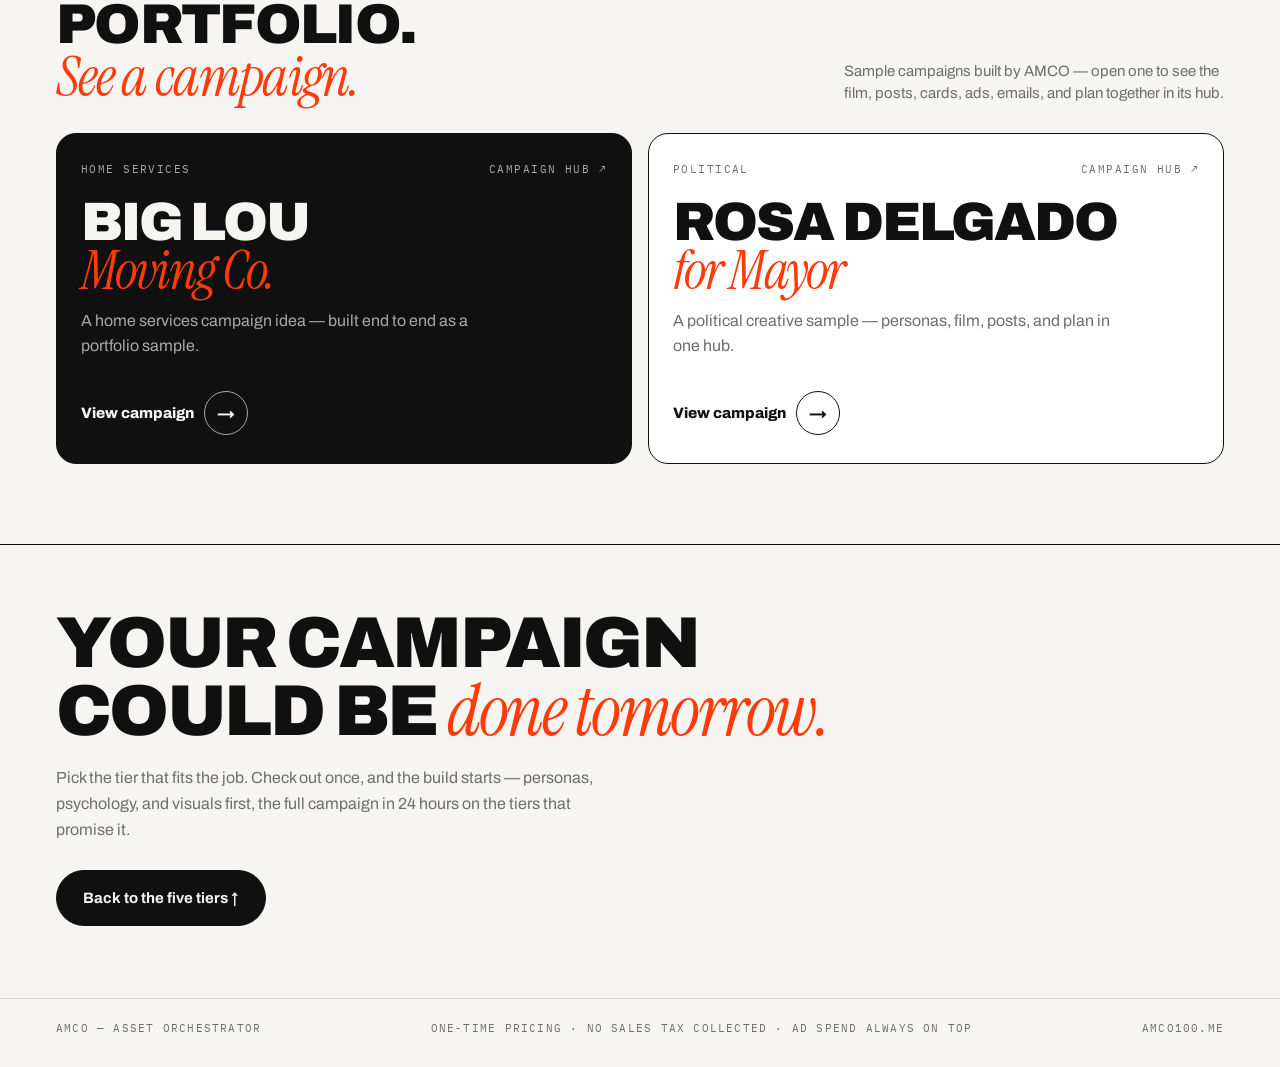
==== commit 1fec71fd: "Replace home page with one-page AMCO site (five Stripe tiers, Big Lou and Rosa)" ====
--- a/index.html
+++ b/index.html
@@ -3,927 +3,386 @@
 <head>
 <meta charset="utf-8">
 <meta name="viewport" content="width=device-width, initial-scale=1, viewport-fit=cover">
-<title>AMCO | Whole marketing campaigns, built for real businesses</title>
-<meta name="description" content="AMCO builds complete marketing campaigns for local businesses: customer research, posts for 11 platforms, ads, emails, images and video, delivered on one link and ready to post.">
-<meta name="theme-color" content="#07080c">
-<!-- Link previews on X, LinkedIn, iMessage and Slack. The card is drawn by
-     docs/amco-site/share-card.mjs from the hero shot. Absolute URLs: the
-     scrapers do not resolve relative ones. -->
-<meta property="og:type" content="website">
-<meta property="og:site_name" content="AMCO">
-<meta property="og:url" content="https://amco100.me/">
-<meta property="og:title" content="It's a normal Tuesday. Your campaign is done.">
-<meta property="og:description" content="Customer research, posts for 11 platforms, ads, emails, images and video. One link, ready to post.">
-<meta property="og:image" content="https://amco100.me/assets/img/share.jpg">
-<meta property="og:image:width" content="1200">
-<meta property="og:image:height" content="630">
-<meta property="og:image:alt" content="A man in a suit types at a desk bolted to a flying jet. Headline: It's a normal Tuesday. Your campaign is done.">
-<meta name="twitter:card" content="summary_large_image">
-<meta name="twitter:title" content="It's a normal Tuesday. Your campaign is done.">
-<meta name="twitter:description" content="Customer research, posts for 11 platforms, ads, emails, images and video. One link, ready to post.">
-<meta name="twitter:image" content="https://amco100.me/assets/img/share.jpg">
-<link rel="icon" href="data:image/svg+xml,<svg xmlns='http://www.w3.org/2000/svg' viewBox='0 0 16 16'><circle cx='8' cy='8' r='6' fill='%23ff2e63'/></svg>">
-<!-- Motion scene, built with the amco-orchestrator motion kit: ONE paused GSAP
-     timeline on window.__timeline, every time from timing.ts, facts from
-     data.json. render.mjs seeks it to make video; on the website (SITE mode,
-     set by build.mjs) the intro autoplays and scrolling scrubs the rest.
-     Never load anything from the network: fonts and images are local. -->
-<script src="assets/gsap.min.js"></script>
-<script>window.SITE = true; window.TIMING = {"fps":30,"size":[1920,1080],"shutter":0.1,"shutterLen":0.9,"heroIn":0.25,"kickerIn":0.9,"headlineIn":1.15,"wordStagger":0.09,"subIn":1.9,"ctaIn":2.25,"jetsIn":1,"jetsFly":1.5,"jetsStagger":0.14,"hudIn":2.4,"introEnd":3.2,"heroHold":1.4,"chapterLen":4.2,"wipe":0.85,"holdAt":1.6,"holdLate":2.3,"burst":0.9,"tail":3,"scrollPerSecond":0.5,"stills":[0.6,3,7.4,11.6,15.8,20,24.2,28.4,32.6,36.8,41,44.6,46.8]}; window.DATA = {"brand":"AMCO","site":"amco100.me","contactEmail":"camcampaigns@agentmail.to","contactSubject":"I want a campaign","place":"Pensacola, Florida","platforms":["Facebook","Instagram","Threads","X","YouTube","Reddit","LinkedIn","Pinterest","Etsy","Snapchat","TikTok"],"deliverables":["Customer profiles","Competitor intel","Keywords","Facebook and Instagram ads","Google search ads","Email sequences","Video ad scripts","Short vertical videos","Images","Content calendar","Brand kit","One-link campaign hub"],"chapters":[{"id":"launch","label":"Launch"},{"id":"research","label":"Research"},{"id":"intel","label":"Intel"},{"id":"ads","label":"Ads"},{"id":"brand","label":"Brand"},{"id":"video","label":"Video"},{"id":"delivery","label":"Delivery"},{"id":"work","label":"The work"},{"id":"reach","label":"Reach"},{"id":"how","label":"How it works"},{"id":"finale","label":"Work with us"}],"jets":[{"go":"research","label":"Research","x":70,"y":11,"w":8,"px":20,"py":12,"pw":24},{"go":"ads","label":"Ads and emails","x":87,"y":14,"w":9.5,"px":80,"py":12,"pw":26},{"go":"work","label":"See one we made","x":78,"y":27,"w":8,"px":24,"py":26,"pw":20},{"go":"reach","label":"11 platforms","x":92,"y":34,"w":6.5,"px":80,"py":26,"pw":20},{"go":"how","label":"How it works","x":72,"y":41,"w":7,"px":22,"py":39,"pw":18}],"work":{"_note":"Big Lou Moving Co., from the showcase thread (2026-10-29). Copy, plan and colors come from its hub. Cam 2026-10-30: no on-screen demo stamp. Swap in any showcase campaign here.","name":"Big Lou Moving Co.","stamp":"","tagline":"Every 10 paid moves fund a free move for a family starting over.","sub":"A family mover whose mascot is a gentle eight-foot sasquatch, where every 10 paid moves fund a free move for a family starting over. The posts, the plan and the brand, on one link.","whoTitle":"THE CAMPAIGN","who":["Family-owned movers","Sasquatch mascot","December push","10 moves = 1 free move"],"posts":[{"platform":"Instagram","text":"Lou carries pianos up three flights without breaking a sweat.\nHand him Grandma's teacup and he forgets how to breathe."},{"platform":"TikTok","text":"POV: your mover cried harder at your baby photos than you did."},{"platform":"Facebook","text":"Every 10 paid moves fund one free Fresh Start Move for a family starting over.\n60 moves. 6 fresh starts. Help us count."},{"platform":"X","text":"Things Lou has cried at this week:\nA wedding album.\nA kid's height chart on a door frame.\nA very nice lamp.\nHe's fine. Your stuff's fine."},{"platform":"Threads","text":"How Lou packs a box marked FRAGILE:\n1. Reads it twice.\n2. Whispers to it.\n3. Carries it like a newborn.\n4. Never explains the whisper."}],"plan":[{"when":"Dec 1","title":"Say the number"},{"when":"Week 2","title":"Lou being Lou, funny first"},{"when":"Week 3","title":"The tearjerker"},{"when":"Dec 28","title":"Last trucks, final count"}],"theme":{"paper":"#FFF6E8","top":"#2B3F7A","dark":"#1F2F5C","gold":"#F4B43A","hot":"#E8553A"},"toast":"<b>Copied.</b> Paste it into TikTok."}};</script>
-
+<meta name="color-scheme" content="light dark">
+<link rel="icon" href="data:,">
+<title>AMCO — Create an Entire Marketing Campaign in 24 Hours</title>
+<link rel="preconnect" href="https://fonts.googleapis.com">
+<link rel="preconnect" href="https://fonts.gstatic.com" crossorigin>
+<link href="https://fonts.googleapis.com/css2?family=Archivo:ital,wght@0,400;0,500;0,600;0,700;0,800;0,900;1,700&family=Instrument+Serif:ital@0;1&family=IBM+Plex+Mono:wght@400;500;600&display=swap" rel="stylesheet">
 <style>
-  @font-face { font-family: "Anton"; src: url("assets/fonts/anton.woff2") format("woff2"); font-display: block; }
-  @font-face { font-family: "Bebas Neue"; src: url("assets/fonts/bebas-neue.woff2") format("woff2"); font-display: block; }
-  @font-face { font-family: "Inter"; src: url("assets/fonts/inter.woff2") format("woff2"); font-weight: 100 900; font-display: swap; }
-  @font-face { font-family: "JetBrains Mono"; src: url("assets/fonts/jetbrains-mono.woff2") format("woff2"); font-weight: 100 800; font-display: swap; }
-
-  :root {
-    --bg: #07080c; --ink: #f4f1ea; --muted: #a9afbd; --dim: #6b7280;
-    --neon: #ff2e63; --cyan: #2de2e6; --ember: #ff7a1a; --gold: #ffc53d;
-    --display: "Anton", "Impact", "Arial Narrow", sans-serif;
-    --hud: "Bebas Neue", "Anton", sans-serif;
-    --body: "Inter", "Helvetica Neue", Arial, sans-serif;
-    --mono: "JetBrains Mono", ui-monospace, monospace;
-    --gutter: clamp(16px, 4.2vw, 80px);
+:root{
+  --bg:#f6f5f2;
+  --bg2:#eceae5;
+  --ink:#101010;
+  --ink2:#3a3a38;
+  --muted:#6f6e6a;
+  --line:#10101022;
+  --line-strong:#101010;
+  --card:#ffffff;
+  --card-ink:#101010;
+  --accent:#ff3b0a;
+  --accent-ink:#ffffff;
+  --dark:#101010;
+  --dark-ink:#f6f5f2;
+  --dark-muted:#a9a8a3;
+  --radius:20px;
+}
+@media (prefers-color-scheme: dark){
+  :root{
+    --bg:#0e0e0e;
+    --bg2:#171716;
+    --ink:#f4f3ef;
+    --ink2:#d6d5cf;
+    --muted:#9c9b96;
+    --line:#ffffff24;
+    --line-strong:#f4f3ef;
+    --card:#171716;
+    --card-ink:#f4f3ef;
+    --dark:#f4f3ef;
+    --dark-ink:#101010;
+    --dark-muted:#5c5b57;
   }
-  * { box-sizing: border-box; }
-  html, body { margin: 0; background: var(--bg); color: var(--ink); font-family: var(--body); }
-  body { overflow-x: hidden; -webkit-font-smoothing: antialiased; }
-  body.render { width: 100vw; height: 100vh; overflow: hidden; }
-  a { color: inherit; }
-
-  /* The stage is the film frame: fixed, full viewport. The scroller under it
-     only provides scroll distance (SITE mode). */
-  .stage { position: fixed; inset: 0; overflow: hidden; background: var(--bg); }
-  #scroller { position: relative; width: 1px; pointer-events: none; }
-
-  /* Shots: one full-bleed image per chapter. .cam takes mouse parallax, the
-     img takes the timeline's camera moves, so they never fight. */
-  .shot { position: absolute; inset: 0; visibility: hidden; }
-  .shot .cam { position: absolute; inset: -3%; will-change: transform; }
-  .shot img { position: absolute; inset: 0; width: 100%; height: 100%; object-fit: cover; will-change: transform; }
-  .shot::after { content: ""; position: absolute; inset: 0; pointer-events: none;
-    background: linear-gradient(90deg, rgba(7,8,12,.92) 0%, rgba(7,8,12,.72) 30%, rgba(7,8,12,.12) 58%, rgba(7,8,12,0) 75%),
-                linear-gradient(0deg, rgba(7,8,12,.85) 0%, rgba(7,8,12,0) 28%); }
-  #shot-launch img { object-position: 50% 30%; }
-  #shot-research img { object-position: 60% 40%; }
-  #shot-intel img { object-position: 60% 40%; }
-  #shot-ads img { object-position: 55% 40%; }
-  #shot-brand img { object-position: 60% 40%; }
-  #shot-video img { object-position: 62% 40%; }
-  #how-bg .bgimg { object-position: 60% 35%; }
-  #shot-delivery img { object-position: 60% 35%; }
-  /* Reach and How keep their graphic look: the scene sits behind a dark wash. */
-  .bgimg { position: absolute; inset: -3%; width: 106%; height: 106%; object-fit: cover; object-position: 58% 40%; will-change: transform; }
-  .reach-bg::after, .how-bg::after { content: ""; position: absolute; inset: 0; pointer-events: none;
-    background: linear-gradient(90deg, rgba(7,8,12,.9) 0%, rgba(7,8,12,.66) 40%, rgba(7,8,12,.3) 70%, rgba(7,8,12,.45) 100%), linear-gradient(0deg, rgba(7,8,12,.85) 0%, rgba(7,8,12,0) 40%); }
-  .how-bg::after { background: linear-gradient(0deg, rgba(7,8,12,.92) 0%, rgba(7,8,12,.55) 55%, rgba(7,8,12,.25) 100%); }
-  .reach-bg .ticker { z-index: 1; }
-
-  /* Jets: --x/--y are % of the stage, --w is vw; --px/--py/--pw on phones. */
-  .jets { position: absolute; inset: 0; z-index: 4; pointer-events: none; }
-  .jet { position: absolute; left: calc(var(--x) * 1%); top: calc(var(--y) * 1%); width: calc(var(--w) * 1vw); transform: translate(-50%, -50%); pointer-events: auto; text-decoration: none; display: block; visibility: hidden; }
-  .jet .fly, .jet .bob { display: block; position: relative; }
-  .jet img { display: block; width: 100%; filter: drop-shadow(0 8px 10px rgba(0,0,0,.28)); transition: transform .35s cubic-bezier(.3,1.6,.5,1); }
-  .jet .trail { position: absolute; right: 86%; top: 48%; width: 320%; height: 16%; border-radius: 50%; pointer-events: none;
-    background: linear-gradient(90deg, rgba(255,255,255,0), rgba(255,255,255,.55) 60%, rgba(255,255,255,.95)); filter: blur(3px); transform-origin: 100% 50%; transition: transform .35s, filter .35s; }
-  .jet .burn { position: absolute; right: 93%; top: 47%; width: 14%; height: 12%; border-radius: 50%; background: radial-gradient(closest-side, #fff7d6, #ffb347 45%, rgba(255,90,30,0)); opacity: 0; transition: opacity .25s; }
-  .jet .tag { position: absolute; left: 50%; top: 100%; margin-top: 2px; transform: translateX(-50%); white-space: nowrap; font-family: var(--hud); font-size: clamp(12px, .95vw, 18px); letter-spacing: .1em; text-transform: uppercase; padding: .3em .85em; border-radius: 999px; color: #fff; background: rgba(7,8,12,.62); box-shadow: 0 0 0 1px rgba(255,255,255,.35) inset; backdrop-filter: blur(4px); transition: background .25s, box-shadow .25s, transform .25s; }
-  .jet .tag b { font-weight: 400; color: var(--cyan); margin-left: .35em; }
-  .jet:hover img, .jet:focus-visible img { transform: translateY(-8%) rotate(-5deg) scale(1.1); }
-  .jet:hover .trail, .jet:focus-visible .trail { transform: scaleX(1.35); filter: blur(2px) brightness(1.2); }
-  .jet:hover .burn, .jet:focus-visible .burn { opacity: 1; }
-  .jet:hover .tag, .jet:focus-visible .tag { background: var(--neon); box-shadow: 0 0 22px rgba(255,46,99,.75); transform: translateX(-50%) scale(1.06); }
-  .jet:hover .tag b, .jet:focus-visible .tag b { color: #fff; }
-  .jet:focus-visible { outline: none; }
-  .jet:focus-visible .tag { outline: 2px solid var(--cyan); outline-offset: 2px; }
-  #card-launch { width: min(760px, 42vw); }
-  #card-launch h1 { font-size: clamp(50px, 6.2vw, 124px); }
-  canvas#fx { position: absolute; inset: 0; width: 100%; height: 100%; pointer-events: none; }
-  .grain { position: absolute; inset: -50%; pointer-events: none; opacity: .09; mix-blend-mode: overlay;
-    background-image: url("data:image/svg+xml,<svg xmlns='http://www.w3.org/2000/svg' width='220' height='220'><filter id='n'><feTurbulence type='fractalNoise' baseFrequency='.85' numOctaves='2' stitchTiles='stitch'/></filter><rect width='100%' height='100%' filter='url(%23n)'/></svg>"); }
-  .vignette { position: absolute; inset: 0; pointer-events: none; background: radial-gradient(ellipse at 60% 45%, rgba(0,0,0,0) 45%, rgba(0,0,0,.55) 100%); }
-  .streaks { position: absolute; inset: 0; pointer-events: none; opacity: 0; mix-blend-mode: screen;
-    background: repeating-linear-gradient(180deg, rgba(255,255,255,0) 0 22px, rgba(255,255,255,.55) 22px 24px, rgba(255,255,255,0) 24px 61px, rgba(45,226,230,.6) 61px 62px, rgba(255,255,255,0) 62px 97px, rgba(255,46,99,.55) 97px 99px);
-    filter: blur(1px); }
-  .flash { position: absolute; inset: 0; background: #fff; opacity: 0; pointer-events: none; }
-  .shutter { position: absolute; left: 0; right: 0; height: 50.5%; background: #000; z-index: 30; }
-  .shutter.top { top: 0; } .shutter.bot { bottom: 0; }
-
-  /* Copy blocks */
-  .card { position: absolute; left: var(--gutter); top: 0; bottom: 0; width: min(780px, 52vw); display: flex; flex-direction: column; justify-content: center; align-items: flex-start; visibility: hidden; z-index: 5; }
-  /* Cards and the top bar span big areas: only their own links take clicks,
-     so the jets underneath stay clickable. */
-  .card, nav.top { pointer-events: none; }
-  .card a, .card .step, nav.top a, nav.top button { pointer-events: auto; }
-  .kicker { font-family: var(--hud); font-size: clamp(16px, 1.45vw, 28px); letter-spacing: .14em; color: var(--cyan); display: flex; align-items: center; gap: .6em; }
-  .kicker::before { content: ""; width: 2.4em; height: 2px; background: currentColor; }
-  h1, h2 { font-family: var(--display); font-weight: 400; text-transform: uppercase; line-height: .92; margin: .25em 0 .35em; letter-spacing: .005em; }
-  h1 { font-size: clamp(54px, 7.6vw, 150px); }
-  h2 { font-size: clamp(44px, 5.6vw, 112px); }
-  .w { display: inline-block; overflow: hidden; vertical-align: top; padding: .04em .02em 0; margin: -.04em -.02em 0; }
-  .w > span { display: inline-block; }
-  h1 em, h2 em { font-style: normal; color: var(--neon); text-shadow: 0 0 .35em rgba(255,46,99,.45); }
-  .sub { font-size: clamp(16px, 1.3vw, 24px); line-height: 1.5; color: #d9dbe2; max-width: 34em; margin: 0 0 1.6em; }
-  .ctas { display: flex; flex-wrap: wrap; gap: 14px; }
-  .btn { position: relative; display: inline-flex; align-items: center; gap: .6em; padding: .95em 1.5em; border-radius: 999px; font-family: var(--hud); font-size: clamp(18px, 1.35vw, 26px); letter-spacing: .08em; text-decoration: none; cursor: pointer; border: 0; will-change: transform; }
-  .btn.primary { background: var(--neon); color: #fff; box-shadow: 0 0 0 1px rgba(255,255,255,.12) inset, 0 10px 40px rgba(255,46,99,.45); }
-  .btn.primary:hover { box-shadow: 0 0 0 1px rgba(255,255,255,.3) inset, 0 12px 60px rgba(255,46,99,.75); }
-  .btn.ghost { color: var(--ink); background: rgba(255,255,255,.06); box-shadow: 0 0 0 1px rgba(255,255,255,.28) inset; backdrop-filter: blur(6px); }
-  .btn.ghost:hover { background: rgba(255,255,255,.14); }
-  .btn:focus-visible { outline: 3px solid var(--cyan); outline-offset: 3px; }
-  .btn .arr { transition: transform .25s; } .btn:hover .arr { transform: translateX(4px); }
-
-  /* HUD: the camera viewfinder over everything */
-  .hud { position: absolute; inset: 0; pointer-events: none; z-index: 10; }
-  .hud .corner { position: absolute; width: 38px; height: 38px; border: 2px solid rgba(255,255,255,.55); opacity: 0; }
-  .hud .tl { top: 84px; left: calc(var(--gutter) - 22px); border-right: 0; border-bottom: 0; }
-  .hud .tr { top: 84px; right: calc(var(--gutter) - 22px); border-left: 0; border-bottom: 0; }
-  .hud .bl { bottom: 28px; left: calc(var(--gutter) - 22px); border-right: 0; border-top: 0; }
-  .hud .br { bottom: 28px; right: calc(var(--gutter) - 22px); border-left: 0; border-top: 0; }
-  .hud .readout { position: absolute; bottom: 40px; right: var(--gutter); font-family: var(--mono); font-size: clamp(11px, .8vw, 15px); color: rgba(255,255,255,.75); letter-spacing: .08em; text-align: right; opacity: 0; line-height: 1.7; }
-  .rec { color: #fff; } .rec i { display: inline-block; width: .7em; height: .7em; border-radius: 50%; background: var(--neon); margin-right: .5em; vertical-align: -1px; box-shadow: 0 0 10px var(--neon); }
-  .hud .scene-name { color: var(--cyan); }
-
-  /* Top bar */
-  nav.top { position: fixed; top: 0; left: 0; right: 0; z-index: 20; display: flex; align-items: center; justify-content: space-between; padding: 18px var(--gutter); opacity: 0; }
-  .logo { display: flex; align-items: center; gap: .45em; font-family: var(--display); font-size: 30px; letter-spacing: .04em; text-decoration: none; }
-  .logo b { width: .5em; height: .5em; border-radius: 50%; background: var(--neon); box-shadow: 0 0 14px var(--neon); }
-  .logo small { font-family: var(--hud); font-size: 15px; color: var(--muted); letter-spacing: .14em; margin-left: .3em; }
-  .links { display: flex; align-items: center; gap: clamp(14px, 2vw, 34px); font-family: var(--hud); font-size: 19px; letter-spacing: .1em; }
-  .links a { text-decoration: none; color: #e7e8ec; }
-  .links a:hover { color: var(--cyan); }
-  .links .btn { font-size: 18px; padding: .65em 1.2em; }
-
-  /* Chapter rail */
-  .rail { position: fixed; right: calc(var(--gutter) - 30px); top: 50%; transform: translateY(-50%); z-index: 20; display: flex; flex-direction: column; gap: 14px; opacity: 0; }
-  .rail button { all: unset; cursor: pointer; display: flex; align-items: center; justify-content: flex-end; gap: 10px; font-family: var(--hud); letter-spacing: .12em; font-size: 15px; color: rgba(255,255,255,0); transition: color .2s; }
-  .rail button i { width: 8px; height: 8px; border-radius: 50%; background: rgba(255,255,255,.35); transition: all .25s; }
-  .rail button:hover, .rail button:focus-visible { color: rgba(255,255,255,.9); }
-  .rail button.on i { background: var(--neon); box-shadow: 0 0 10px var(--neon); transform: scale(1.5); }
-
-  .hint { position: absolute; left: 50%; bottom: 34px; transform: translateX(-50%); font-family: var(--hud); letter-spacing: .2em; font-size: 16px; color: rgba(255,255,255,.7); z-index: 6; opacity: 0; text-align: center; }
-  .hint span { display: block; width: 2px; height: 34px; margin: 8px auto 0; background: linear-gradient(var(--neon), transparent); }
-
-  /* Reach: platforms wall */
-  #card-reach { width: auto; right: var(--gutter); align-items: stretch; }
-  .count { font-family: var(--display); font-size: clamp(120px, 17vw, 330px); line-height: .8; color: var(--neon); text-shadow: 0 0 40px rgba(255,46,99,.45); float: left; margin: 0 .12em 0 -.04em; }
-  .reach-top { display: flow-root; }
-  .reach-top h2 { margin-top: .1em; }
-  .chips { display: flex; flex-wrap: wrap; gap: 10px; max-width: 1180px; margin-top: 22px; }
-  .chip { font-family: var(--hud); font-size: clamp(17px, 1.45vw, 28px); letter-spacing: .08em; padding: .35em .8em; border-radius: 6px; background: rgba(255,255,255,.07); box-shadow: 0 0 0 1px rgba(255,255,255,.18) inset; }
-  .chip.p { color: #fff; background: rgba(45,226,230,.12); box-shadow: 0 0 0 1px rgba(45,226,230,.55) inset; }
-  .reach-bg { position: absolute; inset: 0; visibility: hidden; background: radial-gradient(ellipse at 20% 30%, rgba(255,46,99,.20), transparent 55%), radial-gradient(ellipse at 85% 80%, rgba(45,226,230,.16), transparent 50%), #07080c; }
-  .ticker { position: absolute; left: 0; white-space: nowrap; font-family: var(--display); text-transform: uppercase; font-size: clamp(60px, 9vw, 180px); color: transparent; -webkit-text-stroke: 1.5px rgba(255,255,255,.10); line-height: 1; }
-
-  /* How it works */
-  #card-how { width: auto; right: var(--gutter); align-items: stretch; }
-  .steps { display: grid; grid-template-columns: repeat(3, 1fr); gap: clamp(12px, 1.6vw, 28px); margin-top: 10px; }
-  .step { position: relative; padding: clamp(18px, 2vw, 34px); border-radius: 14px; background: linear-gradient(160deg, rgba(255,255,255,.09), rgba(255,255,255,.02)); box-shadow: 0 0 0 1px rgba(255,255,255,.14) inset; transform-style: preserve-3d; }
-  .step .n { font-family: var(--display); font-size: clamp(48px, 5vw, 96px); line-height: 1; color: var(--cyan); text-shadow: 0 0 24px rgba(45,226,230,.35); }
-  .step h3 { font-family: var(--hud); font-weight: 400; font-size: clamp(24px, 2.1vw, 40px); letter-spacing: .06em; margin: .3em 0 .3em; }
-  .step p { margin: 0; color: #cfd2da; line-height: 1.5; font-size: clamp(14px, 1.05vw, 19px); }
-  .how-bg { position: absolute; inset: 0; visibility: hidden; background: linear-gradient(180deg, #0a0c14, #07080c); }
-  .how-bg::before { content: ""; position: absolute; inset: 0; background-image: linear-gradient(rgba(45,226,230,.07) 1px, transparent 1px), linear-gradient(90deg, rgba(45,226,230,.07) 1px, transparent 1px); background-size: 64px 64px; mask-image: radial-gradient(ellipse at 50% 60%, #000 30%, transparent 75%); }
-
-  /* Finale */
-  .finale-bg { position: absolute; inset: 0; visibility: hidden; background: radial-gradient(ellipse at 70% 60%, #3a1206 0%, #12070a 45%, #07080c 80%); }
-  .city { position: absolute; left: 0; right: 0; bottom: 0; height: 42%; }
-  #card-finale { width: min(980px, 64vw); }
-  #card-finale h2 { font-size: clamp(54px, 7vw, 140px); }
-  .mailline { margin: 1.1em 0 0; font-family: var(--mono); font-size: clamp(12px, .9vw, 16px); color: var(--muted); }
-  .mailline span { color: var(--ink); user-select: all; }
-  .foot { position: absolute; left: calc(var(--gutter) - 12px); bottom: 16px; display: flex; flex-direction: column; gap: 4px; padding: 8px 12px; border-radius: 8px; background: rgba(7,8,12,.82); backdrop-filter: blur(4px); font-size: 13px; color: var(--dim); z-index: 6; visibility: hidden; }
-  .foot a { color: var(--muted); }
-
-  /* The work: a showcase campaign hub on a phone drawn in code.
-     Everything inside the phone is sized in em off the phone's font-size, so
-     the screen scroll (--scroll, 0 to 1, tweened on the timeline) travels the
-     same distance at every viewport size. */
-  .work-bg { position: absolute; inset: 0; visibility: hidden; background: radial-gradient(ellipse at 72% 45%, rgba(45,226,230,.16), transparent 55%), radial-gradient(ellipse at 10% 90%, rgba(255,46,99,.14), transparent 50%), #07080c; }
-  .work-bg::before { content: ""; position: absolute; inset: 0; background-image: radial-gradient(rgba(255,255,255,.10) 1px, transparent 1.4px); background-size: 28px 28px; mask-image: radial-gradient(ellipse at 70% 50%, #000 0%, transparent 70%); -webkit-mask-image: radial-gradient(ellipse at 70% 50%, #000 0%, transparent 70%); }
-  .phone { position: absolute; left: 70%; top: 52%; font-size: min(1.55vh, 1.05vw); width: 24em; height: 49em; margin: -24.5em 0 0 -12em; border-radius: 3.6em; padding: .9em; background: linear-gradient(145deg, #2a2e3a, #0d0f15 60%); box-shadow: 0 0 0 .18em #3a3f4d inset, 0 2.4em 6em rgba(0,0,0,.65), 0 0 9em rgba(45,226,230,.18); visibility: hidden; }
-  .phone::before { content: ""; position: absolute; top: 1.6em; left: 50%; width: 6.5em; height: 1.8em; margin-left: -3.25em; border-radius: 1em; background: #050608; z-index: 3; }
-  /* The hub wears the sample campaign's own brand colors (data.json work.theme). */
-  .screen { position: relative; width: 100%; height: 100%; border-radius: 2.8em; overflow: hidden; background: var(--h-paper); color: var(--h-dark); font-family: var(--body); }
-  .screen-in { --scroll: 0; --travel: 52em; transform: translateY(calc(var(--scroll) * var(--travel) * -1)); }
-  .hub-top { padding: 4.6em 1.6em 1.6em; background: var(--h-top); color: var(--h-paper); }
-  .hub-top .stamp { display: inline-block; font-family: var(--mono); font-size: .78em; letter-spacing: .08em; text-transform: uppercase; background: rgba(0,0,0,.35); padding: .35em .7em; border-radius: .4em; margin-bottom: 1em; }
-  .hub-top b { display: block; font-family: var(--display); font-weight: 400; font-size: 2.5em; line-height: .95; text-transform: uppercase; }
-  .hub-top i { display: block; font-style: normal; margin-top: .5em; font-size: 1.05em; opacity: .9; }
-  .hub-sec { padding: 1.3em 1.6em .4em; }
-  .hub-sec h4 { margin: 0 0 .7em; font-family: var(--hud); font-weight: 400; letter-spacing: .12em; font-size: 1.15em; color: var(--h-top); }
-  .who { display: flex; flex-wrap: wrap; gap: .5em; }
-  .who span { font-size: .86em; padding: .45em .75em; border-radius: 2em; background: var(--h-dark); color: var(--h-paper); }
-  .post { position: relative; background: #fff; border-radius: 1.1em; padding: 1em 1.1em; margin-bottom: .8em; box-shadow: 0 .2em .8em rgba(0,0,0,.10); }
-  .post small { display: block; font-family: var(--hud); letter-spacing: .1em; font-size: .95em; color: var(--h-hot); margin-bottom: .3em; }
-  .post p { margin: 0; font-size: 1.02em; line-height: 1.35; white-space: pre-line; }
-  .post .copy { position: absolute; right: .9em; top: .8em; font-family: var(--mono); font-size: .72em; color: var(--h-top); }
-  .plan { display: grid; gap: .45em; }
-  .plan div { display: grid; grid-template-columns: 6.6em 1fr; gap: .6em; align-items: baseline; padding: .6em .8em; border-radius: .7em; background: rgba(0,0,0,.06); transition: none; }
-  .plan div b { font-family: var(--hud); font-weight: 400; letter-spacing: .08em; font-size: 1.05em; }
-  .plan div span { font-size: .95em; }
-  .plan div.on { background: var(--h-top); color: var(--h-paper); }
-  .plan div.on b { color: var(--h-gold); }
-  .swatches { display: flex; gap: .5em; }
-  .swatches i { flex: 1; height: 3em; border-radius: .6em; box-shadow: 0 0 0 1px rgba(0,0,0,.12) inset; }
-  .toast { position: absolute; left: 50%; bottom: 2.4em; transform: translateX(-50%); white-space: nowrap; font-size: .95em; padding: .7em 1.1em; border-radius: 2em; background: var(--h-dark); color: var(--h-paper); box-shadow: 0 .6em 1.6em rgba(0,0,0,.3); visibility: hidden; z-index: 4; }
-  .toast b { color: var(--h-gold); font-weight: 600; }
-  .copybtn { all: unset; cursor: pointer; margin-left: .8em; padding: .2em .7em; border-radius: 4px; color: var(--cyan); box-shadow: 0 0 0 1px rgba(45,226,230,.5) inset; font-family: var(--mono); pointer-events: auto; }
-  .copybtn:hover { background: rgba(45,226,230,.12); }
-  .copybtn:focus-visible { outline: 2px solid var(--cyan); outline-offset: 2px; }
-  .menubtn { display: none; }
-  .menu { position: fixed; inset: 0; z-index: 40; display: flex; flex-direction: column; justify-content: center; gap: 6px; padding: 80px var(--gutter) 40px; background: rgba(7,8,12,.96); backdrop-filter: blur(8px); }
-  .menu[hidden] { display: none; }
-  .menu a, .menu button.x { all: unset; cursor: pointer; font-family: var(--display); text-transform: uppercase; font-size: clamp(30px, 9vw, 54px); line-height: 1.12; color: var(--ink); }
-  .menu a:focus-visible, .menu button.x:focus-visible { outline: 2px solid var(--cyan); outline-offset: 4px; }
-  .menu a.cur { color: var(--neon); }
-  .menu a.small { font-family: var(--hud); font-size: 22px; letter-spacing: .12em; color: var(--muted); margin-top: 18px; }
-  .menu button.x { position: absolute; top: 18px; right: var(--gutter); font-family: var(--hud); font-size: 20px; letter-spacing: .12em; padding: .5em .9em; border-radius: 999px; box-shadow: 0 0 0 1px rgba(255,255,255,.3) inset; }
-
-  /* Phones and portrait: copy sits at the bottom over a taller scrim. */
-  @media (max-aspect-ratio: 1/1), (max-width: 760px) {
-    .shot::after { background: linear-gradient(0deg, rgba(7,8,12,.97) 0%, rgba(7,8,12,.86) 40%, rgba(7,8,12,.15) 66%, rgba(7,8,12,0) 80%); }
-    #shot-launch img { object-position: 47% 20%; }
-    #shot-research img { object-position: 80% 30%; }
-    #shot-intel img { object-position: 88% 30%; }
-    #shot-brand img { object-position: 62% 40%; }
-    #shot-video img { object-position: 64% 40%; }
-    #how-bg .bgimg { object-position: 72% 30%; }
-    #shot-ads img { object-position: 60% 30%; }
-    #shot-delivery img { object-position: 68% 20%; }
-    .bgimg { object-position: 62% 30%; }
-    .card, #card-finale { width: auto; right: var(--gutter); justify-content: flex-end; padding-bottom: max(92px, 9vh); }
-    #card-reach, #card-how { justify-content: center; padding: 70px 0 40px; }
-    .steps { grid-template-columns: 1fr; }
-    .step { padding: 14px 18px; display: grid; grid-template-columns: auto 1fr; column-gap: 16px; align-items: center; }
-    .step .n { grid-row: span 2; }
-    .step h3 { margin: 0; }
-    .links a:not(.btn) { display: none; }
-    .rail { right: 6px; gap: 10px; }
-    .rail button span { display: none; }
-    .hud .readout { bottom: auto; top: 70px; }
-    .hud .corner { display: none; }
-    .hint { display: none; }
-    .foot { bottom: 10px; font-size: 11px; }
-    .count { font-size: clamp(110px, 32vw, 200px); }
-    .phone { left: 50%; top: 36%; font-size: min(.98vh, 2vw); }
-    #card-work { padding-bottom: max(64px, 6vh); }
-    #card-work h2 { font-size: clamp(40px, 11vw, 64px); }
-    #card-work .sub { font-size: 15px; margin-bottom: 0; }
-    .menubtn { display: inline-flex; font-size: 16px; padding: .6em 1em; }
-  }
-  @media (max-aspect-ratio: 1/1), (max-width: 760px) {
-    .jet { left: calc(var(--px) * 1%); top: calc(var(--py) * 1%); width: calc(var(--pw) * 1vw); }
-    .jet .tag { font-size: 11px; padding: .25em .6em; }
-    #card-launch { width: auto; }
-  }
-  @media (max-width: 760px) { .logo small { display: none; } }
+}
+*{box-sizing:border-box}
+html{scroll-behavior:smooth}
+body{margin:0;background:var(--bg);color:var(--ink);font-family:"Archivo",system-ui,sans-serif;-webkit-font-smoothing:antialiased}
+a{color:inherit}
+.wrap{max-width:1240px;margin:0 auto;padding:0 20px}
+@media(min-width:768px){.wrap{padding:0 36px}}
+
+/* HERO */
+.hero{padding:28px 0 0;border-bottom:1px solid var(--line-strong)}
+.topbar{display:flex;justify-content:space-between;gap:16px;flex-wrap:wrap;font-family:"IBM Plex Mono",monospace;font-size:11px;letter-spacing:.14em;text-transform:uppercase;padding-bottom:22px;border-bottom:1px solid var(--line)}
+.topbar strong{font-weight:600}
+.topbar span{color:var(--muted)}
+.hero-main{padding:44px 0 36px}
+@media(min-width:768px){.hero-main{padding:64px 0 48px}}
+.kicker{display:flex;align-items:center;gap:10px;font-family:"IBM Plex Mono",monospace;font-size:11px;letter-spacing:.16em;text-transform:uppercase;color:var(--muted);margin-bottom:22px}
+.kicker::before{content:"";width:10px;height:10px;background:var(--accent);display:inline-block;border-radius:50%}
+h1{font-size:clamp(44px,9.2vw,108px);line-height:.92;letter-spacing:-.04em;font-weight:900;text-transform:uppercase;margin:0;max-width:980px}
+h1 em{font-family:"Instrument Serif",serif;font-style:italic;font-weight:400;text-transform:none;letter-spacing:-.02em;color:var(--accent)}
+.hero-sub{display:grid;gap:24px;margin-top:32px}
+@media(min-width:860px){.hero-sub{grid-template-columns:1.2fr .8fr;align-items:end}}
+.hero-sub p{font-size:clamp(18px,2.2vw,22px);line-height:1.45;color:var(--ink2);margin:0;max-width:620px;font-weight:500}
+.hero-sub p b{color:var(--ink)}
+.hero-ctas{display:flex;flex-wrap:wrap;gap:12px}
+.btn{display:inline-flex;align-items:center;justify-content:center;gap:10px;min-height:52px;padding:0 22px;border-radius:999px;text-decoration:none;font-weight:700;font-size:15px;border:1px solid var(--line-strong);transition:.18s}
+.btn-primary{background:var(--ink);color:var(--bg);border-color:var(--ink)}
+.btn-primary:hover{background:var(--accent);border-color:var(--accent);color:#fff}
+.btn-ghost{background:transparent;color:var(--ink)}
+.btn-ghost:hover{background:var(--bg2)}
+.pillars{display:grid;grid-template-columns:repeat(3,1fr);border-top:1px solid var(--line-strong);border-bottom:1px solid var(--line-strong);margin-top:44px}
+.pillar{padding:18px 14px;border-right:1px solid var(--line)}
+.pillar:last-child{border-right:0}
+.pillar small{font-family:"IBM Plex Mono",monospace;font-size:11px;letter-spacing:.12em;color:var(--accent);display:block;margin-bottom:6px}
+.pillar strong{font-size:15px;line-height:1.2;display:block}
+@media(min-width:768px){.pillar{padding:22px 20px}.pillar strong{font-size:18px}}
+.deliverables{display:flex;flex-wrap:wrap;gap:8px 18px;padding:16px 0 20px;font-family:"IBM Plex Mono",monospace;font-size:11px;letter-spacing:.12em;text-transform:uppercase;color:var(--muted)}
+.deliverables span::before{content:"— "}
+
+/* SECTION HEADS */
+.section{padding:56px 0}
+@media(min-width:768px){.section{padding:80px 0}}
+.sec-head{display:flex;justify-content:space-between;align-items:end;gap:20px;flex-wrap:wrap;margin-bottom:28px}
+.sec-head h2{font-size:clamp(32px,5vw,56px);line-height:.95;letter-spacing:-.03em;text-transform:uppercase;margin:0;font-weight:900}
+.sec-head h2 em{font-family:"Instrument Serif",serif;font-style:italic;text-transform:none;font-weight:400;color:var(--accent)}
+.sec-head p{margin:0;color:var(--muted);max-width:380px;line-height:1.5;font-size:15px}
+
+/* TIERS */
+.tiers{display:flex;flex-direction:column;border-top:1px solid var(--line-strong)}
+.tier{display:grid;gap:20px;padding:28px 0;border-bottom:1px solid var(--line-strong);position:relative}
+@media(min-width:900px){.tier{grid-template-columns:300px 1fr 210px;gap:32px;padding:36px 0;align-items:start}}
+.tier-num{font-family:"IBM Plex Mono",monospace;font-size:12px;letter-spacing:.14em;color:var(--muted);display:flex;justify-content:space-between;align-items:center}
+@media(min-width:900px){.tier-num{justify-content:flex-start;gap:12px}}
+.badge{display:inline-flex;align-items:center;min-height:28px;padding:4px 10px;border-radius:999px;background:var(--accent);color:#fff;font-family:"Archivo",sans-serif;font-size:11px;font-weight:800;letter-spacing:.08em;text-transform:uppercase}
+.badge-outline{background:transparent;color:var(--ink);border:1px solid var(--line-strong)}
+.tier-name{font-size:clamp(30px,4vw,44px);line-height:.95;letter-spacing:-.03em;font-weight:900;text-transform:uppercase;margin:10px 0 8px}
+.tier-price{display:flex;align-items:baseline;gap:10px;flex-wrap:wrap}
+.tier-price .price{font-size:28px;font-weight:800;letter-spacing:-.02em}
+.tier-price .once{font-family:"IBM Plex Mono",monospace;font-size:11px;letter-spacing:.12em;text-transform:uppercase;color:var(--muted)}
+.tier-desc{font-size:16px;line-height:1.5;color:var(--ink2);margin:0 0 16px;max-width:560px}
+.features{list-style:none;margin:0;padding:0;display:grid;gap:0}
+@media(min-width:640px){.features{grid-template-columns:1fr 1fr;column-gap:28px}}
+.features li{padding:10px 0;border-top:1px solid var(--line);font-size:14.5px;font-weight:600;display:flex;gap:10px;align-items:baseline}
+.features li::before{content:"";width:7px;height:7px;background:var(--accent);border-radius:50%;flex:0 0 auto;transform:translateY(-1px)}
+.tier-cta{display:flex;flex-direction:column;gap:10px}
+@media(min-width:900px){.tier-cta{position:sticky;top:20px}}
+.buy{display:inline-flex;align-items:center;justify-content:space-between;gap:12px;min-height:56px;padding:0 18px;border-radius:14px;background:var(--ink);color:var(--bg);text-decoration:none;font-weight:800;font-size:15px}
+.buy:hover{background:var(--accent);color:#fff}
+.buy span:last-child{font-size:20px}
+.tier-note{font-size:12.5px;line-height:1.45;color:var(--muted);margin:0;text-align:center}
+.tier.featured{background:var(--dark);color:var(--dark-ink);margin:0 -20px;padding-left:20px;padding-right:20px;border-bottom-color:var(--dark)}
+@media(min-width:768px){.tier.featured{margin:0 -36px;padding-left:36px;padding-right:36px}}
+.tier.featured .tier-desc,.tier.featured .tier-price .once,.tier.featured .tier-num{color:var(--dark-muted)}
+.tier.featured .features li{border-top-color:rgba(128,128,128,.28)}
+.tier.featured .buy{background:var(--accent);color:#fff}
+.tier.featured .buy:hover{background:var(--ink);color:var(--bg)}
+.tier.featured .tier-note{color:var(--dark-muted)}
+.pricing-note{margin-top:18px;display:flex;flex-wrap:wrap;gap:8px 20px;font-family:"IBM Plex Mono",monospace;font-size:11px;letter-spacing:.1em;text-transform:uppercase;color:var(--muted)}
+
+/* HOW */
+.how{background:var(--bg2);border-top:1px solid var(--line-strong);border-bottom:1px solid var(--line-strong)}
+.steps{display:grid;gap:0;border:1px solid var(--line-strong)}
+@media(min-width:860px){.steps{grid-template-columns:repeat(4,1fr)}}
+.step{padding:24px 20px;border-bottom:1px solid var(--line)}
+.step:last-child{border-bottom:0}
+@media(min-width:860px){.step{border-bottom:0;border-right:1px solid var(--line)}.step:last-child{border-right:0}}
+.step b{font-family:"IBM Plex Mono",monospace;font-size:12px;color:var(--accent);letter-spacing:.12em}
+.step h3{margin:10px 0 8px;font-size:20px;letter-spacing:-.02em}
+.step p{margin:0;color:var(--muted);line-height:1.55;font-size:14.5px}
+
+/* PORTFOLIO */
+.portfolio-grid{display:grid;gap:16px}
+@media(min-width:860px){.portfolio-grid{grid-template-columns:1fr 1fr}}
+.work{display:block;text-decoration:none;border:1px solid var(--line-strong);border-radius:var(--radius);padding:28px 24px;min-height:280px;display:flex;flex-direction:column;justify-content:space-between;gap:32px;background:var(--card);color:var(--card-ink);transition:.18s}
+.work:hover{transform:translateY(-3px)}
+.work-top{display:flex;justify-content:space-between;gap:16px;font-family:"IBM Plex Mono",monospace;font-size:11px;letter-spacing:.13em;text-transform:uppercase;color:var(--muted)}
+.work h3{font-size:clamp(34px,5vw,54px);line-height:.92;letter-spacing:-.035em;text-transform:uppercase;margin:0;font-weight:900}
+.work h3 em{font-family:"Instrument Serif",serif;font-style:italic;text-transform:none;font-weight:400;color:var(--accent)}
+.work p{color:var(--muted);line-height:1.55;margin:12px 0 0;max-width:440px}
+.work-link{display:inline-flex;align-items:center;gap:10px;font-weight:800;font-size:15px}
+.work-link i{font-style:normal;width:44px;height:44px;border-radius:50%;border:1px solid var(--line-strong);display:grid;place-items:center;font-size:18px}
+.work.dark-work{background:var(--dark);color:var(--dark-ink)}
+.work.dark-work p,.work.dark-work .work-top{color:var(--dark-muted)}
+.work.dark-work .work-link i{border-color:var(--dark-muted)}
+
+/* CLOSE */
+.close{padding:64px 0 72px;border-top:1px solid var(--line-strong);text-align:left}
+.close h2{font-size:clamp(36px,6.5vw,72px);line-height:.95;letter-spacing:-.035em;text-transform:uppercase;margin:0 0 20px;font-weight:900;max-width:820px}
+.close h2 em{font-family:"Instrument Serif",serif;font-style:italic;text-transform:none;font-weight:400;color:var(--accent)}
+.close p{color:var(--muted);line-height:1.6;max-width:560px;margin:0 0 28px}
+footer{border-top:1px solid var(--line);padding:22px 0 32px}
+.foot{display:flex;justify-content:space-between;gap:14px;flex-wrap:wrap;font-family:"IBM Plex Mono",monospace;font-size:11px;letter-spacing:.11em;text-transform:uppercase;color:var(--muted)}
+@media (prefers-reduced-motion: reduce){html{scroll-behavior:auto}.work:hover{transform:none}}
 </style>
 </head>
 <body>
-<nav class="top" id="nav" aria-label="Main">
-  <a class="logo" href="/"><b></b>AMCO<small>amco100.me</small></a>
-  <div class="links">
-    <a href="#research" data-go="research">The film</a>
-    <a href="#work" data-go="work">The work</a>
-    <a href="#how" data-go="how">How it works</a>
-    <a href="/writing/">Writing</a>
-    <button class="btn ghost menubtn" id="menubtn" aria-expanded="false" aria-controls="menu">Menu</button>
-    <a class="btn primary mag" data-email href="#finale">Work With Us</a>
+<header class="hero">
+  <div class="wrap">
+    <div class="topbar">
+      <strong>AMCO — Asset Orchestrator</strong>
+      <span>Autonomous Marketing Campaign Orchestrator</span>
+      <span>Hubs hosted on this website</span>
+    </div>
+    <div class="hero-main">
+      <div class="kicker">One page &nbsp;·&nbsp; Five tiers &nbsp;·&nbsp; Secure checkout via Stripe</div>
+      <h1>Create an entire marketing campaign in <em>24 hours.</em></h1>
+      <div class="hero-sub">
+        <p>Personas first. Psychology first. Visuals first. Then the posts, motion ads, emails, share cards, and hub — built as <b>one campaign</b>, not a pile of pieces.</p>
+        <div class="hero-ctas">
+          <a class="btn btn-primary" href="#tiers">See the five tiers ↓</a>
+          <a class="btn btn-ghost" href="#portfolio">View portfolio →</a>
+        </div>
+      </div>
+      <div class="pillars" aria-label="AMCO order of work">
+        <div class="pillar"><small>01 / First</small><strong>Customer personas</strong></div>
+        <div class="pillar"><small>02 / First</small><strong>Psychology</strong></div>
+        <div class="pillar"><small>03 / First</small><strong>Visuals</strong></div>
+      </div>
+      <div class="deliverables" aria-label="What a campaign can include">
+        <span>Personas</span><span>Social posts</span><span>Motion ads</span><span>Emails</span><span>Share cards</span><span>Campaign hub</span><span>Full plan</span>
+      </div>
+    </div>
   </div>
-</nav>
-<div class="menu" id="menu" hidden role="dialog" aria-label="Menu">
-  <button class="x" id="menux">Close</button>
-</div>
-
-<div class="stage" id="stage">
-  <section class="shot" id="shot-launch" aria-label="Launch"><div class="cam"><img src="assets/img/jet-hero.jpg" alt="A man in a suit stands on top of a flying jet high above a white-sand beach, typing on a laptop at a steel desk bolted to the jet, coffee in hand."></div></section>
-  <section class="shot" id="shot-research" aria-label="Research"><div class="cam"><img src="assets/img/ocean.jpg" alt="At the bottom of the ocean, a man in a suit and a glass diving helmet runs a focus group, taking notes while a giant squid, anglerfish and a sea turtle sit on a sunken couch."></div></section>
-  <section class="shot" id="shot-intel" aria-label="Competitor intel"><div class="cam"><img src="assets/img/shark.jpg" alt="In a hurricane at sea, he sits on a tiny raft playing chess against a great white shark."></div></section>
-  <section class="shot" id="shot-ads" aria-label="Ads"><div class="cam"><img src="assets/img/everest.jpg" alt="At a glass desk on the snowy summit of Everest, he arm-wrestles a grizzly bear and signs a contract with his other hand while a climber holds an umbrella over the paperwork."></div></section>
-  <section class="shot" id="shot-brand" aria-label="Brand kit"><div class="cam"><img src="assets/img/balloon.jpg" alt="Hanging one-handed from a hot-air balloon above the clouds, he repaints a giant billboard with a paint roller while flamingos in sunglasses fly past."></div></section>
-  <section class="shot" id="shot-video" aria-label="Video"><div class="cam"><img src="assets/img/volcano.jpg" alt="In the crater of an erupting volcano, he sits in a director's chair sipping iced coffee while a film crew in fire suits rolls cameras."></div></section>
-  <section class="shot" id="shot-delivery" aria-label="Delivery"><div class="cam"><img src="assets/img/moon.jpg" alt="On the Moon, he jetpacks off with a glowing pizza box for Earth while astronauts wave and a rover pulls a wheelie."></div></section>
-  <div class="work-bg" id="work-bg">
-    <div class="phone" id="phone" aria-hidden="true"><div class="screen"><div class="screen-in" id="screen-in"></div><div class="toast" id="toast"></div></div></div>
+</header>
+
+<main>
+  <!-- TIERS -->
+  <section class="section" id="tiers">
+    <div class="wrap">
+      <div class="sec-head">
+        <h2>Five tiers.<br><em>Pick your build.</em></h2>
+        <p>Every tier is one-time pricing. No sales tax is collected. Choose a tier and check out securely — your campaign build starts from there.</p>
+      </div>
+
+      <div class="tiers">
+        <!-- TIER 1 -->
+        <article class="tier">
+          <div>
+            <div class="tier-num"><span>TIER 01</span><span class="badge badge-outline">Agencies &amp; partners only</span></div>
+            <h3 class="tier-name">The Pack</h3>
+            <div class="tier-price"><span class="price">$150</span><span class="once">One time</span></div>
+          </div>
+          <div>
+            <p class="tier-desc">The white-label campaign pack for agencies and partners — ready to put your name on and deliver to your client.</p>
+            <ul class="features">
+              <li>White-label campaign pack</li>
+              <li>3 personas</li>
+              <li>Posts</li>
+              <li>Motion ads</li>
+              <li>Emails</li>
+              <li>Hub-ready files</li>
+            </ul>
+          </div>
+          <div class="tier-cta">
+            <a class="buy" href="https://buy.stripe.com/5kQ8wHeAkdgt0Ln0ZKaAw0R" target="_blank" rel="noopener"><span>Get The Pack</span><span>→</span></a>
+            <p class="tier-note">Agencies &amp; partners only</p>
+          </div>
+        </article>
+
+        <!-- TIER 2 -->
+        <article class="tier">
+          <div>
+            <div class="tier-num"><span>TIER 02</span><span class="badge badge-outline">Delivered in 24 hours</span></div>
+            <h3 class="tier-name">The Spark</h3>
+            <div class="tier-price"><span class="price">$750</span><span class="once">One time</span></div>
+          </div>
+          <div>
+            <p class="tier-desc">A fast, focused start — one persona, one channel, and the first pieces live in 24 hours.</p>
+            <ul class="features">
+              <li>1 persona</li>
+              <li>3 social posts in 1 format</li>
+              <li>1 motion ad — 20 seconds, 1 format</li>
+              <li>1 channel</li>
+              <li>Delivered in 24 hours</li>
+            </ul>
+          </div>
+          <div class="tier-cta">
+            <a class="buy" href="https://buy.stripe.com/3cIdR13VG3FT0LnaAkaAw0S" target="_blank" rel="noopener"><span>Get The Spark</span><span>→</span></a>
+            <p class="tier-note">Secure checkout via Stripe</p>
+          </div>
+        </article>
+
+        <!-- TIER 3 -->
+        <article class="tier">
+          <div>
+            <div class="tier-num"><span>TIER 03</span></div>
+            <h3 class="tier-name">The Launch</h3>
+            <div class="tier-price"><span class="price">$2,500</span><span class="once">One time</span></div>
+          </div>
+          <div>
+            <p class="tier-desc">A real launch across two channels — personas, posts, motion, and email working from the same strategy.</p>
+            <ul class="features">
+              <li>3 personas</li>
+              <li>9 posts in 3 formats</li>
+              <li>3 motion ads — 20 seconds, 3 formats</li>
+              <li>3 emails</li>
+              <li>2 channels</li>
+              <li>Strategy summary</li>
+            </ul>
+          </div>
+          <div class="tier-cta">
+            <a class="buy" href="https://buy.stripe.com/00w3cn77Sb81bq18scaAw0T" target="_blank" rel="noopener"><span>Get The Launch</span><span>→</span></a>
+            <p class="tier-note">Secure checkout via Stripe</p>
+          </div>
+        </article>
+
+        <!-- TIER 4 -->
+        <article class="tier featured">
+          <div>
+            <div class="tier-num"><span>TIER 04</span><span class="badge">The full campaign</span></div>
+            <h3 class="tier-name">The Campaign</h3>
+            <div class="tier-price"><span class="price">$5,000</span><span class="once">One time</span></div>
+          </div>
+          <div>
+            <p class="tier-desc">The full campaign in 24 hours — everything connected, finished, and presented in its own campaign hub.</p>
+            <ul class="features">
+              <li>3 personas</li>
+              <li>15 posts in 3 formats</li>
+              <li>14 motion ads — 20 seconds, 3 formats</li>
+              <li>Emails</li>
+              <li>Share cards</li>
+              <li>Campaign hub</li>
+              <li>Full plan with SMART goals</li>
+            </ul>
+          </div>
+          <div class="tier-cta">
+            <a class="buy" href="https://buy.stripe.com/7sY6ozcscb8l8dPbEoaAw0U" target="_blank" rel="noopener"><span>Get The Campaign</span><span>→</span></a>
+            <p class="tier-note">The complete 24-hour build</p>
+          </div>
+        </article>
+
+        <!-- TIER 5 -->
+        <article class="tier">
+          <div>
+            <div class="tier-num"><span>TIER 05</span><span class="badge badge-outline">Everything + website</span></div>
+            <h3 class="tier-name">The Full Stack</h3>
+            <div class="tier-price"><span class="price">$10,000</span><span class="once">One time</span></div>
+          </div>
+          <div>
+            <p class="tier-desc">Everything in The Campaign, plus the website and hub build and a full month of content — with the strategy underneath it.</p>
+            <ul class="features">
+              <li>Everything in Tier 4</li>
+              <li>Website &amp; hub build</li>
+              <li>30 days of content — 1 piece a day, 3 formats</li>
+              <li>Competitive analysis</li>
+              <li>Keyword strategy</li>
+              <li>Reporting setup</li>
+            </ul>
+          </div>
+          <div class="tier-cta">
+            <a class="buy" href="https://buy.stripe.com/6oU3cn1Ny3FTalXgYIaAw0V" target="_blank" rel="noopener"><span>Get The Full Stack</span><span>→</span></a>
+            <p class="tier-note">Ad spend always on top</p>
+          </div>
+        </article>
+      </div>
+
+      <div class="pricing-note">
+        <span>All prices one-time</span><span>No sales tax collected</span><span>Ad spend always on top</span><span>Checkout powered by Stripe</span>
+      </div>
+    </div>
+  </section>
+
+  <!-- HOW -->
+  <section class="section how">
+    <div class="wrap">
+      <div class="sec-head">
+        <h2>How 24 hours<br><em>actually works.</em></h2>
+        <p>The order matters. Personas, psychology, and visuals come first — everything else is built from them.</p>
+      </div>
+      <div class="steps">
+        <div class="step"><b>STEP 01</b><h3>Personas first</h3><p>Who it is for, what they are struggling with, and the language they actually use.</p></div>
+        <div class="step"><b>STEP 02</b><h3>Strategy from the persona</h3><p>Hook, angle, channel, format, and call to action — each one mapped to a persona.</p></div>
+        <div class="step"><b>STEP 03</b><h3>Build the campaign</h3><p>Posts, motion ads, emails, and share cards made as one set, in every format the tier includes.</p></div>
+        <div class="step"><b>STEP 04</b><h3>Delivered in a hub</h3><p>The finished campaign presented in one hub, hosted on this website, ready to review and launch.</p></div>
+      </div>
+    </div>
+  </section>
+
+  <!-- PORTFOLIO -->
+  <section class="section" id="portfolio">
+    <div class="wrap">
+      <div class="sec-head">
+        <h2>Portfolio.<br><em>See a campaign.</em></h2>
+        <p>Sample campaigns built by AMCO — open one to see the film, posts, cards, ads, emails, and plan together in its hub.</p>
+      </div>
+      <div class="portfolio-grid">
+        <a class="work dark-work" href="https://muse.ai/s/big-lou-moving-co-xoxk6xaxhdrwxhgxm/sXklM3uMnhHapGk6BXGcom64BxhWqiNKopYC4EFFD54" target="_blank" rel="noopener">
+          <div>
+            <div class="work-top"><span>Home Services</span><span>Campaign Hub ↗</span></div>
+            <h3 style="margin-top:22px">Big Lou<br><em>Moving Co.</em></h3>
+            <p>A home services campaign idea — built end to end as a portfolio sample.</p>
+          </div>
+          <span class="work-link">View campaign <i>→</i></span>
+        </a>
+        <a class="work" href="https://muse.ai/s/rosa-delgado-for-mayor-fd6xaxhe1xquxlxt/MsDS7M2EpsMB8NBaNAVHkeD-q0oPROssgNKtC4BDwNo" target="_blank" rel="noopener">
+          <div>
+            <div class="work-top"><span>Political</span><span>Campaign Hub ↗</span></div>
+            <h3 style="margin-top:22px">Rosa Delgado<br><em>for Mayor</em></h3>
+            <p>A political creative sample — personas, film, posts, and plan in one hub.</p>
+          </div>
+          <span class="work-link">View campaign <i>→</i></span>
+        </a>
+      </div>
+    </div>
+  </section>
+
+  <!-- CLOSE -->
+  <section class="close">
+    <div class="wrap">
+      <h2>Your campaign could be <em>done tomorrow.</em></h2>
+      <p>Pick the tier that fits the job. Check out once, and the build starts — personas, psychology, and visuals first, the full campaign in 24 hours on the tiers that promise it.</p>
+      <a class="btn btn-primary" href="#tiers" style="min-height:56px;padding:0 26px">Back to the five tiers ↑</a>
+    </div>
+  </section>
+</main>
+
+<footer>
+  <div class="wrap foot">
+    <span>AMCO — Asset Orchestrator</span>
+    <span>One-time pricing · No sales tax collected · Ad spend always on top</span>
+    <span>amco100.me</span>
   </div>
-  <!-- The formation: each jet is a link to one chapter of the film. -->
-  <nav class="jets" id="jets" aria-label="Services"></nav>
-  <div class="reach-bg" id="reach-bg">
-    <img class="bgimg" src="assets/img/trex.jpg" alt="He rides a galloping T. rex down a city street, eleven glowing phones strapped to it, posting from a twelfth while the crowd films.">
-    <div class="ticker" id="tick1" style="top:8%"></div>
-    <div class="ticker" id="tick2" style="top:auto;bottom:6%"></div>
-  </div>
-  <div class="how-bg" id="how-bg"><img class="bgimg" src="assets/img/train.jpg" alt="He walks along the roof of a speeding train through the mountains at dusk, reading a tablet, tie flying behind him."></div>
-  <div class="finale-bg" id="finale-bg"><svg class="city" id="city" viewBox="0 0 1600 400" preserveAspectRatio="xMidYMax slice" aria-hidden="true"></svg></div>
-
-  <canvas id="fx"></canvas>
-  <div class="streaks" id="streaks"></div>
-
-  <!-- Copy. Every claim here is something AMCO really does today. -->
-  <div class="card" id="card-launch">
-    <div class="kicker">Marketing campaigns, made by AMCO</div>
-    <h1 class="split">It's a normal Tuesday. <em>Your campaign is done.</em></h1>
-    <p class="sub">We research your customers, read your competitors, then write and design everything: posts for 11 platforms, ads, emails, images and video. You get one link with all of it, ready to post.</p>
-    <div class="ctas">
-      <a class="btn primary mag" data-email href="#finale">Work With Us <span class="arr">&rarr;</span></a>
-      <a class="btn ghost mag" href="#research" data-go="research">Roll the film</a>
-    </div>
-  </div>
-  <div class="card" id="card-research">
-    <div class="kicker">Scene 02 &middot; Research</div>
-    <h2 class="split">First, we find out <em>who actually buys from you.</em></h2>
-    <p class="sub">Customer profiles built from your website and your market: what your buyers want, what makes them hesitate, and what finally gets a yes. Plus the exact words they search before they find you.</p>
-  </div>
-  <div class="card" id="card-intel">
-    <div class="kicker">Scene 03 &middot; Competitor intel</div>
-    <h2 class="split">We read your competitors' websites <em>so you don't have to.</em></h2>
-    <p class="sub">Who you're up against, what each of them leads with, and the gap nobody is filling yet. Every source we cite is a page we actually read.</p>
-  </div>
-  <div class="card" id="card-ads">
-    <div class="kicker">Scene 04 &middot; Ads that close</div>
-    <h2 class="split">No more staring at <em>an empty ad box.</em></h2>
-    <p class="sub">Facebook, Instagram and Google ads written around the reason people pick you, plus email sequences ready to load into your email tool.</p>
-  </div>
-  <div class="card" id="card-brand">
-    <div class="kicker">Scene 05 &middot; Brand kit</div>
-    <h2 class="split">Every post looks like <em>the same business made it.</em></h2>
-    <p class="sub">Your logo, colors and fonts on every image, video and page, so someone who scrolls past three of your posts knows all three were you.</p>
-  </div>
-  <div class="card" id="card-video">
-    <div class="kicker">Scene 06 &middot; Video</div>
-    <h2 class="split">And yes, <em>video.</em></h2>
-    <p class="sub">Vertical videos for Reels, TikTok and Shorts, plus video ad scripts with a voiceover track, all built from the same research as everything else.</p>
-  </div>
-  <div class="card" id="card-delivery">
-    <div class="kicker">Scene 07 &middot; Delivery</div>
-    <h2 class="split">One link. <em>All of it.</em></h2>
-    <p class="sub">Posts, ads, emails, images and a posting calendar on one page dressed in your brand. Open it on your phone, copy a post, post it.</p>
-  </div>
-  <div class="card" id="card-work">
-    <div class="kicker">Scene 08 &middot; The work</div>
-    <h2 class="split">Here's one <em>we made earlier.</em></h2>
-    <p class="sub" id="work-sub"></p>
-  </div>
-  <div class="card" id="card-reach">
-    <div class="kicker">Scene 09 &middot; Reach</div>
-    <div class="reach-top"><div class="count" id="count">0</div><h2 class="split">Platforms. Written for each one, <em>not pasted into all of them.</em></h2></div>
-    <div class="chips" id="chips"></div>
-  </div>
-  <div class="card" id="card-how">
-    <div class="kicker">Scene 10 &middot; How it works</div>
-    <h2 class="split">Three steps. <em>You do the first one.</em></h2>
-    <div class="steps">
-      <div class="step"><div class="n">01</div><h3>Send your website</h3><p>Or just tell us about the business. Two minutes, tops.</p></div>
-      <div class="step"><div class="n">02</div><h3>We build the campaign</h3><p>Research, strategy, posts, ads, emails, images and video. A real person checks every claim before you see it.</p></div>
-      <div class="step"><div class="n">03</div><h3>You get one link</h3><p>Everything in one place, ready to post. Want another one next month? Say so.</p></div>
-    </div>
-  </div>
-  <div class="card" id="card-finale">
-    <div class="kicker">Scene 11 &middot; Work with us</div>
-    <h2 class="split">We'll take it <em>from here.</em></h2>
-    <p class="sub">Tell us about your business, and we'll show you what a whole campaign for it looks like.</p>
-    <div class="ctas">
-      <a class="btn primary mag" data-email href="#finale">Work With Us <span class="arr">&rarr;</span></a>
-      <a class="btn ghost mag" href="#launch" data-go="launch">Watch it again</a>
-    </div>
-    <p class="mailline">Or write to <span data-email-text></span><button class="copybtn" id="copymail" type="button">Copy</button></p>
-  </div>
-  <div class="foot" id="foot">
-    <span>AMCO, made by Cam Sweatman in <span data-place></span>.</span>
-    <span><a href="/writing/">Writing</a> &middot; As an Amazon Associate I earn from qualifying purchases.</span>
-  </div>
-
-  <div class="hint" id="hint">Click a jet, or scroll to roll the film<span></span></div>
-  <div class="hud" aria-hidden="true">
-    <div class="corner tl"></div><div class="corner tr"></div><div class="corner bl"></div><div class="corner br"></div>
-    <div class="readout" id="readout"><div class="rec"><i></i>REC <span id="tc">00:00:00:00</span></div><div class="scene-name" id="scene-name">SCENE 01 &middot; LAUNCH</div></div>
-  </div>
-  <div class="flash" id="flash"></div>
-  <div class="shutter top" id="sh-top"></div><div class="shutter bot" id="sh-bot"></div>
-</div>
-<nav class="rail" id="rail" aria-label="Chapters"></nav>
-<div id="scroller"></div>
-
-<script>
-(() => {
-  const T = window.TIMING, D = window.DATA, SITE = !!window.SITE;
-  const $ = (s) => document.querySelector(s);
-  if (!SITE) document.body.classList.add("render");
-  // Reduced motion on the website: no particles, flashes, streaks or shake.
-  const CALM = SITE && matchMedia("(prefers-reduced-motion: reduce)").matches;
-
-  // ---- Facts from data.json into the page ----
-  const mail = `mailto:${D.contactEmail}?subject=${encodeURIComponent(D.contactSubject)}`;
-  document.querySelectorAll("[data-email]").forEach((a) => a.setAttribute("href", mail));
-  document.querySelectorAll("[data-place]").forEach((s) => (s.textContent = D.place));
-  document.querySelectorAll("[data-email-text]").forEach((s) => (s.textContent = D.contactEmail));
-  $("#chips").innerHTML = D.platforms.map((p) => `<span class="chip p">${p}</span>`).join("") +
-    D.deliverables.map((p) => `<span class="chip">${p}</span>`).join("");
-  // The work: one real campaign, name changed (data.json "work").
-  const Wk = D.work;
-  $("#work-sub").textContent = Wk.sub;
-  Object.entries(Wk.theme).forEach(([k, v]) => $("#phone").style.setProperty(`--h-${k}`, v));
-  $("#screen-in").innerHTML =
-    `<div class="hub-top">${Wk.stamp ? `<span class="stamp">${Wk.stamp}</span>` : ""}<b>${Wk.name}</b><i>${Wk.tagline}</i></div>` +
-    `<div class="hub-sec"><h4>${Wk.whoTitle}</h4><div class="who">${Wk.who.map((p) => `<span>${p}</span>`).join("")}</div></div>` +
-    `<div class="hub-sec"><h4>POSTS, ONE PER PLATFORM</h4>${Wk.posts.map((p) => `<div class="post"><small>${p.platform}</small><span class="copy">COPY</span><p>${p.text}</p></div>`).join("")}</div>` +
-    `<div class="hub-sec"><h4>THE PLAN</h4><div class="plan">${Wk.plan.map((s) => `<div><b>${s.when}</b><span>${s.title}</span></div>`).join("")}</div></div>` +
-    `<div class="hub-sec"><h4>BRAND KIT</h4><div class="swatches">${Object.values(Wk.theme).map((c) => `<i style="background:${c}"></i>`).join("")}</div></div><div style="height:6em"></div>`;
-  $("#toast").innerHTML = Wk.toast;
-  // How far the hub scrolls, in the phone's em, so it ends on the brand kit
-  // whatever the copy length. Measured once fonts are in.
-  const travel = () => { const inr = $("#screen-in"), fs = parseFloat(getComputedStyle(inr).fontSize) || 1; inr.style.setProperty("--travel", `${Math.max(0, (inr.scrollHeight - inr.parentElement.clientHeight) / fs).toFixed(2)}em`); };
-  travel(); document.fonts && document.fonts.ready.then(travel);
-  const tickText = (arr) => (arr.join(" • ") + " • ").repeat(3);
-  $("#tick1").textContent = tickText(D.platforms);
-  $("#tick2").textContent = tickText(D.deliverables);
-
-  $("#jets").innerHTML = D.jets.map((j) =>
-    `<a class="jet" href="#${j.go}" data-go="${j.go}" aria-label="Fly to ${j.label}" style="--x:${j.x};--y:${j.y};--w:${j.w};--px:${j.px};--py:${j.py};--pw:${j.pw}">` +
-    `<span class="fly"><span class="bob"><span class="trail"></span><span class="burn"></span><img src="assets/img/jet.png" alt=""><span class="tag">${j.label}<b>&rarr;</b></span></span></span></a>`).join("");
-
-  // Skyline for the finale: deterministic, drawn once.
-  (() => {
-    let s = 7, out = "", x = 0;
-    const r = () => ((s = (s * 9301 + 49297) % 233280) / 233280);
-    while (x < 1600) {
-      const w = 50 + r() * 90, h = 90 + r() * 240, y = 400 - h;
-      out += `<rect x="${x.toFixed(0)}" y="${y.toFixed(0)}" width="${w.toFixed(0)}" height="${h.toFixed(0)}" fill="#0b0608"/>`;
-      for (let wy = y + 14; wy < 390; wy += 22) for (let wx = x + 10; wx < x + w - 12; wx += 18)
-        if (r() > 0.62) out += `<rect class="win" x="${wx.toFixed(0)}" y="${wy.toFixed(0)}" width="8" height="10" fill="#ff9a3d" opacity="${(0.25 + r() * 0.6).toFixed(2)}"/>`;
-      x += w + 4;
-    }
-    // The tower that blows up stands where drawBoom() puts the blast (72% across).
-    out += `<rect x="1100" y="80" width="120" height="320" fill="#120709"/><rect x="1140" y="40" width="40" height="44" fill="#120709"/>`;
-    for (let wy = 100; wy < 390; wy += 24) for (let wx = 1112; wx < 1210; wx += 20) out += `<rect x="${wx}" y="${wy}" width="10" height="12" fill="#ffb347" opacity="${wy < 180 ? 0.9 : 0.35}"/>`;
-    $("#city").innerHTML = out;
-  })();
-
-  // Split headlines into masked words.
-  document.querySelectorAll(".split").forEach((h) => {
-    const walk = (node) => [...node.childNodes].forEach((n) => {
-      if (n.nodeType === 3) {
-        const frag = document.createDocumentFragment();
-        n.textContent.split(/(\s+)/).forEach((part) => {
-          if (!part) return;
-          if (/^\s+$/.test(part)) return frag.appendChild(document.createTextNode(" "));
-          const w = document.createElement("span"); w.className = "w";
-          const i = document.createElement("span"); i.textContent = part; w.appendChild(i); frag.appendChild(w);
-        });
-        n.replaceWith(frag);
-      } else walk(n);
-    });
-    walk(h);
-  });
-
-  // ---- Chapter clock ----
-  const ids = D.chapters.map((c) => c.id);
-  const start = {};
-  ids.forEach((id, i) => (start[id] = i === 0 ? 0 : T.introEnd + T.heroHold + (i - 1) * T.chapterLen));
-  const hold = (id) => (id === "launch" ? T.introEnd : id === "finale" ? start[id] + T.burst + T.holdAt : start[id] + (id === "reach" || id === "how" ? T.holdLate : T.holdAt));
-  const END = start.finale + T.holdAt + T.tail;
-
-  // Particle layers: their strength is tweened on the timeline, their motion
-  // is a pure function of time (drawn in frame()).
-  const fx = { sparks: 0, bubbles: 0, rain: 0, snow: 0, stars: 0, embers: 0, boom: 0, count: 0 };
-
-  const tl = gsap.timeline({ paused: true, defaults: { ease: "power3.out" } });
-  const wordsOf = (sel) => document.querySelectorAll(`${sel} .w > span`);
-  const cardIn = (sel, at) => {
-    tl.set(sel, { autoAlpha: 1 }, at);
-    tl.fromTo(`${sel} .kicker`, { autoAlpha: 0, x: -40 }, { autoAlpha: 1, x: 0, duration: 0.5 }, at);
-    tl.fromTo(wordsOf(sel), { yPercent: 115, rotate: 4 }, { yPercent: 0, rotate: 0, duration: 0.6, stagger: T.wordStagger * 0.7, ease: "back.out(1.4)" }, at + 0.12);
-    tl.fromTo(`${sel} .sub, ${sel} .ctas, ${sel} .mailline, ${sel} .steps, ${sel} .chips`, { autoAlpha: 0, y: 30 }, { autoAlpha: 1, y: 0, duration: 0.55, stagger: 0.1 }, at + 0.45);
-  };
-  const cardOut = (sel, at) => {
-    tl.to(sel, { autoAlpha: 0, x: -60, duration: 0.35, ease: "power2.in" }, at);
-    tl.set(sel, { x: 0 }, at + 0.36);
-  };
-  // Whip-pan: old shot tears left with streaks, new shot rips in from the right.
-  const whip = (outSel, inSel, at) => {
-    if (CALM) {
-      if (outSel) { tl.to(outSel, { autoAlpha: 0, duration: T.wipe * 0.5, ease: "none" }, at); }
-      tl.set(inSel, { autoAlpha: 1 }, at + T.wipe * 0.3);
-      tl.fromTo(inSel, { opacity: 0 }, { opacity: 1, duration: T.wipe * 0.5, ease: "none" }, at + T.wipe * 0.3);
-      return;
-    }
-    tl.to("#streaks", { opacity: 0.85, duration: T.wipe * 0.35, ease: "power2.in" }, at);
-    tl.fromTo("#streaks", { backgroundPositionY: "0px" }, { backgroundPositionY: "-420px", duration: T.wipe, ease: "none" }, at);
-    tl.to("#streaks", { opacity: 0, duration: T.wipe * 0.5, ease: "power2.out" }, at + T.wipe * 0.5);
-    if (outSel) {
-      tl.to(`${outSel}`, { xPercent: -45, skewX: 8, duration: T.wipe * 0.6, ease: "power3.in" }, at);
-      tl.set(outSel, { autoAlpha: 0, xPercent: 0, skewX: 0 }, at + T.wipe * 0.6);
-    }
-    tl.set(inSel, { autoAlpha: 1 }, at + T.wipe * 0.45);
-    tl.fromTo(inSel, { xPercent: 45, skewX: -8 }, { xPercent: 0, skewX: 0, duration: T.wipe * 0.6, ease: "power3.out" }, at + T.wipe * 0.45);
-    tl.fromTo("#flash", { opacity: 0.0 }, { opacity: 0.18, duration: 0.08, yoyo: true, repeat: 1, ease: "none" }, at + T.wipe * 0.42);
-  };
-  // Slow camera push on a shot's image for its whole stay.
-  const push = (sel, from, to, at, len) => tl.fromTo(`${sel} img`, from, { ...to, duration: len, ease: "none" }, at);
-
-  // ---- Intro (autoplays on the site) ----
-  tl.set(".shot, .card, .reach-bg, .how-bg, .finale-bg, .foot", { autoAlpha: 0 }, 0);
-  tl.fromTo("#sh-top", { yPercent: 0 }, { yPercent: -101, duration: T.shutterLen, ease: "expo.inOut" }, T.shutter);
-  tl.fromTo("#sh-bot", { yPercent: 0 }, { yPercent: 101, duration: T.shutterLen, ease: "expo.inOut" }, T.shutter);
-  tl.set("#shot-launch", { autoAlpha: 1 }, 0);
-  tl.fromTo("#shot-launch img", { scale: 1.3, filter: "brightness(2.2) saturate(0.4)" }, { scale: 1.0, filter: "brightness(1) saturate(1)", duration: 1.1, ease: "expo.out" }, T.heroIn);
-  tl.fromTo(fx, { sparks: 0 }, { sparks: 1, duration: 0.8 }, T.heroIn + 0.3);
-  tl.set("#card-launch", { autoAlpha: 1 }, T.kickerIn);
-  tl.fromTo("#card-launch .kicker", { autoAlpha: 0, x: -40 }, { autoAlpha: 1, x: 0, duration: 0.5 }, T.kickerIn);
-  tl.fromTo(wordsOf("#card-launch"), { yPercent: 120, rotate: 6 }, { yPercent: 0, rotate: 0, duration: 0.55, stagger: T.wordStagger, ease: "back.out(1.7)" }, T.headlineIn);
-  tl.fromTo("#card-launch .sub", { autoAlpha: 0, y: 26 }, { autoAlpha: 1, y: 0, duration: 0.6 }, T.subIn);
-  tl.fromTo("#card-launch .ctas", { autoAlpha: 0, y: 26 }, { autoAlpha: 1, y: 0, duration: 0.6 }, T.ctaIn);
-  tl.fromTo("#nav, #rail, .hud .readout", { autoAlpha: 0 }, { autoAlpha: 1, duration: 0.6 }, T.hudIn);
-  tl.fromTo(".hud .corner", { autoAlpha: 0, scale: 1.6 }, { autoAlpha: 1, scale: 1, duration: 0.5, stagger: 0.06 }, T.hudIn);
-  tl.set(".jet", { autoAlpha: 1 }, T.jetsIn);
-  tl.fromTo(".jet .fly", { x: () => -innerWidth * 1.2, y: 40 }, { x: 0, y: 0, duration: T.jetsFly, stagger: T.jetsStagger, ease: "power3.out" }, T.jetsIn);
-  tl.fromTo(".jet .tag", { autoAlpha: 0, y: -6 }, { autoAlpha: 1, y: 0, duration: 0.4, stagger: T.jetsStagger }, T.jetsIn + T.jetsFly * 0.7);
-  tl.fromTo("#hint", { autoAlpha: 0, y: 10 }, { autoAlpha: 1, y: 0, duration: 0.5 }, T.introEnd - 0.4);
-  tl.addLabel("introEnd", T.introEnd);
-
-  // ---- Scroll chapters ----
-  // Launch: the train keeps moving while the hero holds.
-  push("#shot-launch", { scale: 1.0, xPercent: 0 }, { scale: 1.06, xPercent: 1.5 }, T.introEnd, start.research - T.introEnd + T.wipe);
-  tl.to("#hint", { autoAlpha: 0, duration: 0.3 }, T.introEnd + 0.25);
-
-  cardOut("#card-launch", start.research);
-  tl.to(".jet .fly", { x: () => innerWidth * 1.1, y: -60, duration: 0.6, stagger: 0.05, ease: "power2.in" }, start.research - 0.2);
-  tl.set(".jet", { autoAlpha: 0 }, start.research + 0.7);
-  tl.to(fx, { sparks: 0, duration: 0.4 }, start.research);
-  whip("#shot-launch", "#shot-research", start.research);
-  push("#shot-research", { scale: 1.22, yPercent: 3 }, { scale: 1.04, yPercent: 0 }, start.research + T.wipe * 0.45, T.chapterLen);
-  tl.to(fx, { bubbles: 1, duration: 0.8 }, start.research + 0.5);
-  cardIn("#card-research", start.research + T.wipe * 0.8);
-
-  // Intel: chess with a shark, in the rain.
-  cardOut("#card-research", start.intel);
-  tl.to(fx, { bubbles: 0, duration: 0.4 }, start.intel);
-  whip("#shot-research", "#shot-intel", start.intel);
-  push("#shot-intel", { scale: 1.2, xPercent: -3 }, { scale: 1.04, xPercent: 0 }, start.intel + T.wipe * 0.45, T.chapterLen);
-  tl.to(fx, { rain: 1, duration: 0.8 }, start.intel + 0.4);
-  cardIn("#card-intel", start.intel + T.wipe * 0.8);
-
-  cardOut("#card-intel", start.ads);
-  tl.to(fx, { rain: 0, duration: 0.4 }, start.ads);
-  whip("#shot-intel", "#shot-ads", start.ads);
-  push("#shot-ads", { scale: 1.2, xPercent: 3 }, { scale: 1.04, xPercent: 0 }, start.ads + T.wipe * 0.45, T.chapterLen);
-  tl.to(fx, { snow: 1, duration: 0.8 }, start.ads + 0.4);
-  cardIn("#card-ads", start.ads + T.wipe * 0.8);
-
-  // Brand: the billboard in the clouds.
-  cardOut("#card-ads", start.brand);
-  tl.to(fx, { snow: 0, duration: 0.4 }, start.brand);
-  whip("#shot-ads", "#shot-brand", start.brand);
-  push("#shot-brand", { scale: 1.22, yPercent: -3 }, { scale: 1.04, yPercent: 0 }, start.brand + T.wipe * 0.45, T.chapterLen);
-  cardIn("#card-brand", start.brand + T.wipe * 0.8);
-
-  // Video: directing in a volcano, embers drifting.
-  cardOut("#card-brand", start.video);
-  whip("#shot-brand", "#shot-video", start.video);
-  push("#shot-video", { scale: 1.2, xPercent: 3 }, { scale: 1.04, xPercent: 0 }, start.video + T.wipe * 0.45, T.chapterLen);
-  cardIn("#card-video", start.video + T.wipe * 0.8);
-
-  cardOut("#card-video", start.delivery);
-  whip("#shot-video", "#shot-delivery", start.delivery);
-  push("#shot-delivery", { scale: 1.25, xPercent: -3 }, { scale: 1.05, xPercent: 0 }, start.delivery + T.wipe * 0.45, T.chapterLen);
-  tl.to(fx, { stars: 1, duration: 0.8 }, start.delivery + 0.4);
-  cardIn("#card-delivery", start.delivery + T.wipe * 0.8);
-
-  // The work: the phone rises, then scrolling scrolls the hub inside it.
-  cardOut("#card-delivery", start.work);
-  tl.to(fx, { stars: 0, duration: 0.4 }, start.work);
-  whip("#shot-delivery", "#work-bg", start.work);
-  tl.set("#phone", { autoAlpha: 1 }, start.work + T.wipe * 0.5);
-  tl.fromTo("#phone", { yPercent: 35, rotate: 9, scale: 0.9 }, { yPercent: 0, rotate: -3, scale: 1, duration: 0.9, ease: "back.out(1.2)" }, start.work + T.wipe * 0.5);
-  cardIn("#card-work", start.work + T.wipe * 0.8);
-  // The hub scrolls only after the chapter has settled, so a stop anywhere
-  // in here is a finished frame.
-  const workScroll = start.reach - 0.25 - hold("work");
-  tl.fromTo("#screen-in", { "--scroll": 0 }, { "--scroll": 1, duration: workScroll, ease: "none" }, hold("work"));
-  tl.to("#phone", { rotate: 2, duration: workScroll, ease: "none" }, hold("work"));
-  const stops = document.querySelectorAll("#screen-in .plan div");
-  stops.forEach((c, k) => tl.set(c, { className: "on" }, hold("work") + workScroll * (0.6 + (0.3 * k) / stops.length)));
-  tl.set("#toast", { autoAlpha: 1 }, hold("work") + workScroll * 0.18);
-  tl.fromTo("#toast", { y: 20, scale: 0.9 }, { y: 0, scale: 1, duration: 0.3, ease: "back.out(2)" }, hold("work") + workScroll * 0.18);
-  tl.to("#toast", { autoAlpha: 0, duration: 0.25 }, hold("work") + workScroll * 0.4);
-
-  // Reach: text-only scene, count rolls 0 to 11, tickers slide.
-  cardOut("#card-work", start.reach);
-  whip("#work-bg", "#reach-bg", start.reach);
-  tl.fromTo("#tick1", { xPercent: 0 }, { xPercent: -30, duration: T.chapterLen + 1, ease: "none" }, start.reach);
-  tl.fromTo("#tick2", { xPercent: -30 }, { xPercent: 0, duration: T.chapterLen + 1, ease: "none" }, start.reach);
-  tl.fromTo("#reach-bg .bgimg", { scale: 1.18, xPercent: 2 }, { scale: 1.02, xPercent: 0, duration: T.chapterLen + T.wipe, ease: "none" }, start.reach + T.wipe * 0.45);
-  cardIn("#card-reach", start.reach + T.wipe * 0.8);
-  tl.fromTo(fx, { count: 0 }, { count: D.platforms.length, duration: 0.8, ease: "power2.out" }, start.reach + T.wipe * 0.8 + 0.2);
-  tl.fromTo("#count", { scale: 0.4, rotate: -10 }, { scale: 1, rotate: 0, duration: 0.8, ease: "back.out(2)" }, start.reach + T.wipe * 0.8 + 0.1);
-  tl.fromTo("#chips .chip", { autoAlpha: 0, y: 24, scale: 0.8 }, { autoAlpha: 1, y: 0, scale: 1, duration: 0.4, stagger: 0.035, ease: "back.out(2)" }, start.reach + T.wipe * 0.8 + 0.5);
-
-  // How it works: steps flip up like cards being dealt.
-  cardOut("#card-reach", start.how);
-  whip("#reach-bg", "#how-bg", start.how);
-  tl.fromTo("#how-bg .bgimg", { scale: 1.2, yPercent: 2 }, { scale: 1.04, yPercent: 0, duration: T.chapterLen + T.wipe, ease: "none" }, start.how + T.wipe * 0.45);
-  tl.fromTo(fx, { sparks: 0 }, { sparks: 0.8, duration: 0.8 }, start.how + 0.4);
-  tl.to(fx, { sparks: 0, duration: 0.4 }, start.finale);
-  cardIn("#card-how", start.how + T.wipe * 0.8);
-  tl.fromTo("#card-how .step", { rotateX: -70, y: 60, autoAlpha: 0, transformPerspective: 900 }, { rotateX: 0, y: 0, autoAlpha: 1, duration: 0.7, stagger: 0.18, ease: "back.out(1.3)" }, start.how + T.wipe * 0.8 + 0.45);
-
-  // Finale: the building blows, our hero card does not.
-  cardOut("#card-how", start.finale);
-  whip("#how-bg", "#finale-bg", start.finale);
-  tl.fromTo("#city", { yPercent: 30 }, { yPercent: 0, duration: 1.0 }, start.finale + T.wipe * 0.5);
-  tl.fromTo(fx, { boom: 0 }, { boom: 1, duration: 2.6, ease: "none" }, start.finale + T.burst);
-  if (!CALM) tl.fromTo("#flash", { opacity: 0 }, { opacity: 0.85, duration: 0.06, ease: "none" }, start.finale + T.burst);
-  if (!CALM) tl.to("#flash", { opacity: 0, duration: 0.6, ease: "power2.out" }, start.finale + T.burst + 0.06);
-  if (!CALM) tl.to("#stage", { keyframes: [{ x: -14, y: 8 }, { x: 12, y: -6 }, { x: -8, y: 4 }, { x: 5, y: -2 }, { x: 0, y: 0 }], duration: 0.5, ease: "none" }, start.finale + T.burst);
-  tl.to(fx, { embers: 1, duration: 0.6 }, start.finale + T.burst);
-  cardIn("#card-finale", start.finale + T.burst + 0.35);
-  tl.fromTo("#foot", { autoAlpha: 0 }, { autoAlpha: 1, duration: 0.6 }, start.finale + T.burst + 1.2);
-  tl.to({}, { duration: 0.01 }, END - 0.01);
-  window.__timeline = tl;
-
-  // ---- Per-frame layer: particles, timecode, chapter readout ----
-  const cv = $("#fx"), cx = cv.getContext("2d");
-  let W = 0, H = 0, DPR = 1;
-  const size = () => {
-    DPR = Math.min(window.devicePixelRatio || 1, SITE ? 1.5 : 1);
-    W = cv.clientWidth; H = cv.clientHeight;
-    cv.width = Math.round(W * DPR); cv.height = Math.round(H * DPR);
-  };
-  size(); addEventListener("resize", () => { size(); if (SITE) layout(); });
-  const rnd = (i, k) => { const x = Math.sin(i * 127.1 + k * 311.7) * 43758.5453; return x - Math.floor(x); };
-  const N = () => (W < 760 ? 0.55 : 1);
-  const pad = (n) => String(Math.floor(n)).padStart(2, "0");
-  const railBtns = [];
-  const jetBobs = [...document.querySelectorAll(".jet .bob")];
-  let lastScene = "";
-
-  // Wind: thin speed lines racing past the jet (the hero shot's "sparks" layer).
-  function drawSparks(a, c) {
-    const n = Math.round(70 * N());
-    cx.lineCap = "round";
-    for (let i = 0; i < n; i++) {
-      const sp = (1.6 + rnd(i, 1) * 2.4) * W, len = W * (0.06 + rnd(i, 2) * 0.16);
-      const x = W + len - ((c * sp + rnd(i, 3) * (W + len * 2)) % (W + len * 2));
-      const y = H * (0.04 + rnd(i, 4) * 0.92);
-      const g = cx.createLinearGradient(x, y, x + len, y);
-      g.addColorStop(0, `rgba(255,255,255,${a * (0.25 + 0.45 * rnd(i, 5))})`); g.addColorStop(1, "rgba(255,255,255,0)");
-      cx.strokeStyle = g; cx.lineWidth = 0.8 + rnd(i, 6) * 1.6;
-      cx.beginPath(); cx.moveTo(x, y); cx.lineTo(x + len, y); cx.stroke();
-    }
-  }
-  function drawBubbles(a, c) {
-    const n = Math.round(70 * N());
-    for (let i = 0; i < n; i++) {
-      const sp = 40 + rnd(i, 1) * 90, r = 2 + rnd(i, 2) * 9;
-      const y = H + 40 - ((c * sp + rnd(i, 3) * (H + 80)) % (H + 80));
-      const x = W * rnd(i, 4) + Math.sin(c * (0.8 + rnd(i, 5)) + i) * 14;
-      cx.strokeStyle = `rgba(170,240,255,${a * (0.25 + rnd(i, 6) * 0.45)})`; cx.lineWidth = 1.2;
-      cx.beginPath(); cx.arc(x, y, r, 0, 6.283); cx.stroke();
-      cx.fillStyle = `rgba(255,255,255,${a * 0.35})`; cx.beginPath(); cx.arc(x - r * 0.35, y - r * 0.35, r * 0.22, 0, 6.283); cx.fill();
-    }
-  }
-  function drawRain(a, c) {
-    const n = Math.round(220 * N());
-    cx.lineWidth = 1.2;
-    for (let i = 0; i < n; i++) {
-      const z = 0.4 + rnd(i, 1) * 1.1, len = 18 + 34 * z;
-      const y = ((c * 1100 * z + rnd(i, 2) * (H + 80)) % (H + 80)) - 40;
-      const x = (((W * rnd(i, 3) - c * 380 * z) % (W + 80)) + W + 80) % (W + 80) - 40;
-      cx.strokeStyle = `rgba(200,220,235,${a * (0.18 + 0.35 * rnd(i, 4))})`;
-      cx.beginPath(); cx.moveTo(x, y); cx.lineTo(x - len * 0.35, y + len); cx.stroke();
-    }
-  }
-  function drawSnow(a, c) {
-    const n = Math.round(260 * N());
-    for (let i = 0; i < n; i++) {
-      const z = 0.3 + rnd(i, 1) * 1.2, sp = 90 * z;
-      const y = ((c * sp * 1.4 + rnd(i, 2) * (H + 40)) % (H + 40)) - 20;
-      const x = (((W * rnd(i, 3) - c * 160 * z) % (W + 40)) + W + 40) % (W + 40) - 20;
-      cx.fillStyle = `rgba(240,246,255,${a * (0.35 + 0.5 * rnd(i, 4))})`;
-      cx.beginPath(); cx.arc(x, y, 0.8 + z * 1.9, 0, 6.283); cx.fill();
-    }
-  }
-  function drawStars(a, c) {
-    const n = Math.round(160 * N());
-    for (let i = 0; i < n; i++) {
-      const x = W * rnd(i, 1), y = H * 0.62 * rnd(i, 2);
-      const tw = 0.5 + 0.5 * Math.sin(c * (1 + rnd(i, 3) * 3) + i);
-      cx.fillStyle = `rgba(255,255,255,${a * (0.2 + 0.7 * tw) * rnd(i, 4)})`;
-      cx.fillRect(x, y, 1.6, 1.6);
-    }
-    const d = (c * 0.12) % 1, sx = W * (1.05 - d * 1.4), sy = H * (0.08 + d * 0.3);
-    if (d < 0.35) {
-      const g = cx.createLinearGradient(sx, sy, sx + 160, sy - 50);
-      g.addColorStop(0, `rgba(255,255,255,${a * 0.9})`); g.addColorStop(1, "rgba(255,255,255,0)");
-      cx.strokeStyle = g; cx.lineWidth = 2; cx.beginPath(); cx.moveTo(sx, sy); cx.lineTo(sx + 160, sy - 50); cx.stroke();
-    }
-  }
-  function drawBoom(b, e, c) {
-    // Same spot as the tower top: the skyline is 42% of the height, slice-scaled.
-    const k = Math.max(W / 1600, (H * 0.42) / 400), ox = W / 2 + (1160 - 800) * k, oy = H - (400 - 60) * k, R = Math.max(W, H);
-    cx.globalCompositeOperation = "lighter";
-    if (b > 0 && b < 1) {
-      const fb = Math.min(1, b * 3);
-      const core = cx.createRadialGradient(ox, oy, 0, ox, oy, R * 0.34 * fb);
-      core.addColorStop(0, `rgba(255,250,220,${(1 - b) * 0.95})`);
-      core.addColorStop(0.35, `rgba(255,160,40,${(1 - b) * 0.8})`);
-      core.addColorStop(1, "rgba(255,60,20,0)");
-      cx.fillStyle = core; cx.beginPath(); cx.arc(ox, oy, R * 0.34 * fb, 0, 6.283); cx.fill();
-      for (let k = 0; k < 3; k++) {
-        const rb = Math.max(0, b - k * 0.08);
-        cx.strokeStyle = `rgba(255,${200 - k * 50},120,${(1 - rb) * 0.7})`;
-        cx.lineWidth = 6 * (1 - rb) + 1;
-        cx.beginPath(); cx.arc(ox, oy, R * 0.75 * Math.pow(rb, 0.6), 0, 6.283); cx.stroke();
-      }
-      const n = Math.round(90 * N());
-      for (let i = 0; i < n; i++) {
-        const ang = rnd(i, 1) * 6.283, sp = R * (0.25 + rnd(i, 2) * 0.6), t = b * 1.4;
-        const x = ox + Math.cos(ang) * sp * t, y = oy + Math.sin(ang) * sp * t + 300 * t * t;
-        cx.fillStyle = `rgba(255,${120 + (rnd(i, 3) * 120) | 0},40,${Math.max(0, 1 - b * 1.1)})`;
-        cx.fillRect(x, y, 2 + rnd(i, 4) * 4, 2 + rnd(i, 4) * 4);
-      }
-    }
-    if (e > 0) {
-      // The fire that stays lit on the tower after the blast.
-      for (let k = 0; k < 4; k++) {
-        const fl = 0.75 + 0.25 * Math.sin(c * (7 + k * 3.1) + k * 2) * Math.sin(c * (3.3 + k) + k);
-        const fr = R * (0.05 + k * 0.035) * fl;
-        const fy = oy - k * R * 0.012;
-        const g = cx.createRadialGradient(ox, fy, 0, ox, fy, fr);
-        g.addColorStop(0, `rgba(255,${220 - k * 40},120,${e * 0.55 * fl})`);
-        g.addColorStop(1, "rgba(255,70,20,0)");
-        cx.fillStyle = g; cx.beginPath(); cx.arc(ox, fy, fr, 0, 6.283); cx.fill();
-      }
-      const n = Math.round(120 * N());
-      for (let i = 0; i < n; i++) {
-        const sp = 30 + rnd(i, 1) * 110;
-        const y = H + 20 - ((c * sp + rnd(i, 2) * (H + 40)) % (H + 40));
-        const x = W * rnd(i, 3) + Math.sin(c * (0.6 + rnd(i, 4)) + i) * 30;
-        const al = e * (0.3 + 0.6 * rnd(i, 5)) * (y / H);
-        cx.fillStyle = `rgba(255,${110 + (rnd(i, 6) * 100) | 0},40,${al})`;
-        cx.beginPath(); cx.arc(x, y, 0.8 + rnd(i, 7) * 2.2, 0, 6.283); cx.fill();
-      }
-    }
-  }
-
-  // t: timeline time (scrubbed). c: the clock particles move on. On render
-  // they are the same number, so every frame is reproducible.
-  function frame(t, c) {
-    cx.setTransform(DPR, 0, 0, DPR, 0, 0);
-    cx.globalCompositeOperation = "source-over";
-    cx.clearRect(0, 0, W, H);
-    if (CALM) { /* still frame: no weather */ } else {
-    if (fx.sparks > 0.01) drawSparks(fx.sparks, c);
-    cx.globalCompositeOperation = "source-over";
-    if (fx.bubbles > 0.01) drawBubbles(fx.bubbles, c);
-    if (fx.rain > 0.01) drawRain(fx.rain, c);
-    if (fx.snow > 0.01) drawSnow(fx.snow, c);
-    if (fx.stars > 0.01) drawStars(fx.stars, c);
-    if (fx.boom > 0 || fx.embers > 0.01) drawBoom(fx.boom, fx.embers, c);
-    }
-    jetBobs.forEach((b, i) => { b.style.transform = `translateY(${(Math.sin(c * 1.4 + i * 1.7) * 0.6).toFixed(3)}vw) rotate(${(Math.sin(c * 0.9 + i) * 1.4).toFixed(2)}deg)`; });
-    $("#count").textContent = Math.round(fx.count);
-    const f = Math.floor((t % 1) * (T.fps || 30));
-    $("#tc").textContent = `00:${pad(t / 60)}:${pad(t % 60)}:${pad(f)}`;
-    let cur = ids[0];
-    ids.forEach((id) => { if (t >= start[id] + T.wipe * 0.45) cur = id; });
-    if (cur !== lastScene) {
-      lastScene = cur;
-      const i = ids.indexOf(cur);
-      $("#scene-name").textContent = `SCENE ${pad(i + 1)} · ${D.chapters[i].label.toUpperCase()}`;
-      railBtns.forEach((b, k) => b.classList.toggle("on", k === i));
-    }
-  }
-  window.__afterSeek = (t) => frame(t, t);
-  frame(0, 0);
-
-  // ---- Website mode: intro autoplay, scroll scrubbing, interaction ----
-  ids.forEach((id, i) => {
-    const b = document.createElement("button");
-    b.innerHTML = `<span>${D.chapters[i].label}</span><i></i>`;
-    b.setAttribute("aria-label", `Go to ${D.chapters[i].label}`);
-    b.dataset.go = id;
-    $("#rail").appendChild(b); railBtns.push(b);
-  });
-  lastScene = ""; frame(0, 0);
-  if (!SITE) return;
-
-  const reduce = CALM;
-  const per = () => T.scrollPerSecond * innerHeight;
-  function layout() { $("#scroller").style.height = `${(END - T.introEnd) * per() + innerHeight}px`; }
-  layout();
-  const timeFor = (y) => Math.min(END, T.introEnd + y / per());
-  const yFor = (t) => Math.max(0, (t - T.introEnd) * per());
-  let introDone = scrollY > 4 || reduce;
-  let cur = introDone ? timeFor(scrollY) : 0;
-  // The intro is its own tween driving the timeline. Anything that takes over
-  // (a jet click, a deep link, a scroll) must kill it, or its onComplete
-  // yanks the film back to the hero a few seconds later.
-  let intro = null;
-  const stopIntro = () => { if (intro) { intro.kill(); intro = null; } tl.pause(); introDone = true; cur = tl.time(); };
-  if (!introDone) {
-    intro = tl.tweenTo(T.introEnd, { duration: T.introEnd, ease: "none", onComplete: () => { intro = null; introDone = true; cur = T.introEnd; } });
-  }
-  const go = (id) => {
-    if (!introDone) stopIntro();
-    scrollTo({ top: yFor(id === "launch" ? T.introEnd : hold(id)), behavior: reduce ? "auto" : "smooth" });
-  };
-  document.addEventListener("click", (e) => {
-    const g = e.target.closest("[data-go]");
-    if (g) { e.preventDefault(); go(g.dataset.go); }
-  });
-  addEventListener("keydown", (e) => {
-    if (!["ArrowDown", "ArrowUp", "PageDown", "PageUp"].includes(e.key) || e.target.closest("input,textarea")) return;
-    e.preventDefault();
-    const now = timeFor(scrollY), dir = e.key === "ArrowDown" || e.key === "PageDown" ? 1 : -1;
-    const holds = ids.map(hold);
-    const next = dir > 0 ? holds.find((h) => h > now + 0.05) : [...holds].reverse().find((h) => h < now - 0.05);
-    if (next !== undefined) scrollTo({ top: yFor(next), behavior: reduce ? "auto" : "smooth" });
-  });
-  // Phone menu: the chapters plus Writing, since the top links hide on phones.
-  const menu = $("#menu"), menuBtn = $("#menubtn");
-  menu.insertAdjacentHTML("beforeend", D.chapters.map((c) => `<a href="#${c.id}" data-go="${c.id}">${c.label}</a>`).join("") + `<a class="small" href="/writing/">Writing</a>`);
-  const setMenu = (open) => {
-    menu.hidden = !open; menuBtn.setAttribute("aria-expanded", String(open));
-    if (open) { const now = timeFor(scrollY); menu.querySelectorAll("[data-go]").forEach((a) => a.classList.toggle("cur", a.dataset.go === [...ids].reverse().find((id) => start[id] <= now + 0.01))); menu.querySelector("a").focus(); }
-    else menuBtn.focus();
-  };
-  menuBtn.addEventListener("click", () => setMenu(menu.hidden));
-  $("#menux").addEventListener("click", () => setMenu(false));
-  menu.addEventListener("click", (e) => { if (e.target.closest("a")) { menu.hidden = true; menuBtn.setAttribute("aria-expanded", "false"); } });
-  addEventListener("keydown", (e) => { if (e.key === "Escape" && !menu.hidden) setMenu(false); });
-
-  // Copy the address: a mailto: link does nothing on a laptop with no mail app.
-  $("#copymail").addEventListener("click", async () => {
-    const b = $("#copymail");
-    try { await navigator.clipboard.writeText(D.contactEmail); b.textContent = "Copied"; }
-    catch { getSelection().selectAllChildren($(".mailline [data-email-text]")); b.textContent = "Selected"; }
-    setTimeout(() => (b.textContent = "Copy"), 1800);
-  });
-
-  // A deep link like amco100.me/#ads lands on that chapter.
-  const hash = location.hash.slice(1);
-  if (ids.includes(hash) && hash !== "launch") { stopIntro(); tl.progress(0); cur = hold(hash); scrollTo(0, yFor(hold(hash))); }
-  addEventListener("hashchange", () => { const h = location.hash.slice(1); if (ids.includes(h)) go(h); });
-
-  // Mouse parallax on each shot's camera, and a magnetic pull on buttons.
-  if (!reduce && matchMedia("(pointer: fine)").matches) {
-    const cams = [...document.querySelectorAll(".shot .cam")].map((el) => ({ x: gsap.quickTo(el, "x", { duration: 0.9, ease: "power3" }), y: gsap.quickTo(el, "y", { duration: 0.9, ease: "power3" }) }));
-    addEventListener("pointermove", (e) => {
-      const nx = e.clientX / innerWidth - 0.5, ny = e.clientY / innerHeight - 0.5;
-      cams.forEach((c) => { c.x(nx * -26); c.y(ny * -18); });
-    });
-    document.querySelectorAll(".mag").forEach((b) => {
-      const qx = gsap.quickTo(b, "x", { duration: 0.4, ease: "power3" }), qy = gsap.quickTo(b, "y", { duration: 0.4, ease: "power3" });
-      b.addEventListener("pointermove", (e) => { const r = b.getBoundingClientRect(); qx((e.clientX - r.left - r.width / 2) * 0.28); qy((e.clientY - r.top - r.height / 2) * 0.35); });
-      b.addEventListener("pointerleave", () => { qx(0); qy(0); });
-    });
-    document.querySelectorAll(".step").forEach((s) => {
-      s.addEventListener("pointermove", (e) => { const r = s.getBoundingClientRect(); gsap.to(s, { rotateY: ((e.clientX - r.left) / r.width - 0.5) * 14, rotateX: -((e.clientY - r.top) / r.height - 0.5) * 14, duration: 0.4, overwrite: "auto" }); });
-      s.addEventListener("pointerleave", () => gsap.to(s, { rotateY: 0, rotateX: 0, duration: 0.6 }));
-    });
-  }
-
-  // Settle: scrolling scrubs the film, so a stop mid-transition would freeze a
-  // half-built headline. When the scroll rests inside a transition, glide to
-  // whichever finished frame is nearer (end of the last chapter or the hold
-  // of the next).
-  let lastMove = performance.now(), settled = true, touching = false;
-  addEventListener("scroll", () => { lastMove = performance.now(); settled = false; }, { passive: true });
-  addEventListener("touchstart", () => (touching = true), { passive: true });
-  addEventListener("touchend", () => { touching = false; lastMove = performance.now(); }, { passive: true });
-  const settle = () => {
-    settled = true;
-    const now = timeFor(scrollY);
-    for (let i = 1; i < ids.length; i++) {
-      const a = start[ids[i]], b = hold(ids[i]);
-      if (now > a + 0.02 && now < b - 0.02) {
-        const to = now - a < b - now ? a - 0.02 : b;
-        scrollTo({ top: yFor(to), behavior: reduce ? "auto" : "smooth" });
-        return;
-      }
-    }
-  };
-
-  // The loop: ease the timeline toward where the scroll says it should be.
-  const t0 = performance.now();
-  (function loop() {
-    const c = (performance.now() - t0) / 1000;
-    if (introDone) {
-      const target = timeFor(scrollY);
-      cur += (target - cur) * (reduce ? 1 : 0.1);
-      if (Math.abs(target - cur) < 0.001) cur = target;
-      if (Math.abs(tl.time() - cur) > 0.0005) tl.time(cur);
-      if (!settled && !touching && performance.now() - lastMove > 260) settle();
-    } else if (scrollY > 4) {
-      stopIntro();
-    }
-    frame(tl.time(), c);
-    requestAnimationFrame(loop);
-  })();
-})();
-</script>
+</footer>
 </body>
 </html>
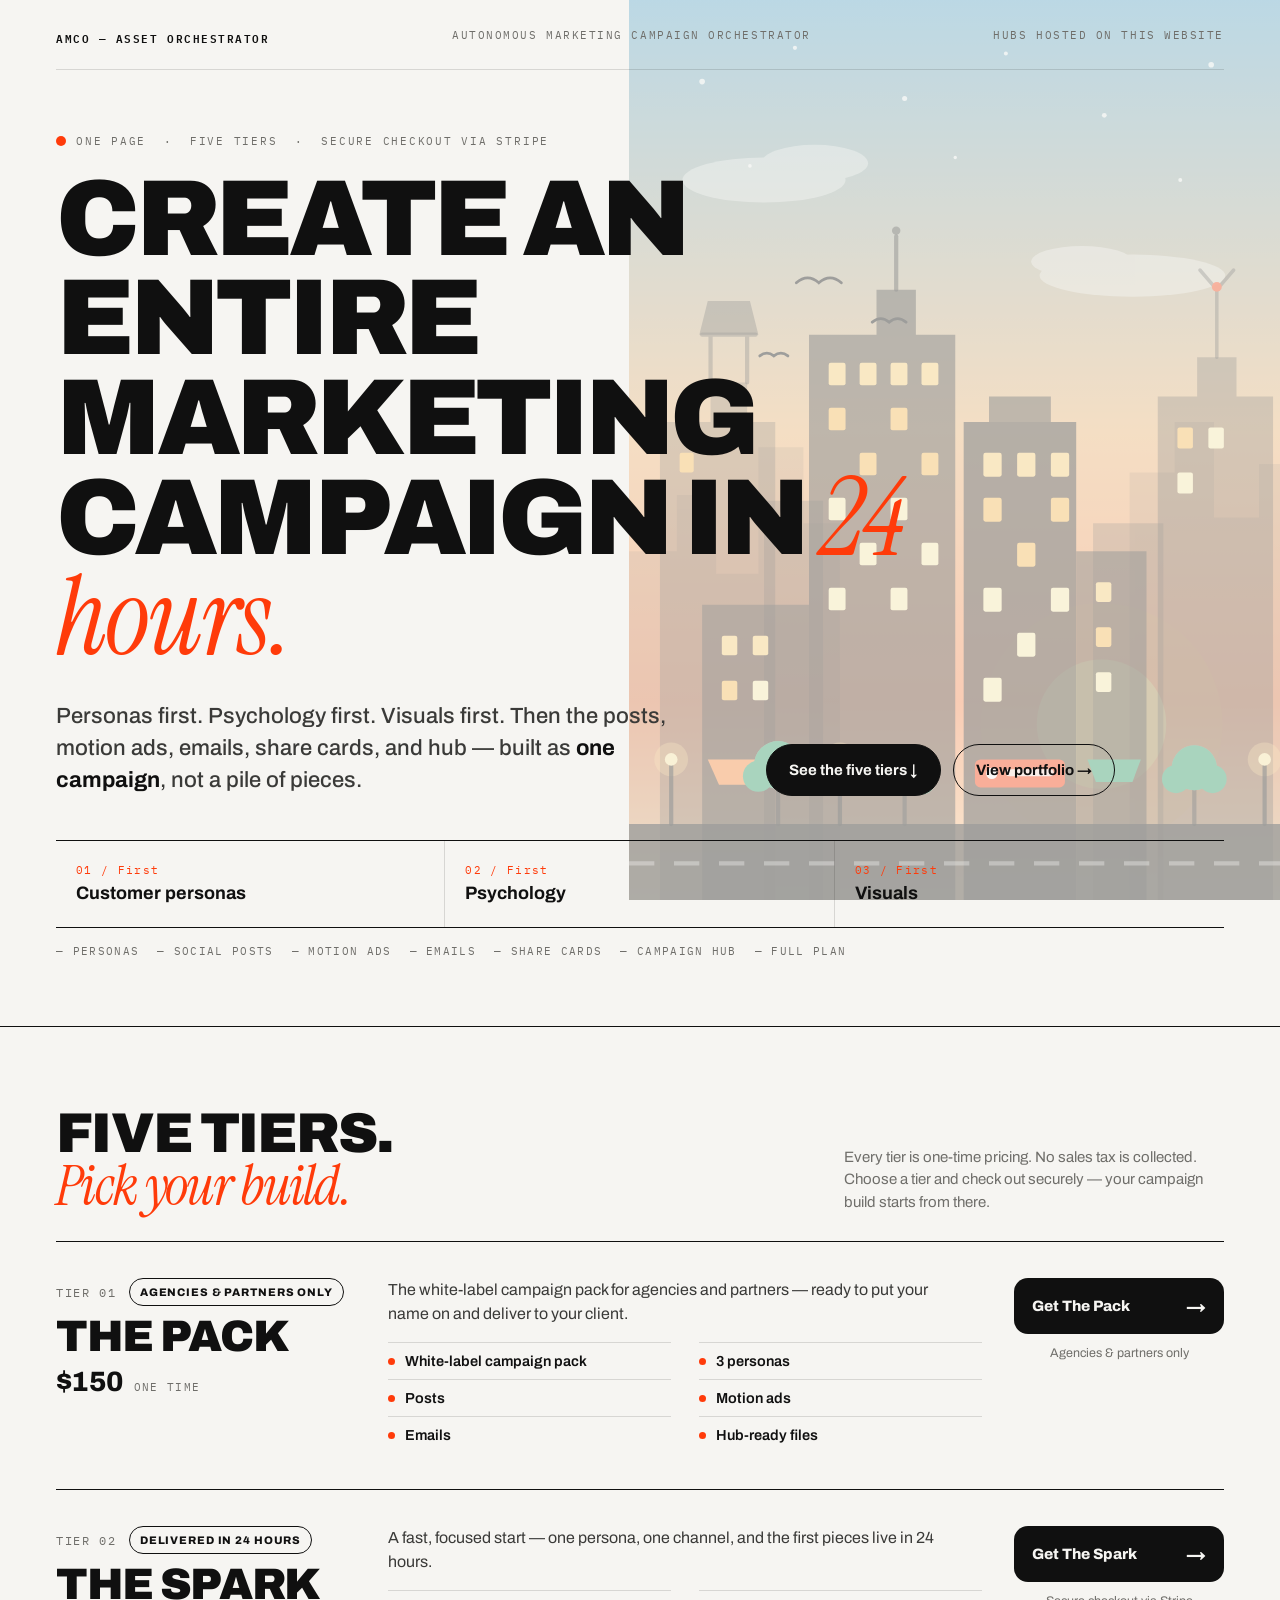
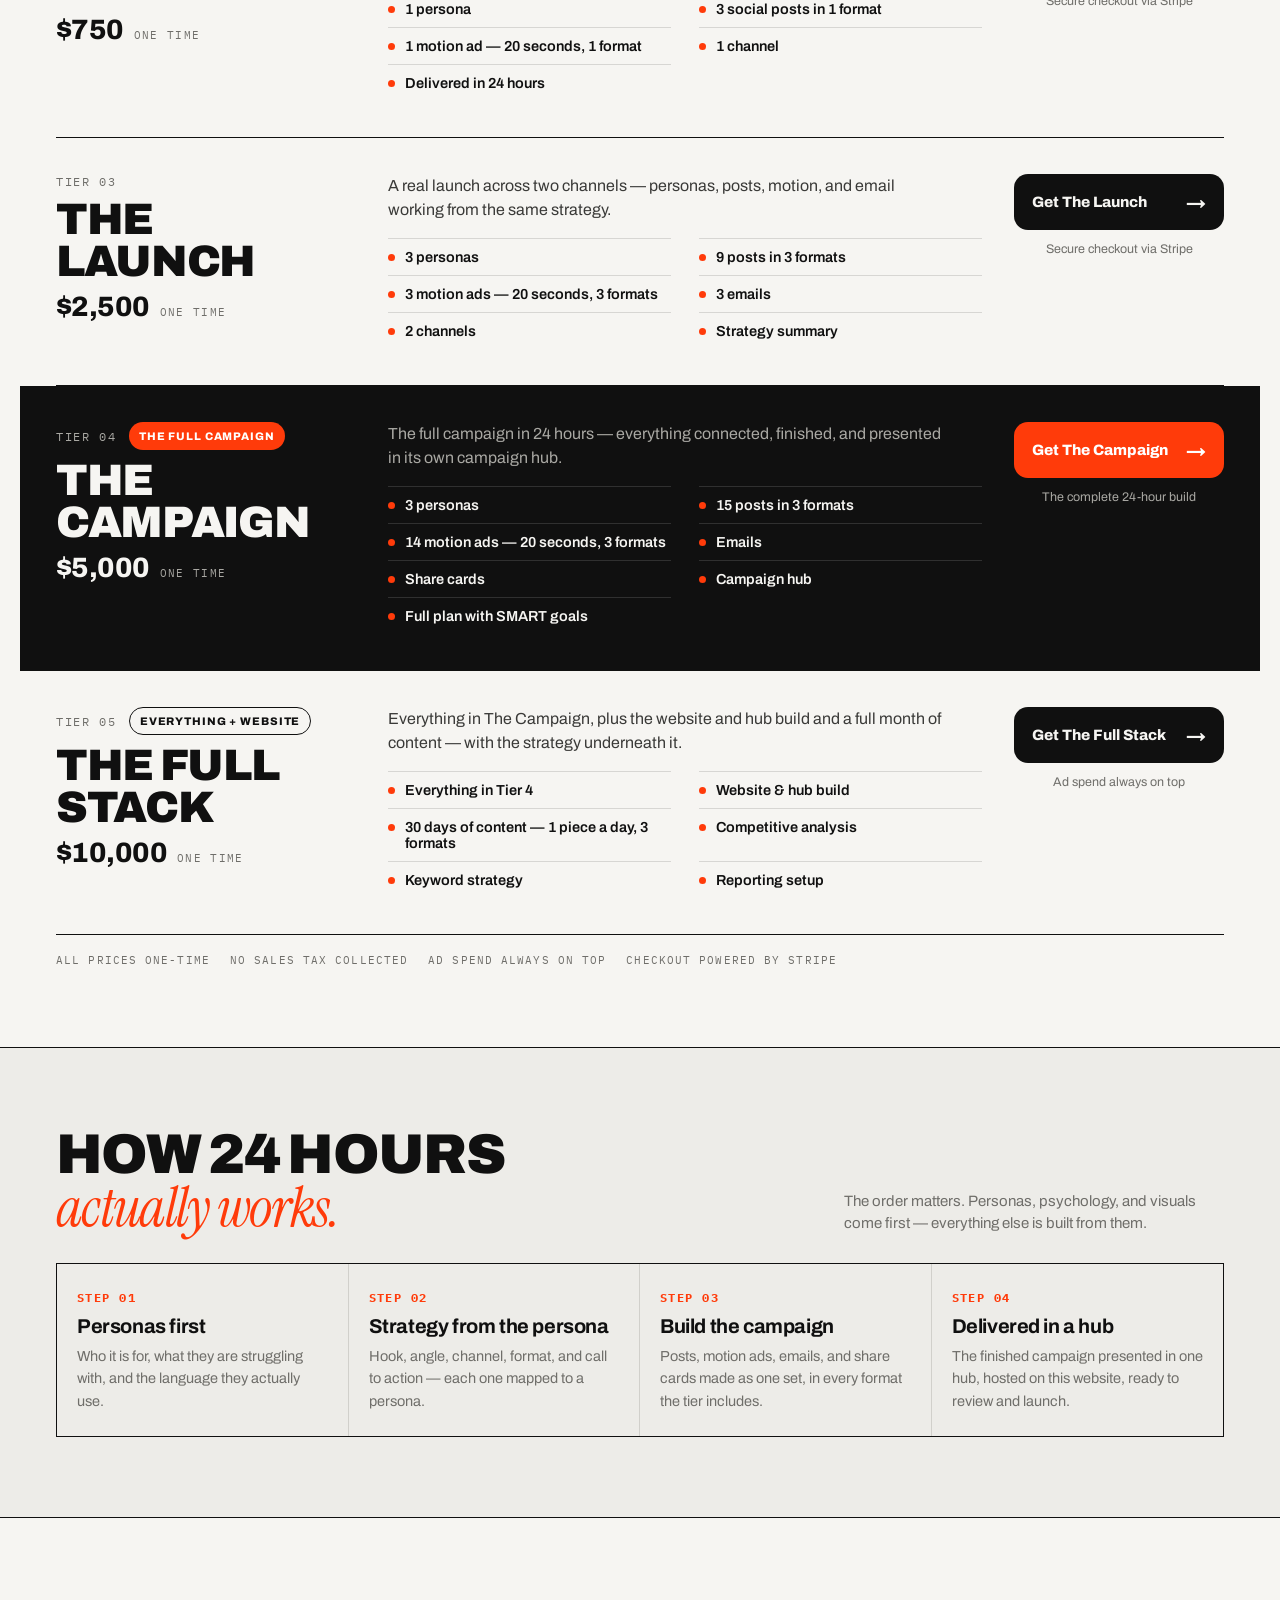
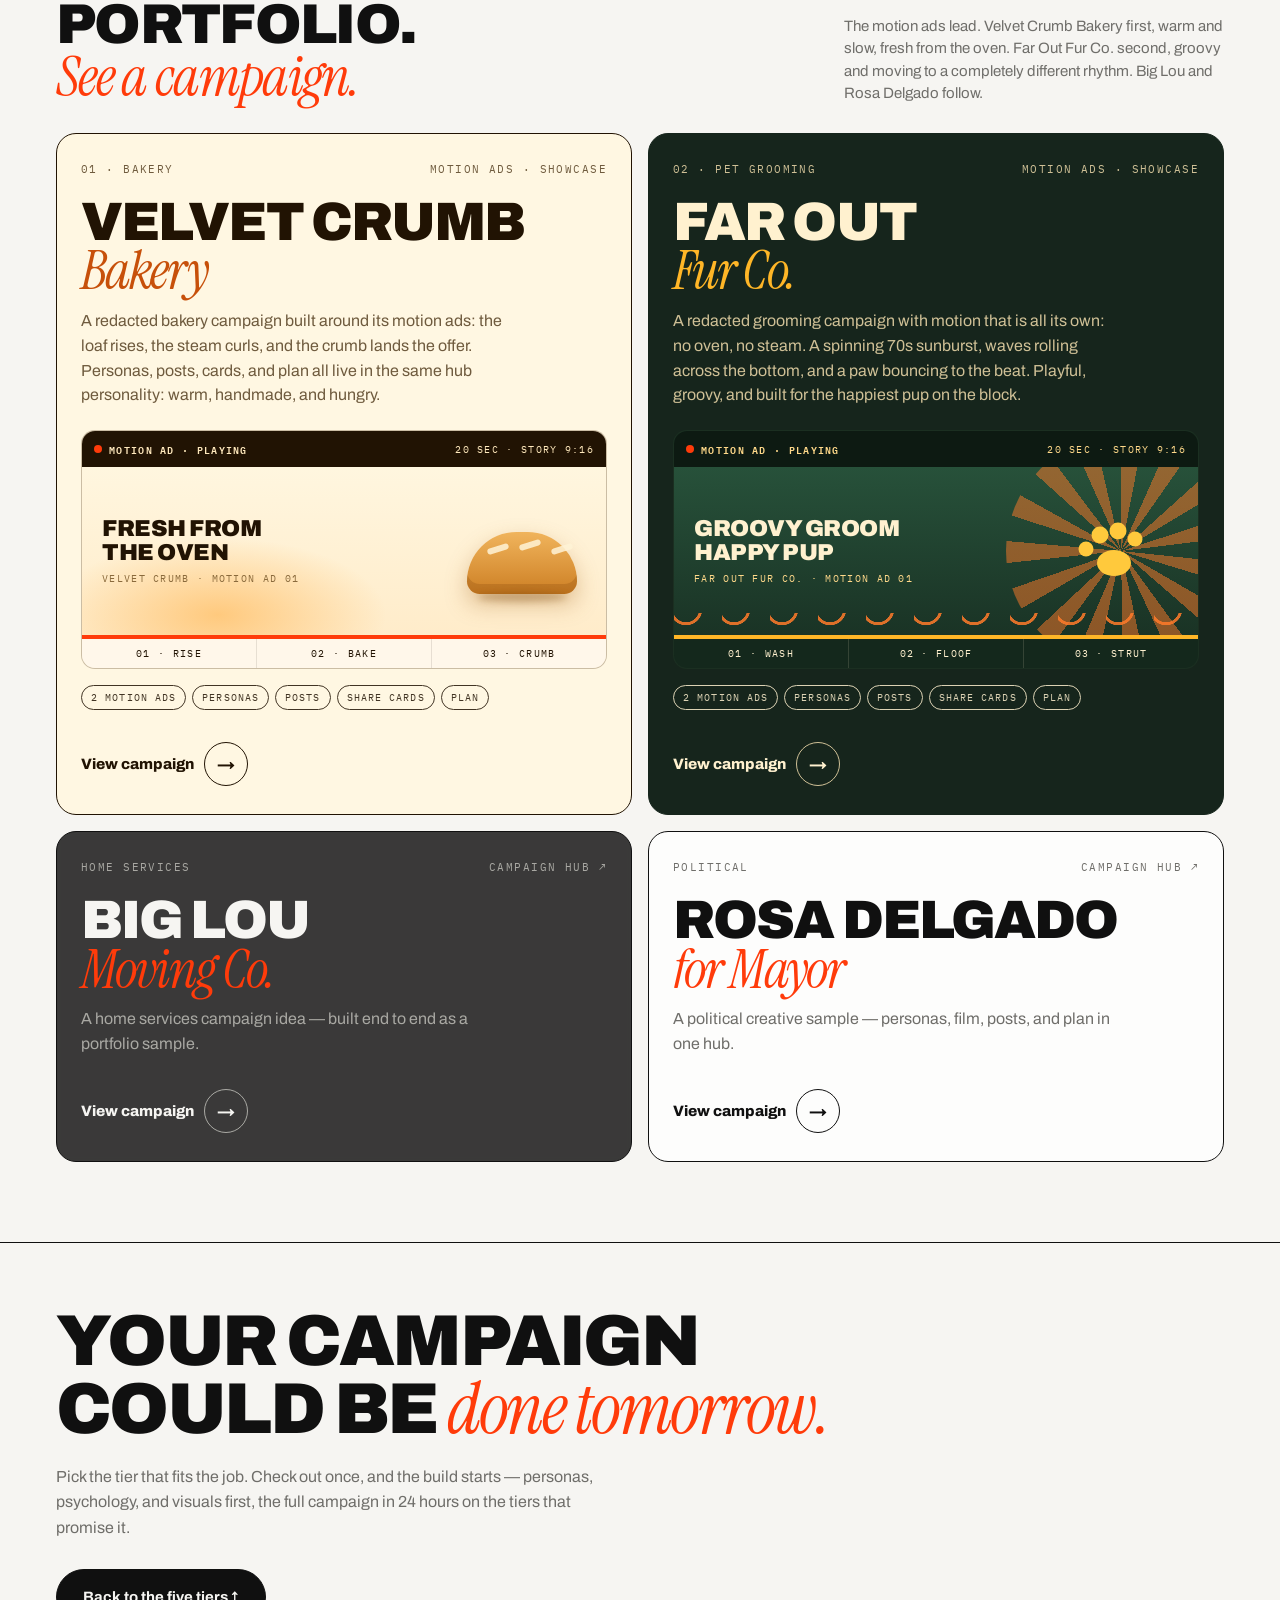
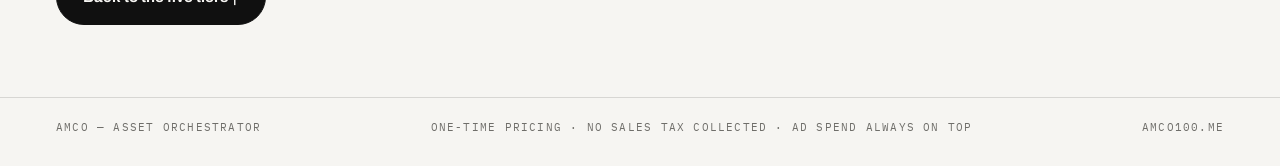
==== commit ff1a4968: "Update amco100.me: cityscape background, Velvet Crumb first, Far Out Fur second with hub links" ====
--- a/index.html
+++ b/index.html
@@ -5,6 +5,7 @@
 <meta name="viewport" content="width=device-width, initial-scale=1, viewport-fit=cover">
 <meta name="color-scheme" content="light dark">
 <link rel="icon" href="data:,">
+<script>document.documentElement.classList.add('js');</script>
 <title>AMCO — Create an Entire Marketing Campaign in 24 Hours</title>
 <link rel="preconnect" href="https://fonts.googleapis.com">
 <link rel="preconnect" href="https://fonts.gstatic.com" crossorigin>
@@ -47,6 +48,7 @@
 html{scroll-behavior:smooth}
 body{margin:0;background:var(--bg);color:var(--ink);font-family:"Archivo",system-ui,sans-serif;-webkit-font-smoothing:antialiased}
 a{color:inherit}
+header,main,footer{position:relative;z-index:1}
 .wrap{max-width:1240px;margin:0 auto;padding:0 20px}
 @media(min-width:768px){.wrap{padding:0 36px}}
 
@@ -121,7 +123,7 @@
 .pricing-note{margin-top:18px;display:flex;flex-wrap:wrap;gap:8px 20px;font-family:"IBM Plex Mono",monospace;font-size:11px;letter-spacing:.1em;text-transform:uppercase;color:var(--muted)}
 
 /* HOW */
-.how{background:var(--bg2);border-top:1px solid var(--line-strong);border-bottom:1px solid var(--line-strong)}
+.how{background:color-mix(in srgb,var(--bg2) 80%,transparent);border-top:1px solid var(--line-strong);border-bottom:1px solid var(--line-strong)}
 .steps{display:grid;gap:0;border:1px solid var(--line-strong)}
 @media(min-width:860px){.steps{grid-template-columns:repeat(4,1fr)}}
 .step{padding:24px 20px;border-bottom:1px solid var(--line)}
@@ -134,7 +136,7 @@
 /* PORTFOLIO */
 .portfolio-grid{display:grid;gap:16px}
 @media(min-width:860px){.portfolio-grid{grid-template-columns:1fr 1fr}}
-.work{display:block;text-decoration:none;border:1px solid var(--line-strong);border-radius:var(--radius);padding:28px 24px;min-height:280px;display:flex;flex-direction:column;justify-content:space-between;gap:32px;background:var(--card);color:var(--card-ink);transition:.18s}
+.work{display:block;text-decoration:none;border:1px solid var(--line-strong);border-radius:var(--radius);padding:28px 24px;min-height:280px;display:flex;flex-direction:column;justify-content:space-between;gap:32px;background:color-mix(in srgb,var(--card) 74%,transparent);-webkit-backdrop-filter:blur(3px);backdrop-filter:blur(3px);color:var(--card-ink);transition:transform .18s,background .18s}
 .work:hover{transform:translateY(-3px)}
 .work-top{display:flex;justify-content:space-between;gap:16px;font-family:"IBM Plex Mono",monospace;font-size:11px;letter-spacing:.13em;text-transform:uppercase;color:var(--muted)}
 .work h3{font-size:clamp(34px,5vw,54px);line-height:.92;letter-spacing:-.035em;text-transform:uppercase;margin:0;font-weight:900}
@@ -142,9 +144,72 @@
 .work p{color:var(--muted);line-height:1.55;margin:12px 0 0;max-width:440px}
 .work-link{display:inline-flex;align-items:center;gap:10px;font-weight:800;font-size:15px}
 .work-link i{font-style:normal;width:44px;height:44px;border-radius:50%;border:1px solid var(--line-strong);display:grid;place-items:center;font-size:18px}
-.work.dark-work{background:var(--dark);color:var(--dark-ink)}
+.work.dark-work{background:color-mix(in srgb,var(--dark) 82%,transparent);color:var(--dark-ink)}
 .work.dark-work p,.work.dark-work .work-top{color:var(--dark-muted)}
 .work.dark-work .work-link i{border-color:var(--dark-muted)}
+
+/* PORTFOLIO — VELVET CRUMB BAKERY: warm, slow, fresh from the oven */
+.work-bakery{background:#fff7e2;color:#211303;border-color:#211303}
+.work-bakery p,.work-bakery .work-top{color:#6f5b3e}
+.work-bakery h3 em{color:#c7500a}
+.work-bakery .work-link i{border-color:#211303}
+.motion-stage{margin-top:22px;border-radius:14px;overflow:hidden;border:1px solid rgba(20,10,0,.22);text-align:left}
+.stage-head{display:flex;align-items:center;justify-content:space-between;gap:10px;padding:9px 12px;font-family:"IBM Plex Mono",monospace;font-size:10px;letter-spacing:.13em;text-transform:uppercase}
+.stage-head .live{display:inline-flex;align-items:center;gap:7px;font-weight:600}
+.play-dot{width:8px;height:8px;border-radius:50%;background:#ff3b0a;flex:0 0 auto;animation:playPulse 1.6s ease-in-out infinite}
+@keyframes playPulse{0%,100%{transform:scale(1);opacity:1}50%{transform:scale(1.45);opacity:.55}}
+.bakery-stage{background:#ffefd2;color:#211303}
+.bakery-stage .stage-head{background:#211303;color:#ffe9bd}
+.bakery-scene{position:relative;height:168px;overflow:hidden;background:radial-gradient(ellipse 240px 110px at 26% 88%,rgba(255,166,48,.5),transparent 70%),linear-gradient(180deg,#fff6df,#ffecca);display:flex;align-items:center;justify-content:space-between;gap:12px;padding:18px 20px}
+.bakery-copy{position:relative;z-index:2}
+.bakery-copy strong{display:block;font-size:23px;line-height:1.02;letter-spacing:-.02em;text-transform:uppercase;font-weight:900}
+.bakery-copy span{display:block;margin-top:8px;font-family:"IBM Plex Mono",monospace;font-size:10px;letter-spacing:.13em;text-transform:uppercase;color:#8a6a3c}
+.loaf-wrap{position:relative;width:128px;height:118px;flex:0 0 auto}
+.steam{position:absolute;left:0;right:0;top:0;height:44px}
+.steam i{position:absolute;bottom:0;width:7px;height:28px;border-radius:999px;background:linear-gradient(180deg,rgba(190,160,110,0),rgba(160,125,75,.75));filter:blur(1px);opacity:0;animation:steamUp 2.8s ease-in-out infinite}
+.steam i:nth-child(1){left:34px}
+.steam i:nth-child(2){left:60px;animation-delay:.9s;height:34px}
+.steam i:nth-child(3){left:86px;animation-delay:1.7s}
+@keyframes steamUp{0%{transform:translateY(10px) translateX(0);opacity:0}35%{opacity:.95}100%{transform:translateY(-16px) translateX(5px);opacity:0}}
+.loaf{position:absolute;left:9px;right:9px;bottom:16px;height:62px;background:linear-gradient(180deg,#f0b45c,#cd7f24);border-radius:62px 62px 16px 16px;box-shadow:0 10px 22px rgba(160,95,20,.35),inset 0 -10px 0 rgba(120,62,8,.22);animation:loafRise 3.8s ease-in-out infinite}
+@keyframes loafRise{0%,100%{transform:translateY(7px) scaleY(.94)}50%{transform:translateY(-3px) scaleY(1.03)}}
+.loaf .score{position:absolute;top:14px;width:22px;height:6px;border-radius:999px;background:rgba(255,244,214,.85);transform:rotate(-18deg)}
+.loaf .score.s1{left:20px}.loaf .score.s2{left:52px;top:10px}.loaf .score.s3{left:84px}
+.loaf-shadow{position:absolute;left:20px;right:20px;bottom:8px;height:10px;border-radius:50%;background:rgba(120,70,10,.28);filter:blur(3px)}
+.progress{height:4px;background:rgba(20,10,0,.14)}
+.progress-fill{display:block;height:100%;transform-origin:left;background:#ff3b0a;animation:progressFill 4.2s linear infinite}
+@keyframes progressFill{0%{transform:scaleX(0)}100%{transform:scaleX(1)}}
+.frame-row{display:flex;background:rgba(255,255,255,.55)}
+.frame-chip{flex:1;padding:8px 4px;text-align:center;font-family:"IBM Plex Mono",monospace;font-size:10px;letter-spacing:.13em;text-transform:uppercase;border-right:1px solid rgba(20,10,0,.1);animation:bakerySeq 6.3s ease-in-out infinite}
+.frame-chip:last-child{border-right:0}
+.frame-chip.c2{animation-delay:2.1s}.frame-chip.c3{animation-delay:4.2s}
+@keyframes bakerySeq{0%,28%{background:#211303;color:#ffe9bd}38%,100%{background:transparent;color:inherit}}
+
+/* PORTFOLIO — FAR OUT FUR CO: groovy 70s, a completely different rhythm */
+.work-fur{background:#16251c;color:#fff1cf;border-color:#16251c}
+.work-fur p,.work-fur .work-top{color:#cfc096}
+.work-fur h3 em{color:#ffb627}
+.work-fur .work-link i{border-color:#cfc096}
+.fur-stage{background:#1e3a2a;color:#fff1cf}
+.fur-stage .stage-head{background:#0d1a12;color:#ffd98a}
+.fur-scene{position:relative;height:168px;overflow:hidden;background:linear-gradient(180deg,#27513a,#1a3325);display:flex;align-items:center;justify-content:space-between;gap:12px;padding:18px 20px}
+.sunburst{position:absolute;right:-38px;top:50%;width:230px;height:230px;margin-top:-115px;border-radius:50%;background:repeating-conic-gradient(from 0deg,rgba(255,122,41,.5) 0deg 11deg,rgba(255,122,41,0) 11deg 24deg);animation:furSpin 16s linear infinite}
+@keyframes furSpin{to{transform:rotate(360deg)}}
+.fur-copy{position:relative;z-index:2}
+.fur-copy strong{display:block;font-size:23px;line-height:1.02;letter-spacing:-.02em;text-transform:uppercase;font-weight:900}
+.fur-copy span{display:block;margin-top:8px;font-family:"IBM Plex Mono",monospace;font-size:10px;letter-spacing:.13em;text-transform:uppercase;color:#ffd98a}
+.fur-paw{position:relative;z-index:2;flex:0 0 auto;margin-right:26px;animation:furBounce 1.5s ease-in-out infinite}
+@keyframes furBounce{0%,100%{transform:translateY(4px) rotate(-7deg)}50%{transform:translateY(-9px) rotate(7deg)}}
+.fur-waves{position:absolute;left:0;bottom:0;width:calc(100% + 48px);height:22px;background:radial-gradient(circle at 12px -4px,transparent 13px,#ff7a29 13.5px,#ff7a29 16px,transparent 16.5px);background-size:48px 22px;opacity:.85;animation:waveSlide 2.4s linear infinite}
+@keyframes waveSlide{to{transform:translateX(-48px)}}
+.fur-stage .progress{background:rgba(255,241,207,.18)}
+.fur-stage .progress-fill{background:#ffb627;animation-duration:3s}
+.fur-stage .frame-row{background:rgba(13,26,18,.55)}
+.fur-stage .frame-chip{border-right-color:rgba(255,241,207,.14);animation-name:furSeq}
+@keyframes furSeq{0%,28%{background:#ffb627;color:#16251c}38%,100%{background:transparent;color:inherit}}
+.work-meta{display:flex;flex-wrap:wrap;gap:6px;margin-top:16px}
+.work-meta span{font-family:"IBM Plex Mono",monospace;font-size:10px;letter-spacing:.11em;text-transform:uppercase;border:1px solid currentColor;border-radius:999px;padding:5px 9px;opacity:.85}
+@media (prefers-reduced-motion: reduce){.loaf,.steam i,.sunburst,.fur-paw,.fur-waves,.progress-fill,.frame-chip,.play-dot{animation:none !important}.progress-fill{transform:scaleX(.6)}}
 
 /* CLOSE */
 .close{padding:64px 0 72px;border-top:1px solid var(--line-strong);text-align:left}
@@ -153,10 +218,176 @@
 .close p{color:var(--muted);line-height:1.6;max-width:560px;margin:0 0 28px}
 footer{border-top:1px solid var(--line);padding:22px 0 32px}
 .foot{display:flex;justify-content:space-between;gap:14px;flex-wrap:wrap;font-family:"IBM Plex Mono",monospace;font-size:11px;letter-spacing:.11em;text-transform:uppercase;color:var(--muted)}
-@media (prefers-reduced-motion: reduce){html{scroll-behavior:auto}.work:hover{transform:none}}
+/* CITY PORTRAIT BACKGROUND — fixed, behind all content, wakes up as you scroll */
+.citybg{position:fixed;top:0;right:-24px;height:100vh;height:100dvh;width:min(560px,72vw);z-index:0;pointer-events:none;opacity:.38;display:flex;align-items:stretch;justify-content:flex-end}
+.citybg svg{display:block;height:100%;width:auto;max-width:none;overflow:visible}
+@media(max-width:768px){.citybg{right:-150px;width:420px;opacity:.19}}
+@media (prefers-color-scheme: dark){.citybg{opacity:.32}}
+@media (prefers-color-scheme: dark) and (max-width:768px){.citybg{opacity:.16}}
+
+/* ILLUMINATE ON SCROLL — sections start dim and light up as they enter view */
+.js .sec-head,.js .tier,.js .step,.js .work,.js .pillar{opacity:.22;transform:translateY(18px);transition:opacity .85s ease,transform .85s ease}
+.js .sec-head.lit,.js .tier.lit,.js .step.lit,.js .work.lit,.js .pillar.lit{opacity:1;transform:none}
+.js .work.lit:hover{transform:translateY(-3px)}
+@media (prefers-reduced-motion: reduce){html{scroll-behavior:auto}.work:hover{transform:none}.js .sec-head,.js .tier,.js .step,.js .work,.js .pillar{opacity:1;transform:none;transition:none}}
 </style>
 </head>
 <body>
+<!-- City portrait background: a quiet dawn skyline that wakes up as you scroll -->
+<div class="citybg" id="cityFigure" aria-hidden="true">
+  <svg viewBox="0 0 480 640" fill="none" xmlns="http://www.w3.org/2000/svg" preserveAspectRatio="xMidYMax meet">
+    <defs>
+      <linearGradient id="skyDawn" x1="0" y1="0" x2="0" y2="1">
+        <stop offset="0" stop-color="#b9c0c4"/>
+        <stop offset=".55" stop-color="#d8d2c6"/>
+        <stop offset="1" stop-color="#e7dfd2"/>
+      </linearGradient>
+      <linearGradient id="skyAlive" x1="0" y1="0" x2="0" y2="1">
+        <stop offset="0" stop-color="#5ea9cf"/>
+        <stop offset=".48" stop-color="#f2b879"/>
+        <stop offset=".78" stop-color="#ff8a52"/>
+        <stop offset="1" stop-color="#ffd9a0"/>
+      </linearGradient>
+      <linearGradient id="bldgAlive" x1="0" y1="0" x2="0" y2="1">
+        <stop offset="0" stop-color="#3d4a56"/>
+        <stop offset="1" stop-color="#1f2a33"/>
+      </linearGradient>
+    </defs>
+    <g id="cityInner">
+      <!-- sky: dormant dawn underneath, living colour fading in on scroll -->
+      <rect x="0" y="0" width="480" height="640" fill="url(#skyDawn)"/>
+      <rect id="skyAliveRect" x="0" y="0" width="480" height="640" fill="url(#skyAlive)" opacity="0"/>
+      <!-- early stars, fading as the city wakes -->
+      <g id="cityStars" fill="#ffffff" opacity=".8">
+        <circle cx="52" cy="58" r="2"/><circle cx="118" cy="34" r="1.5"/><circle cx="196" cy="70" r="1.8"/>
+        <circle cx="268" cy="38" r="1.4"/><circle cx="338" cy="82" r="1.7"/><circle cx="414" cy="46" r="2"/>
+        <circle cx="86" cy="118" r="1.3"/><circle cx="392" cy="128" r="1.4"/><circle cx="232" cy="112" r="1.2"/>
+      </g>
+      <!-- sun, rising behind the skyline as you scroll -->
+      <g id="citySun">
+        <circle id="sunGlow" cx="336" cy="330" r="86" fill="#ffb347" opacity=".25"/>
+        <circle cx="336" cy="330" r="46" fill="#ffc65c"/>
+        <circle cx="336" cy="330" r="46" fill="#ffdf8e" opacity=".45"/>
+      </g>
+      <!-- clouds, drifting and warming -->
+      <g id="cityClouds" fill="#ffffff" opacity=".4">
+        <ellipse cx="104" cy="128" rx="58" ry="16"/>
+        <ellipse cx="140" cy="116" rx="38" ry="13"/>
+        <ellipse cx="366" cy="196" rx="66" ry="15"/>
+        <ellipse cx="330" cy="186" rx="36" ry="11"/>
+      </g>
+      <!-- birds, appearing once the city is awake -->
+      <g id="cityBirds" stroke="var(--ink)" stroke-width="2" stroke-linecap="round" opacity="0">
+        <path d="M96,210 q8,-7 16,0 q8,-7 16,0"/>
+        <path d="M150,238 q6,-5 12,0 q6,-5 12,0"/>
+        <path d="M70,262 q5,-4 10,0 q5,-4 10,0"/>
+      </g>
+
+      <!-- distant skyline -->
+      <g fill="var(--ink)" opacity=".14">
+        <path d="M0,640 L0,392 L34,392 L34,352 L62,352 L62,408 L92,408 L92,318 L124,318 L124,640 Z"/>
+        <path d="M356,640 L356,336 L388,336 L388,300 L416,300 L416,368 L448,368 L448,330 L480,330 L480,640 Z"/>
+        <path d="M118,640 L118,372 L150,372 L150,640 Z"/>
+      </g>
+
+      <!-- mid skyline -->
+      <g opacity=".9">
+        <path fill="var(--ink)" fill-opacity=".34" d="M22,640 L22,300 L58,300 L58,272 L84,272 L84,300 L104,300 L104,640 Z"/>
+        <path fill="var(--ink)" fill-opacity=".4" d="M376,640 L376,282 L404,282 L404,254 L432,254 L432,282 L458,282 L458,640 Z"/>
+        <path fill="var(--ink)" fill-opacity=".3" d="M96,640 L96,356 L138,356 L138,640 Z"/>
+        <path fill="var(--ink)" fill-opacity=".3" d="M330,640 L330,372 L380,372 L380,640 Z"/>
+        <!-- water tower + antenna on the mid blocks -->
+        <path stroke="var(--ink)" stroke-opacity=".45" stroke-width="3" stroke-linecap="round" d="M58,272 L58,238 M84,272 L84,238 M52,238 L90,238"/>
+        <path fill="var(--ink)" fill-opacity=".45" d="M50,238 L92,238 L86,214 L56,214 Z"/>
+        <path stroke="var(--ink)" stroke-opacity=".45" stroke-width="2.5" stroke-linecap="round" d="M418,254 L418,206 M418,206 L406,192 M418,206 L430,192"/>
+        <circle cx="418" cy="204" r="3.5" fill="#ff3b0a" id="beacon" opacity=".35"/>
+      </g>
+
+      <!-- foreground towers -->
+      <g>
+        <path fill="var(--ink)" fill-opacity=".62" d="M128,640 L128,238 L176,238 L176,206 L204,206 L204,238 L232,238 L232,640 Z"/>
+        <path fill="var(--ink)" fill-opacity=".72" d="M238,640 L238,300 L318,300 L318,640 Z"/>
+        <path fill="var(--ink)" fill-opacity=".55" d="M318,640 L318,392 L368,392 L368,640 Z"/>
+        <path fill="var(--ink)" fill-opacity=".5" d="M52,640 L52,430 L128,430 L128,640 Z"/>
+        <!-- warm living tint over the towers, fading in on scroll -->
+        <g id="bldgTint" opacity="0">
+          <path fill="url(#bldgAlive)" fill-opacity=".35" d="M128,640 L128,238 L232,238 L232,640 Z"/>
+          <path fill="url(#bldgAlive)" fill-opacity=".3" d="M238,640 L238,300 L318,300 L318,640 Z"/>
+        </g>
+        <!-- rooftop details -->
+        <path stroke="var(--ink)" stroke-opacity=".6" stroke-width="3" stroke-linecap="round" d="M190,206 L190,168"/>
+        <circle cx="190" cy="164" r="3" fill="var(--ink)" fill-opacity=".6"/>
+        <path fill="var(--ink)" fill-opacity=".6" d="M256,300 L256,282 L300,282 L300,300 Z"/>
+      </g>
+
+      <!-- windows: three waves lighting up as the city comes to life -->
+      <g id="win1" fill="#ffd27a" opacity="0">
+        <rect x="142" y="258" width="12" height="16" rx="1.5"/><rect x="164" y="258" width="12" height="16" rx="1.5"/>
+        <rect x="186" y="258" width="12" height="16" rx="1.5"/><rect x="208" y="258" width="12" height="16" rx="1.5"/>
+        <rect x="252" y="322" width="13" height="17" rx="1.5"/><rect x="276" y="322" width="13" height="17" rx="1.5"/>
+        <rect x="300" y="322" width="13" height="17" rx="1.5"/>
+        <rect x="66" y="452" width="11" height="14" rx="1.5"/><rect x="88" y="452" width="11" height="14" rx="1.5"/>
+        <rect x="332" y="414" width="11" height="14" rx="1.5"/><rect x="110" y="378" width="10" height="13" rx="1.5"/>
+      </g>
+      <g id="win2" fill="#ffbe55" opacity="0">
+        <rect x="142" y="290" width="12" height="16" rx="1.5"/><rect x="186" y="290" width="12" height="16" rx="1.5"/>
+        <rect x="164" y="322" width="12" height="16" rx="1.5"/><rect x="208" y="322" width="12" height="16" rx="1.5"/>
+        <rect x="252" y="354" width="13" height="17" rx="1.5"/><rect x="300" y="354" width="13" height="17" rx="1.5"/>
+        <rect x="276" y="386" width="13" height="17" rx="1.5"/>
+        <rect x="66" y="484" width="11" height="14" rx="1.5"/><rect x="332" y="446" width="11" height="14" rx="1.5"/>
+        <rect x="390" y="304" width="11" height="15" rx="1.5"/><rect x="36" y="322" width="10" height="14" rx="1.5"/>
+      </g>
+      <g id="win3" fill="#fff0b3" opacity="0">
+        <rect x="142" y="354" width="12" height="16" rx="1.5"/><rect x="164" y="386" width="12" height="16" rx="1.5"/>
+        <rect x="186" y="354" width="12" height="16" rx="1.5"/><rect x="208" y="386" width="12" height="16" rx="1.5"/>
+        <rect x="142" y="418" width="12" height="16" rx="1.5"/><rect x="186" y="418" width="12" height="16" rx="1.5"/>
+        <rect x="252" y="418" width="13" height="17" rx="1.5"/><rect x="300" y="418" width="13" height="17" rx="1.5"/>
+        <rect x="276" y="450" width="13" height="17" rx="1.5"/><rect x="252" y="482" width="13" height="17" rx="1.5"/>
+        <rect x="88" y="484" width="11" height="14" rx="1.5"/><rect x="332" y="478" width="11" height="14" rx="1.5"/>
+        <rect x="412" y="304" width="11" height="15" rx="1.5"/><rect x="390" y="336" width="11" height="15" rx="1.5"/>
+      </g>
+
+      <!-- shopfront sign + awnings, gaining colour as the street wakes -->
+      <g id="citySign" opacity="0">
+        <rect x="246" y="540" width="64" height="20" rx="4" fill="#ff3b0a"/>
+        <circle cx="258" cy="550" r="4" fill="#fff"/>
+        <rect x="268" y="547" width="34" height="5" rx="2.5" fill="#fff" opacity=".85"/>
+        <path d="M56,540 L124,540 L116,558 L64,558 Z" fill="#ff8a3c"/>
+        <path d="M326,540 L364,540 L358,556 L332,556 Z" fill="#2e9e6b"/>
+      </g>
+
+      <!-- street level -->
+      <path fill="var(--ink)" fill-opacity=".78" d="M0,640 L0,586 L480,586 L480,640 Z"/>
+      <path stroke="#ffffff" stroke-opacity=".35" stroke-width="3" stroke-dasharray="18 14" d="M0,614 L480,614"/>
+      <!-- street lamps: glow while it is still dawn, easing off as the sun takes over -->
+      <g id="lampGlow" fill="#ffd27a">
+        <circle cx="30" cy="540" r="12" opacity=".35"/><circle cx="150" cy="540" r="12" opacity=".35"/>
+        <circle cx="452" cy="540" r="12" opacity=".35"/>
+      </g>
+      <g stroke="var(--ink)" stroke-opacity=".7" stroke-width="3" stroke-linecap="round">
+        <path d="M30,586 L30,544"/><path d="M150,586 L150,544"/><path d="M452,586 L452,544"/>
+      </g>
+      <g fill="#ffe9a8">
+        <circle cx="30" cy="540" r="4.5"/><circle cx="150" cy="540" r="4.5"/><circle cx="452" cy="540" r="4.5"/>
+      </g>
+
+      <!-- trees: grey-green and dormant, then full living green -->
+      <g>
+        <g stroke="var(--ink)" stroke-opacity=".6" stroke-width="3" stroke-linecap="round">
+          <path d="M106,586 L106,556"/><path d="M196,586 L196,560"/><path d="M402,586 L402,558"/>
+        </g>
+        <g fill="#7d8b74">
+          <circle cx="106" cy="544" r="17"/><circle cx="196" cy="548" r="15"/><circle cx="402" cy="546" r="16"/>
+        </g>
+        <g id="foliageAlive" fill="#2e9e6b" opacity="0">
+          <circle cx="106" cy="544" r="17"/><circle cx="92" cy="552" r="11"/><circle cx="120" cy="552" r="11"/>
+          <circle cx="196" cy="548" r="15"/><circle cx="184" cy="555" r="10"/><circle cx="208" cy="555" r="10"/>
+          <circle cx="402" cy="546" r="16"/><circle cx="389" cy="554" r="10"/><circle cx="415" cy="554" r="10"/>
+        </g>
+      </g>
+    </g>
+  </svg>
+</div>
 <header class="hero">
   <div class="wrap">
     <div class="topbar">
@@ -344,9 +575,57 @@
     <div class="wrap">
       <div class="sec-head">
         <h2>Portfolio.<br><em>See a campaign.</em></h2>
-        <p>Sample campaigns built by AMCO — open one to see the film, posts, cards, ads, emails, and plan together in its hub.</p>
+        <p>The motion ads lead. Velvet Crumb Bakery first, warm and slow, fresh from the oven. Far Out Fur Co. second, groovy and moving to a completely different rhythm. Big Lou and Rosa Delgado follow.</p>
       </div>
       <div class="portfolio-grid">
+        <!-- 01 — VELVET CRUMB BAKERY (redacted showcase) with its motion ads -->
+        <a class="work work-bakery" href="https://muse.ai/s/velvet-crumb-bakery-portfolio-hub-fxh6xgmdxn5xixaxv/DYEWN3l4FqpXrFhpcTBHq4UuKLwfvgjd86uQLpHok_Q" target="_blank" rel="noopener">
+          <div>
+            <div class="work-top"><span>01 · Bakery</span><span>Motion Ads · Showcase</span></div>
+            <h3 style="margin-top:22px">Velvet Crumb<br><em>Bakery</em></h3>
+            <p>A redacted bakery campaign built around its motion ads: the loaf rises, the steam curls, and the crumb lands the offer. Personas, posts, cards, and plan all live in the same hub personality: warm, handmade, and hungry.</p>
+            <div class="motion-stage bakery-stage" aria-hidden="true">
+              <div class="stage-head"><span class="live"><span class="play-dot"></span>Motion Ad · Playing</span><span>20 sec · Story 9:16</span></div>
+              <div class="bakery-scene">
+                <div class="bakery-copy"><strong>Fresh from<br>the oven</strong><span>Velvet Crumb · Motion Ad 01</span></div>
+                <div class="loaf-wrap">
+                  <div class="steam"><i></i><i></i><i></i></div>
+                  <div class="loaf"><span class="score s1"></span><span class="score s2"></span><span class="score s3"></span></div>
+                  <div class="loaf-shadow"></div>
+                </div>
+              </div>
+              <div class="progress"><span class="progress-fill"></span></div>
+              <div class="frame-row"><span class="frame-chip c1">01 · Rise</span><span class="frame-chip c2">02 · Bake</span><span class="frame-chip c3">03 · Crumb</span></div>
+            </div>
+            <div class="work-meta"><span>2 motion ads</span><span>Personas</span><span>Posts</span><span>Share cards</span><span>Plan</span></div>
+          </div>
+          <span class="work-link">View campaign <i>→</i></span>
+        </a>
+
+        <!-- 02 — FAR OUT FUR CO. (redacted showcase) with its own unique motion -->
+        <a class="work work-fur" href="https://muse.ai/s/far-out-fur-co-campaign-hub-ca6xgmdsyxxxki/BF60Fqny0kjHjvbq2iKX_XLLJR3IknUkfqMzCgrO69s" target="_blank" rel="noopener">
+          <div>
+            <div class="work-top"><span>02 · Pet Grooming</span><span>Motion Ads · Showcase</span></div>
+            <h3 style="margin-top:22px">Far Out<br><em>Fur Co.</em></h3>
+            <p>A redacted grooming campaign with motion that is all its own: no oven, no steam. A spinning 70s sunburst, waves rolling across the bottom, and a paw bouncing to the beat. Playful, groovy, and built for the happiest pup on the block.</p>
+            <div class="motion-stage fur-stage" aria-hidden="true">
+              <div class="stage-head"><span class="live"><span class="play-dot"></span>Motion Ad · Playing</span><span>20 sec · Story 9:16</span></div>
+              <div class="fur-scene">
+                <div class="sunburst"></div>
+                <div class="fur-copy"><strong>Groovy groom<br>Happy pup</strong><span>Far Out Fur Co. · Motion Ad 01</span></div>
+                <div class="fur-paw">
+                  <svg width="76" height="70" viewBox="0 0 76 70" fill="#ffc93c" aria-hidden="true"><ellipse cx="38" cy="48" rx="17" ry="13"/><circle cx="10" cy="34" r="7.5"/><circle cx="24" cy="20" r="8.5"/><circle cx="42" cy="16" r="8.5"/><circle cx="59" cy="24" r="7.5"/></svg>
+                </div>
+                <div class="fur-waves"></div>
+              </div>
+              <div class="progress"><span class="progress-fill"></span></div>
+              <div class="frame-row"><span class="frame-chip c1">01 · Wash</span><span class="frame-chip c2">02 · Floof</span><span class="frame-chip c3">03 · Strut</span></div>
+            </div>
+            <div class="work-meta"><span>2 motion ads</span><span>Personas</span><span>Posts</span><span>Share cards</span><span>Plan</span></div>
+          </div>
+          <span class="work-link">View campaign <i>→</i></span>
+        </a>
+
         <a class="work dark-work" href="https://muse.ai/s/big-lou-moving-co-xoxk6xaxhdrwxhgxm/sXklM3uMnhHapGk6BXGcom64BxhWqiNKopYC4EFFD54" target="_blank" rel="noopener">
           <div>
             <div class="work-top"><span>Home Services</span><span>Campaign Hub ↗</span></div>
@@ -384,5 +663,79 @@
     <span>amco100.me</span>
   </div>
 </footer>
+<script>
+(function(){
+  var reduce = window.matchMedia('(prefers-reduced-motion: reduce)').matches;
+
+  /* Illuminate each section as it scrolls into view */
+  var targets = document.querySelectorAll('.sec-head, .tier, .step, .work, .pillar');
+  if (reduce || !('IntersectionObserver' in window)) {
+    targets.forEach(function(el){ el.classList.add('lit'); });
+  } else {
+    var io = new IntersectionObserver(function(entries){
+      entries.forEach(function(en){
+        if (en.isIntersecting) { en.target.classList.add('lit'); io.unobserve(en.target); }
+      });
+    }, { threshold: 0.12, rootMargin: '0px 0px -6% 0px' });
+    targets.forEach(function(el, i){
+      el.style.transitionDelay = (el.classList.contains('step') || el.classList.contains('pillar')) ? ((i % 4) * 80) + 'ms' : '0ms';
+      io.observe(el);
+    });
+  }
+
+  /* City portrait: scroll progress 0 (top, quiet dawn) → 1 (bottom, city fully alive) */
+  var skyAlive = document.getElementById('skyAliveRect');
+  var stars    = document.getElementById('cityStars');
+  var sun      = document.getElementById('citySun');
+  var sunGlow  = document.getElementById('sunGlow');
+  var clouds   = document.getElementById('cityClouds');
+  var birds    = document.getElementById('cityBirds');
+  var beacon   = document.getElementById('beacon');
+  var tint     = document.getElementById('bldgTint');
+  var win1     = document.getElementById('win1');
+  var win2     = document.getElementById('win2');
+  var win3     = document.getElementById('win3');
+  var sign     = document.getElementById('citySign');
+  var foliage  = document.getElementById('foliageAlive');
+  var lamps    = document.getElementById('lampGlow');
+  if (!skyAlive) return;
+
+  function seg(p, a, b){ return Math.min(1, Math.max(0, (p - a) / (b - a))); }
+  function render(p){
+    skyAlive.setAttribute('opacity', p.toFixed(3));
+    stars.setAttribute('opacity', (0.8 * (1 - seg(p, 0, 0.4))).toFixed(3));
+    /* sun starts low behind the towers (offset +185) and rises as you scroll */
+    sun.setAttribute('transform', 'translate(0 ' + (185 * (1 - p)).toFixed(1) + ')');
+    sunGlow.setAttribute('opacity', (0.25 + 0.5 * p).toFixed(3));
+    clouds.setAttribute('transform', 'translate(' + (-8 + 30 * p).toFixed(1) + ' 0)');
+    clouds.setAttribute('opacity', (0.4 + 0.4 * p).toFixed(3));
+    birds.setAttribute('opacity', seg(p, 0.35, 0.8).toFixed(3));
+    birds.setAttribute('transform', 'translate(' + (26 * p).toFixed(1) + ' ' + (-10 * p).toFixed(1) + ')');
+    beacon.setAttribute('opacity', (0.35 + 0.65 * p).toFixed(3));
+    tint.setAttribute('opacity', (0.85 * p).toFixed(3));
+    /* windows wake in three waves, top floors first */
+    win1.setAttribute('opacity', seg(p, 0.05, 0.35).toFixed(3));
+    win2.setAttribute('opacity', seg(p, 0.3, 0.65).toFixed(3));
+    win3.setAttribute('opacity', seg(p, 0.6, 0.95).toFixed(3));
+    sign.setAttribute('opacity', seg(p, 0.45, 0.85).toFixed(3));
+    foliage.setAttribute('opacity', p.toFixed(3));
+    /* dawn lamp-glow eases off as daylight takes over */
+    lamps.setAttribute('opacity', (1 - 0.65 * p).toFixed(3));
+  }
+
+  if (reduce) { render(0.55); return; }
+  var ticking = false;
+  function update(){
+    ticking = false;
+    var max = document.documentElement.scrollHeight - window.innerHeight;
+    var p = max > 0 ? Math.min(1, Math.max(0, window.scrollY / max)) : 0;
+    render(p);
+  }
+  function onScroll(){ if (!ticking) { ticking = true; requestAnimationFrame(update); } }
+  window.addEventListener('scroll', onScroll, { passive: true });
+  window.addEventListener('resize', onScroll);
+  update();
+})();
+</script>
 </body>
 </html>
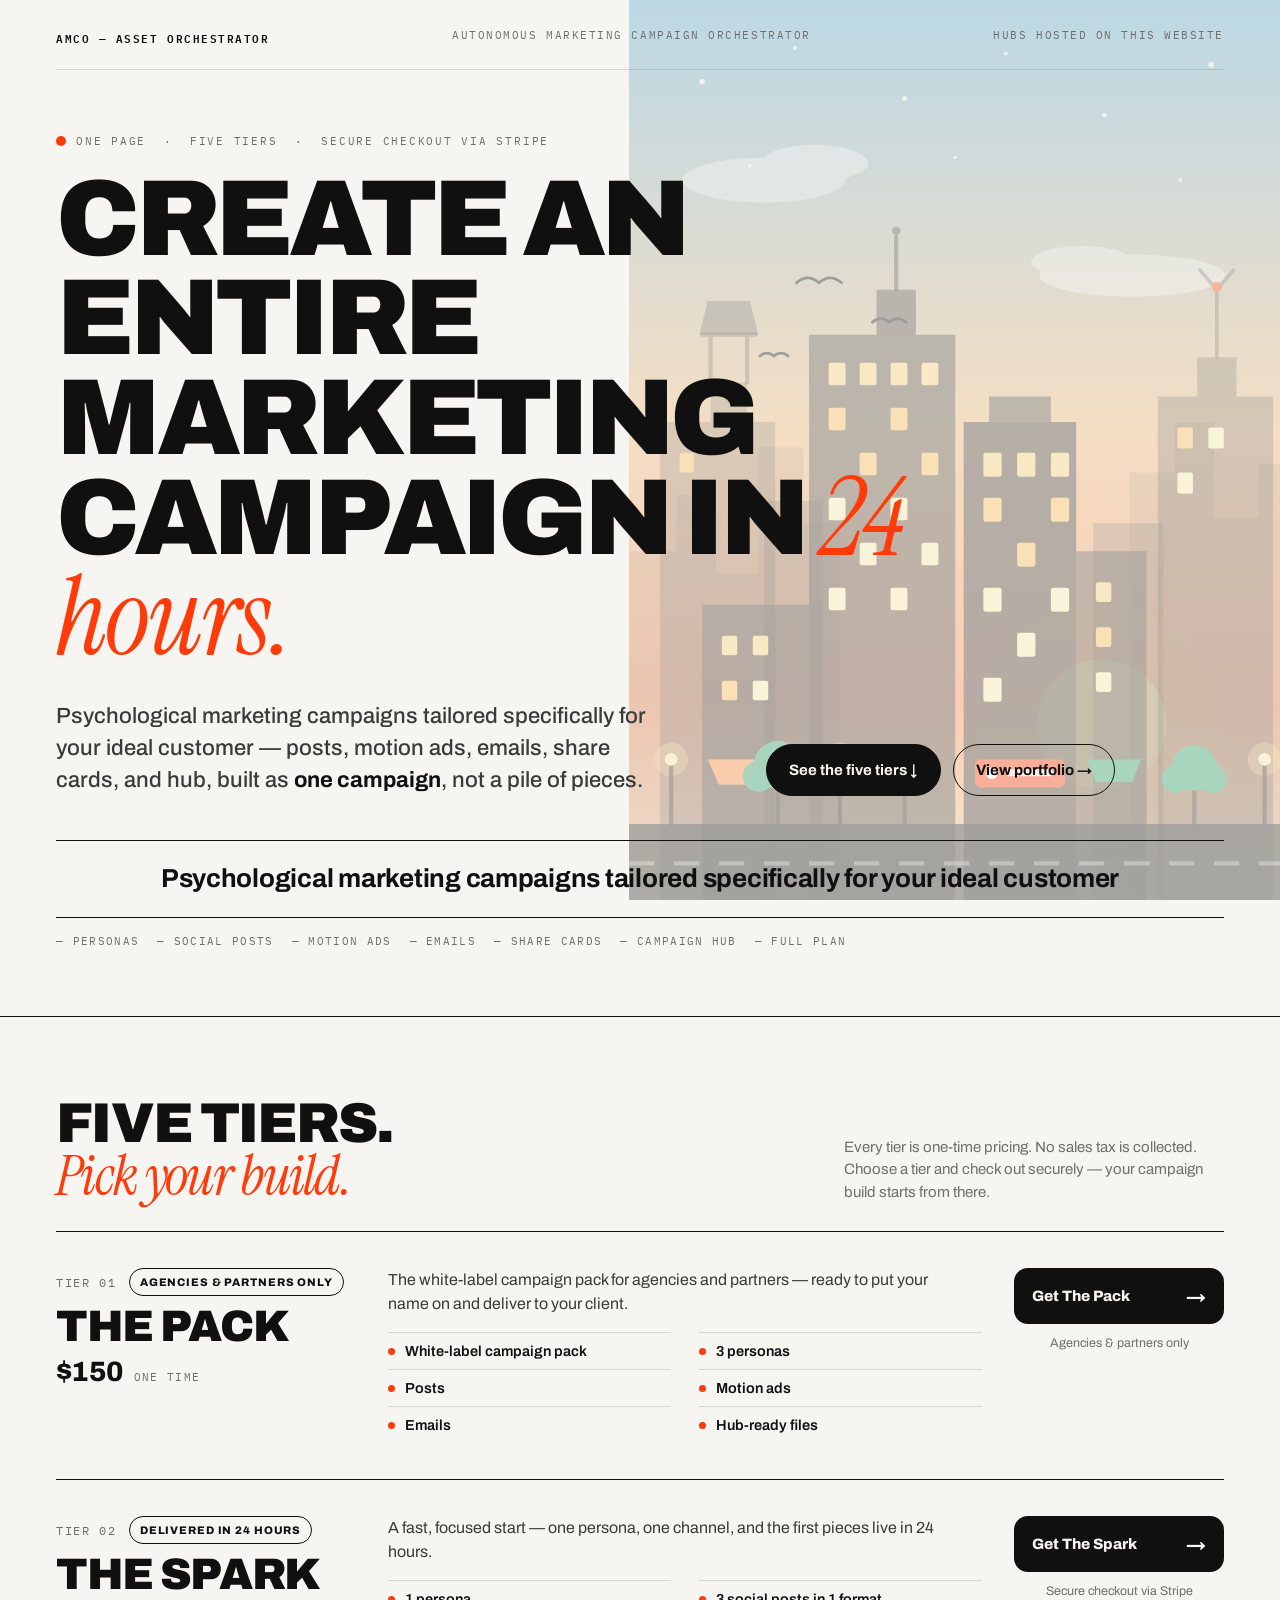
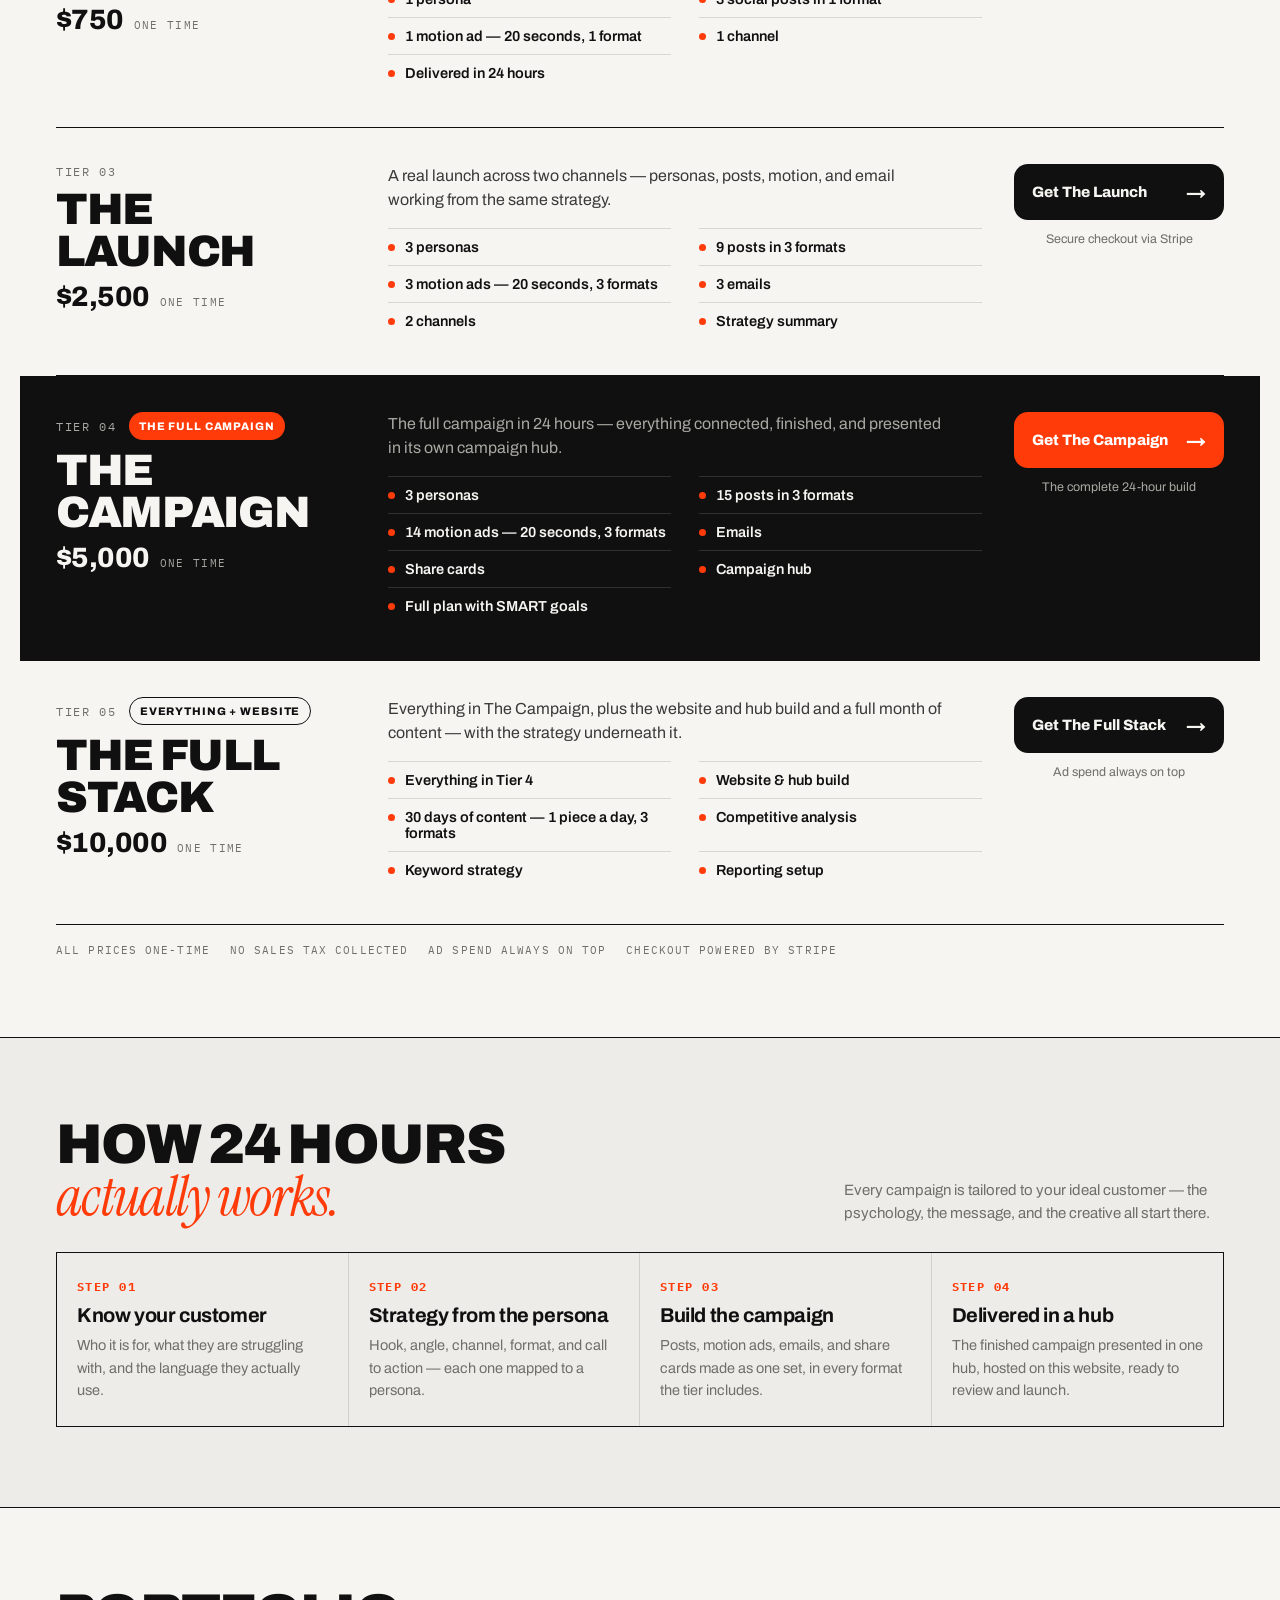
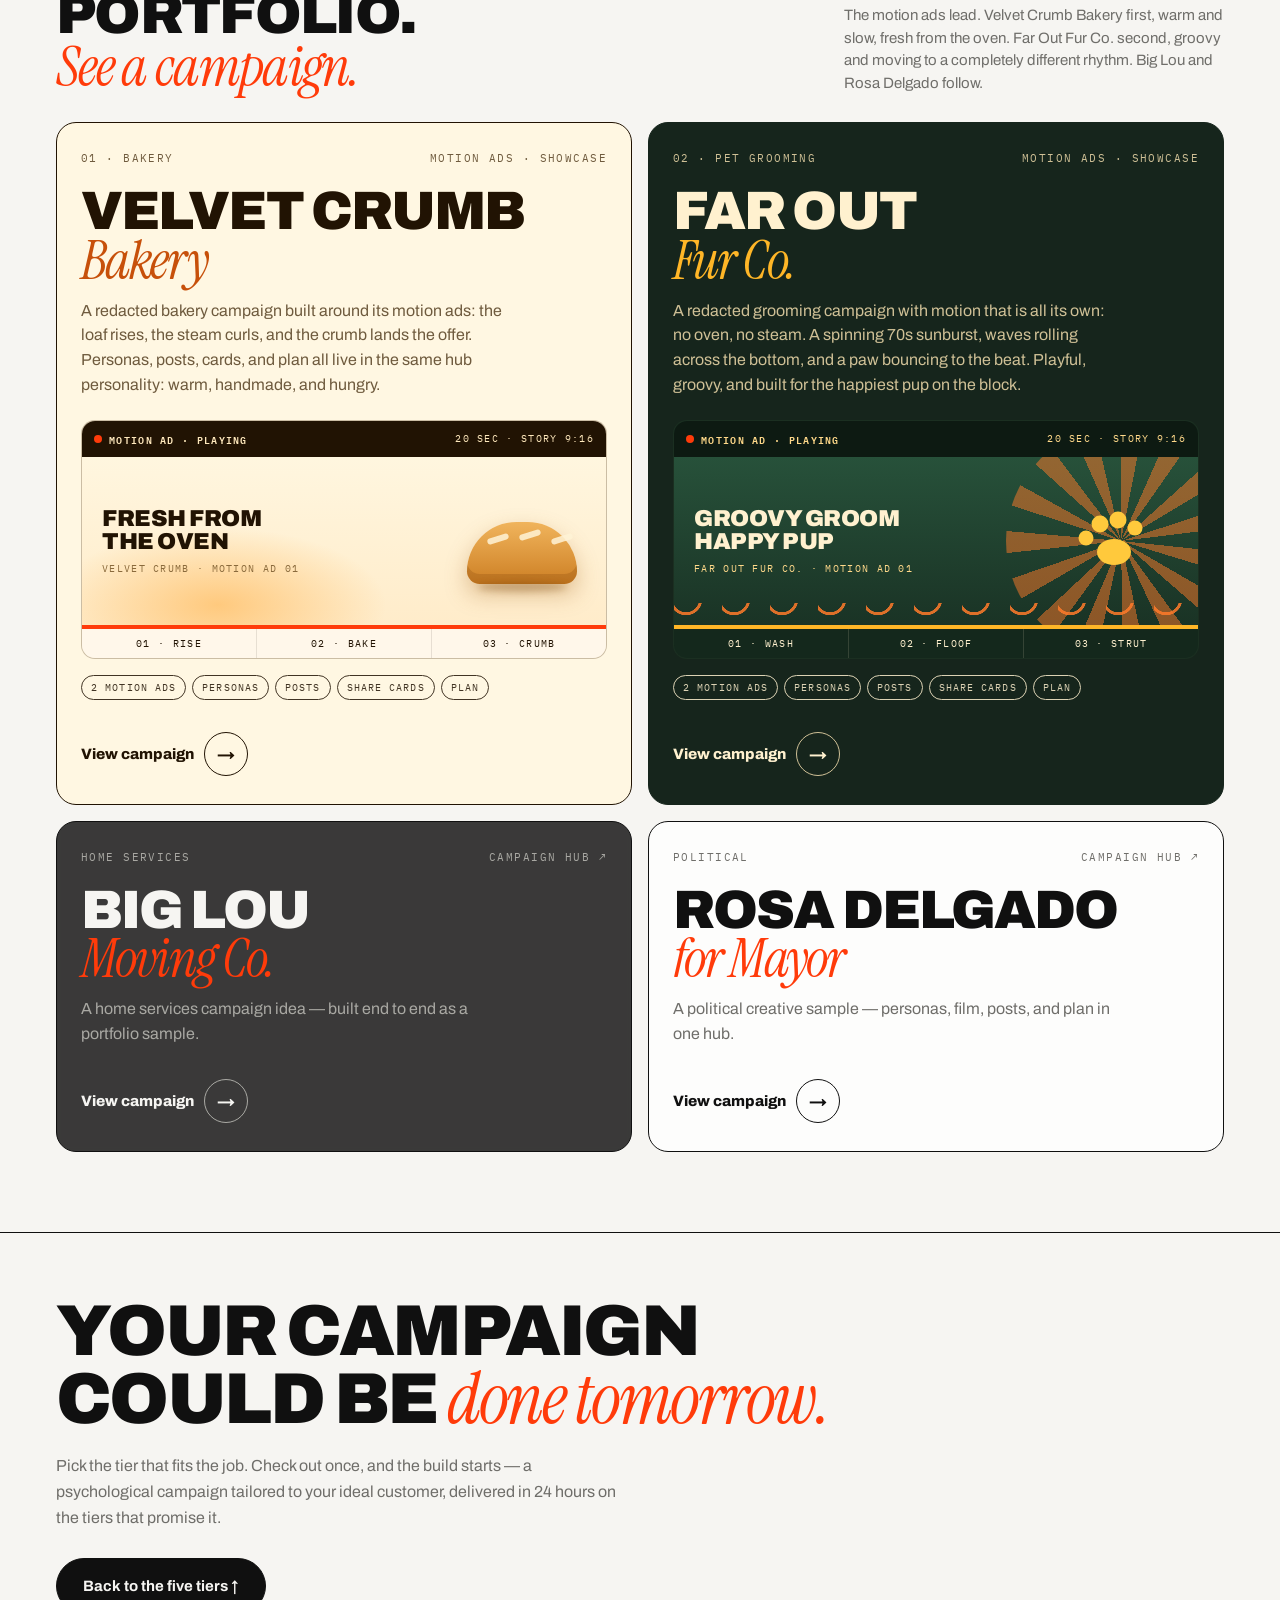
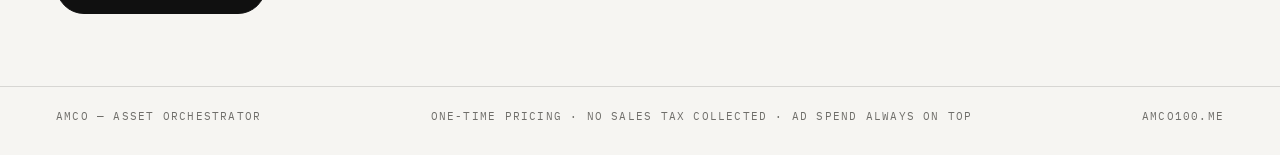
==== commit 87e5dc4c: "Update amco100.me hero copy: psychological marketing campaigns tailored for your ideal customer" ====
--- a/index.html
+++ b/index.html
@@ -399,16 +399,14 @@
       <div class="kicker">One page &nbsp;·&nbsp; Five tiers &nbsp;·&nbsp; Secure checkout via Stripe</div>
       <h1>Create an entire marketing campaign in <em>24 hours.</em></h1>
       <div class="hero-sub">
-        <p>Personas first. Psychology first. Visuals first. Then the posts, motion ads, emails, share cards, and hub — built as <b>one campaign</b>, not a pile of pieces.</p>
+        <p>Psychological marketing campaigns tailored specifically for your ideal customer — posts, motion ads, emails, share cards, and hub, built as <b>one campaign</b>, not a pile of pieces.</p>
         <div class="hero-ctas">
           <a class="btn btn-primary" href="#tiers">See the five tiers ↓</a>
           <a class="btn btn-ghost" href="#portfolio">View portfolio →</a>
         </div>
       </div>
-      <div class="pillars" aria-label="AMCO order of work">
-        <div class="pillar"><small>01 / First</small><strong>Customer personas</strong></div>
-        <div class="pillar"><small>02 / First</small><strong>Psychology</strong></div>
-        <div class="pillar"><small>03 / First</small><strong>Visuals</strong></div>
+      <div class="pillars" aria-label="AMCO approach">
+        <div class="pillar" style="grid-column:1 / -1;border-right:0;text-align:center"><strong style="font-size:clamp(18px,2.6vw,26px);letter-spacing:-.01em">Psychological marketing campaigns tailored specifically for your ideal customer</strong></div>
       </div>
       <div class="deliverables" aria-label="What a campaign can include">
         <span>Personas</span><span>Social posts</span><span>Motion ads</span><span>Emails</span><span>Share cards</span><span>Campaign hub</span><span>Full plan</span>
@@ -559,10 +557,10 @@
     <div class="wrap">
       <div class="sec-head">
         <h2>How 24 hours<br><em>actually works.</em></h2>
-        <p>The order matters. Personas, psychology, and visuals come first — everything else is built from them.</p>
+        <p>Every campaign is tailored to your ideal customer — the psychology, the message, and the creative all start there.</p>
       </div>
       <div class="steps">
-        <div class="step"><b>STEP 01</b><h3>Personas first</h3><p>Who it is for, what they are struggling with, and the language they actually use.</p></div>
+        <div class="step"><b>STEP 01</b><h3>Know your customer</h3><p>Who it is for, what they are struggling with, and the language they actually use.</p></div>
         <div class="step"><b>STEP 02</b><h3>Strategy from the persona</h3><p>Hook, angle, channel, format, and call to action — each one mapped to a persona.</p></div>
         <div class="step"><b>STEP 03</b><h3>Build the campaign</h3><p>Posts, motion ads, emails, and share cards made as one set, in every format the tier includes.</p></div>
         <div class="step"><b>STEP 04</b><h3>Delivered in a hub</h3><p>The finished campaign presented in one hub, hosted on this website, ready to review and launch.</p></div>
@@ -650,7 +648,7 @@
   <section class="close">
     <div class="wrap">
       <h2>Your campaign could be <em>done tomorrow.</em></h2>
-      <p>Pick the tier that fits the job. Check out once, and the build starts — personas, psychology, and visuals first, the full campaign in 24 hours on the tiers that promise it.</p>
+      <p>Pick the tier that fits the job. Check out once, and the build starts — a psychological campaign tailored to your ideal customer, delivered in 24 hours on the tiers that promise it.</p>
       <a class="btn btn-primary" href="#tiers" style="min-height:56px;padding:0 26px">Back to the five tiers ↑</a>
     </div>
   </section>
